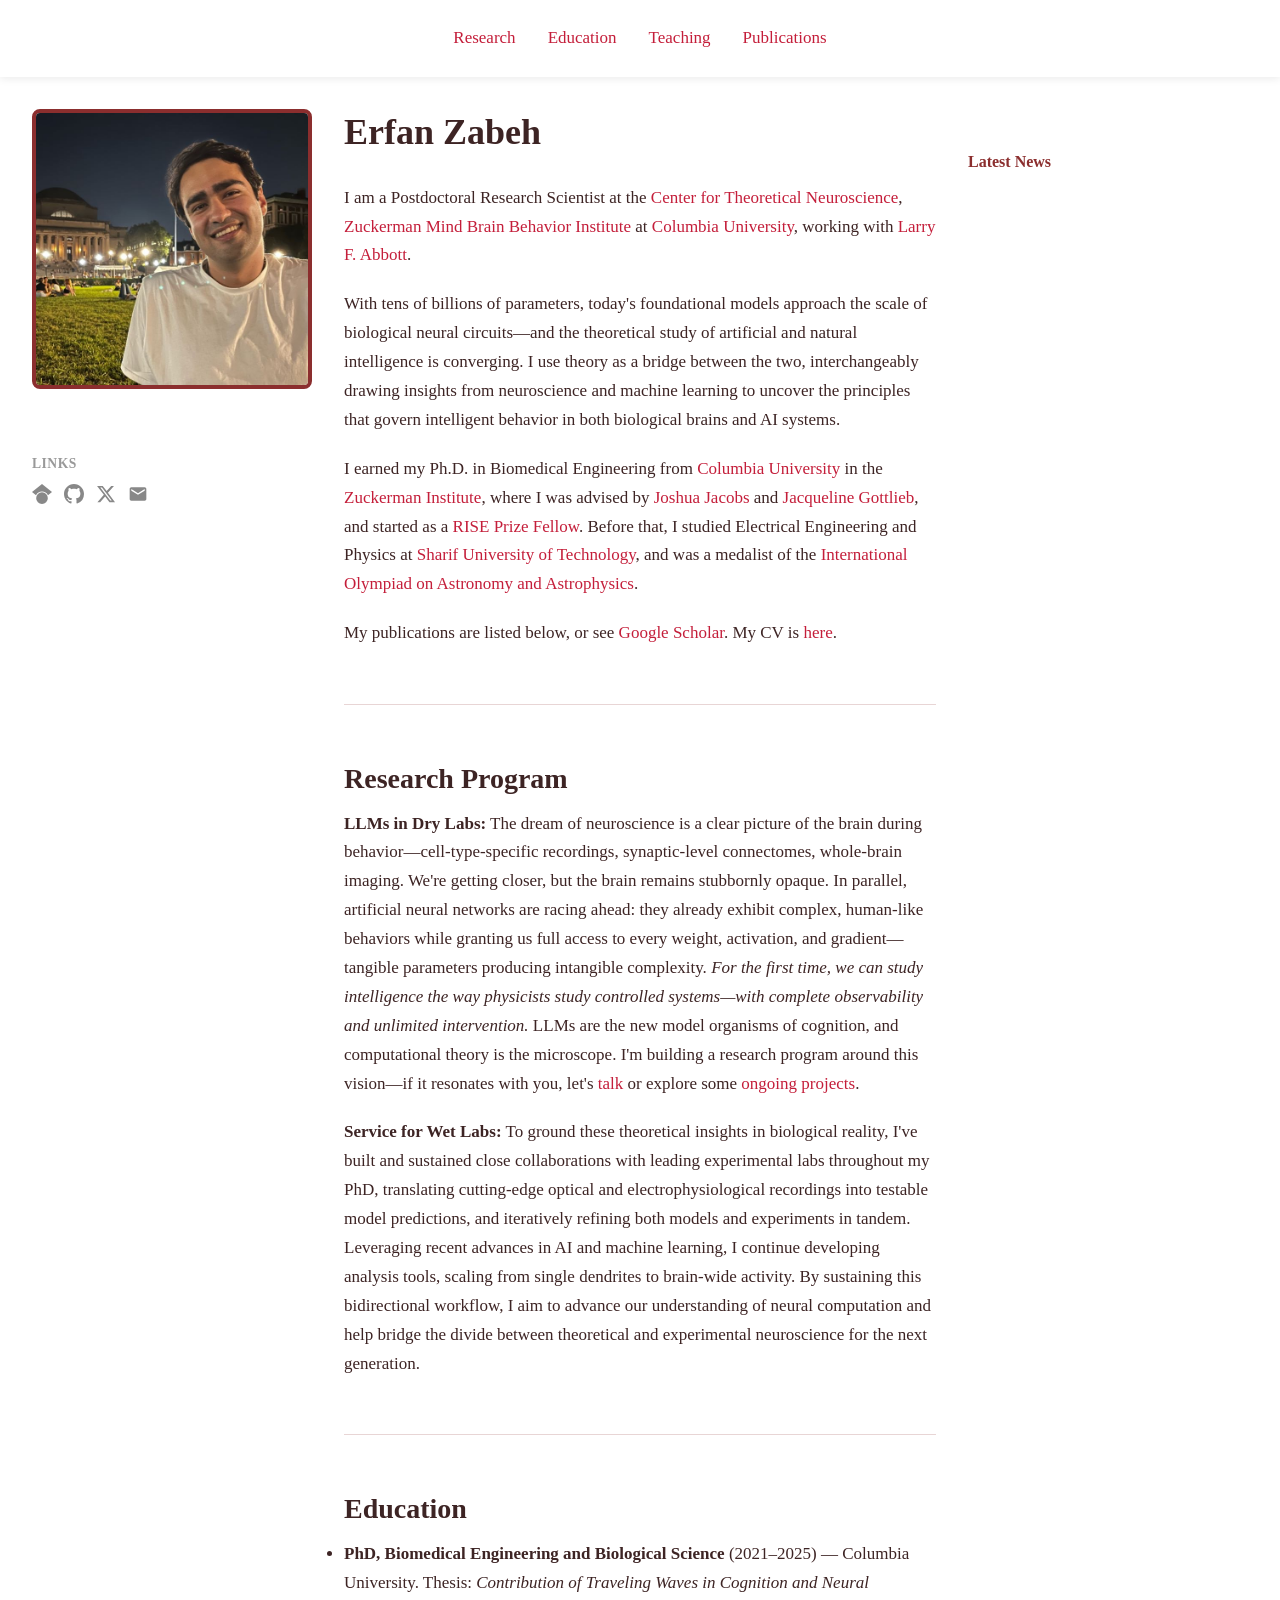
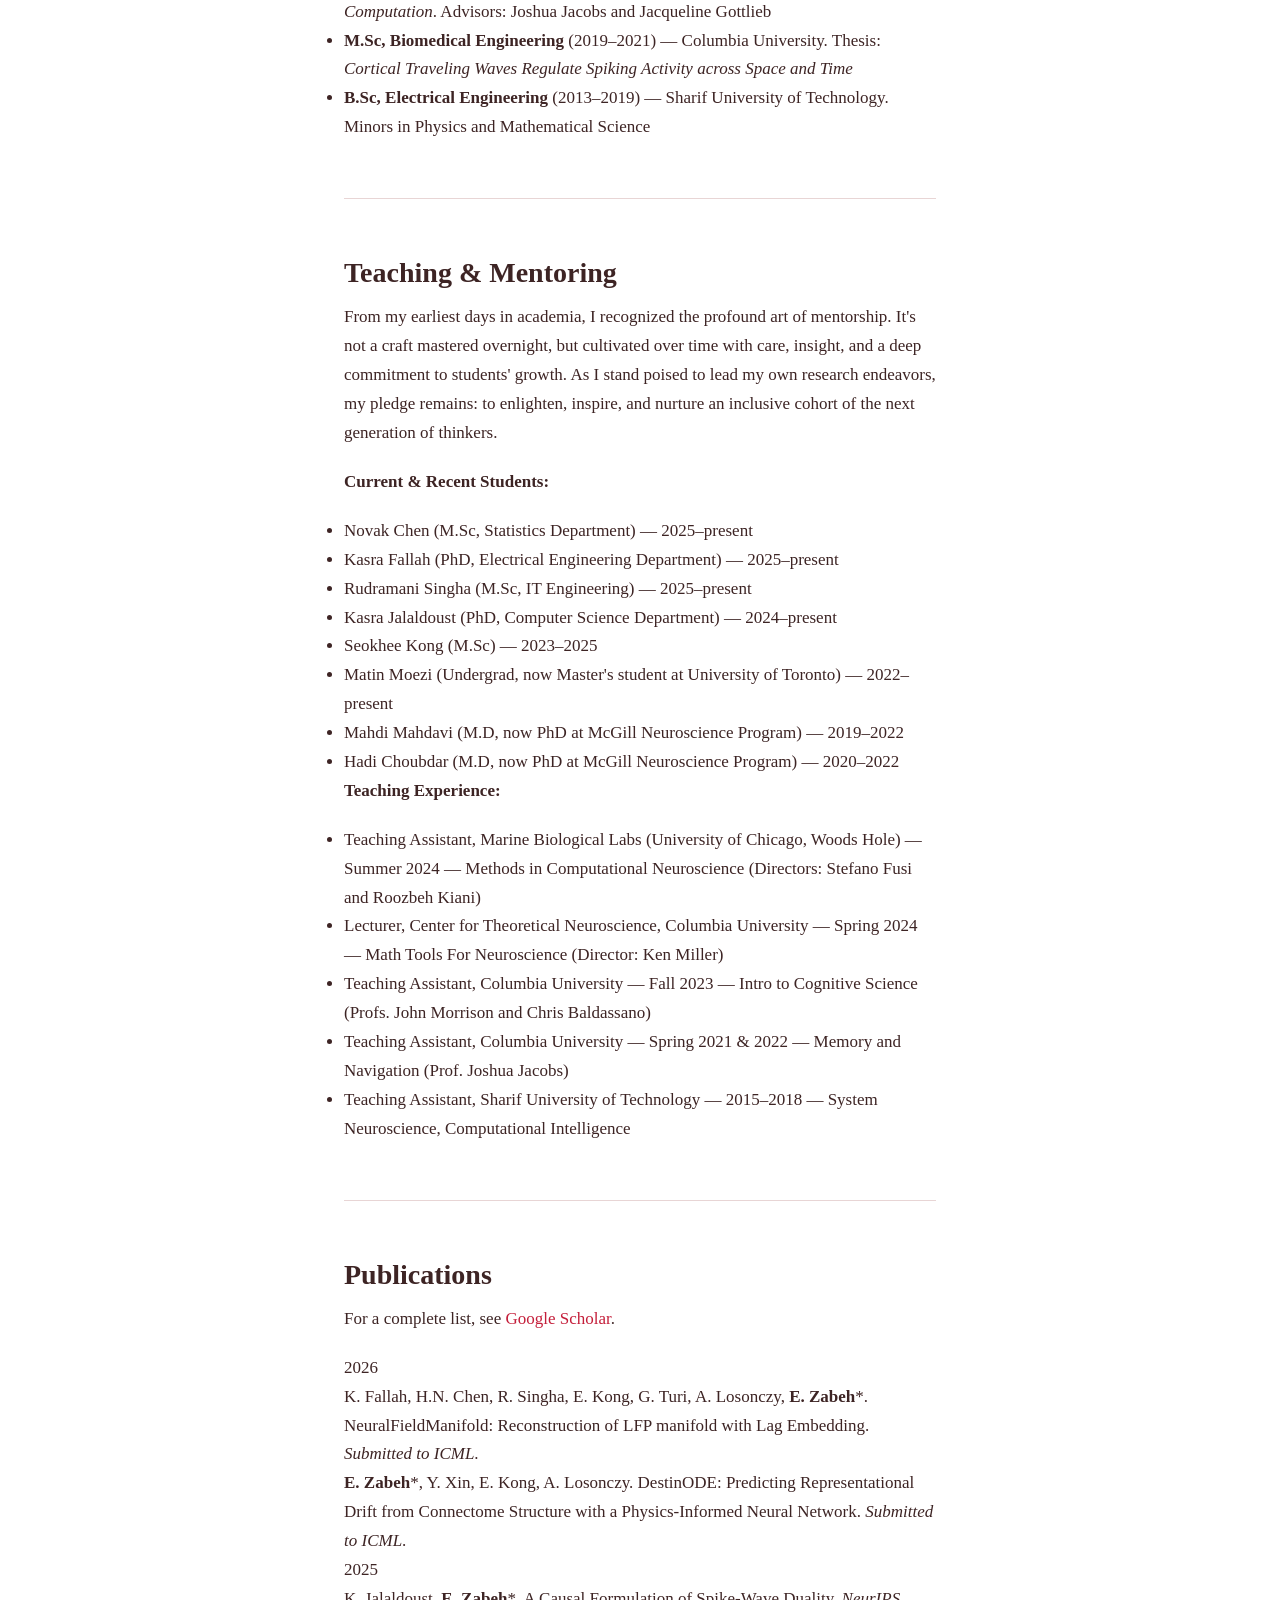
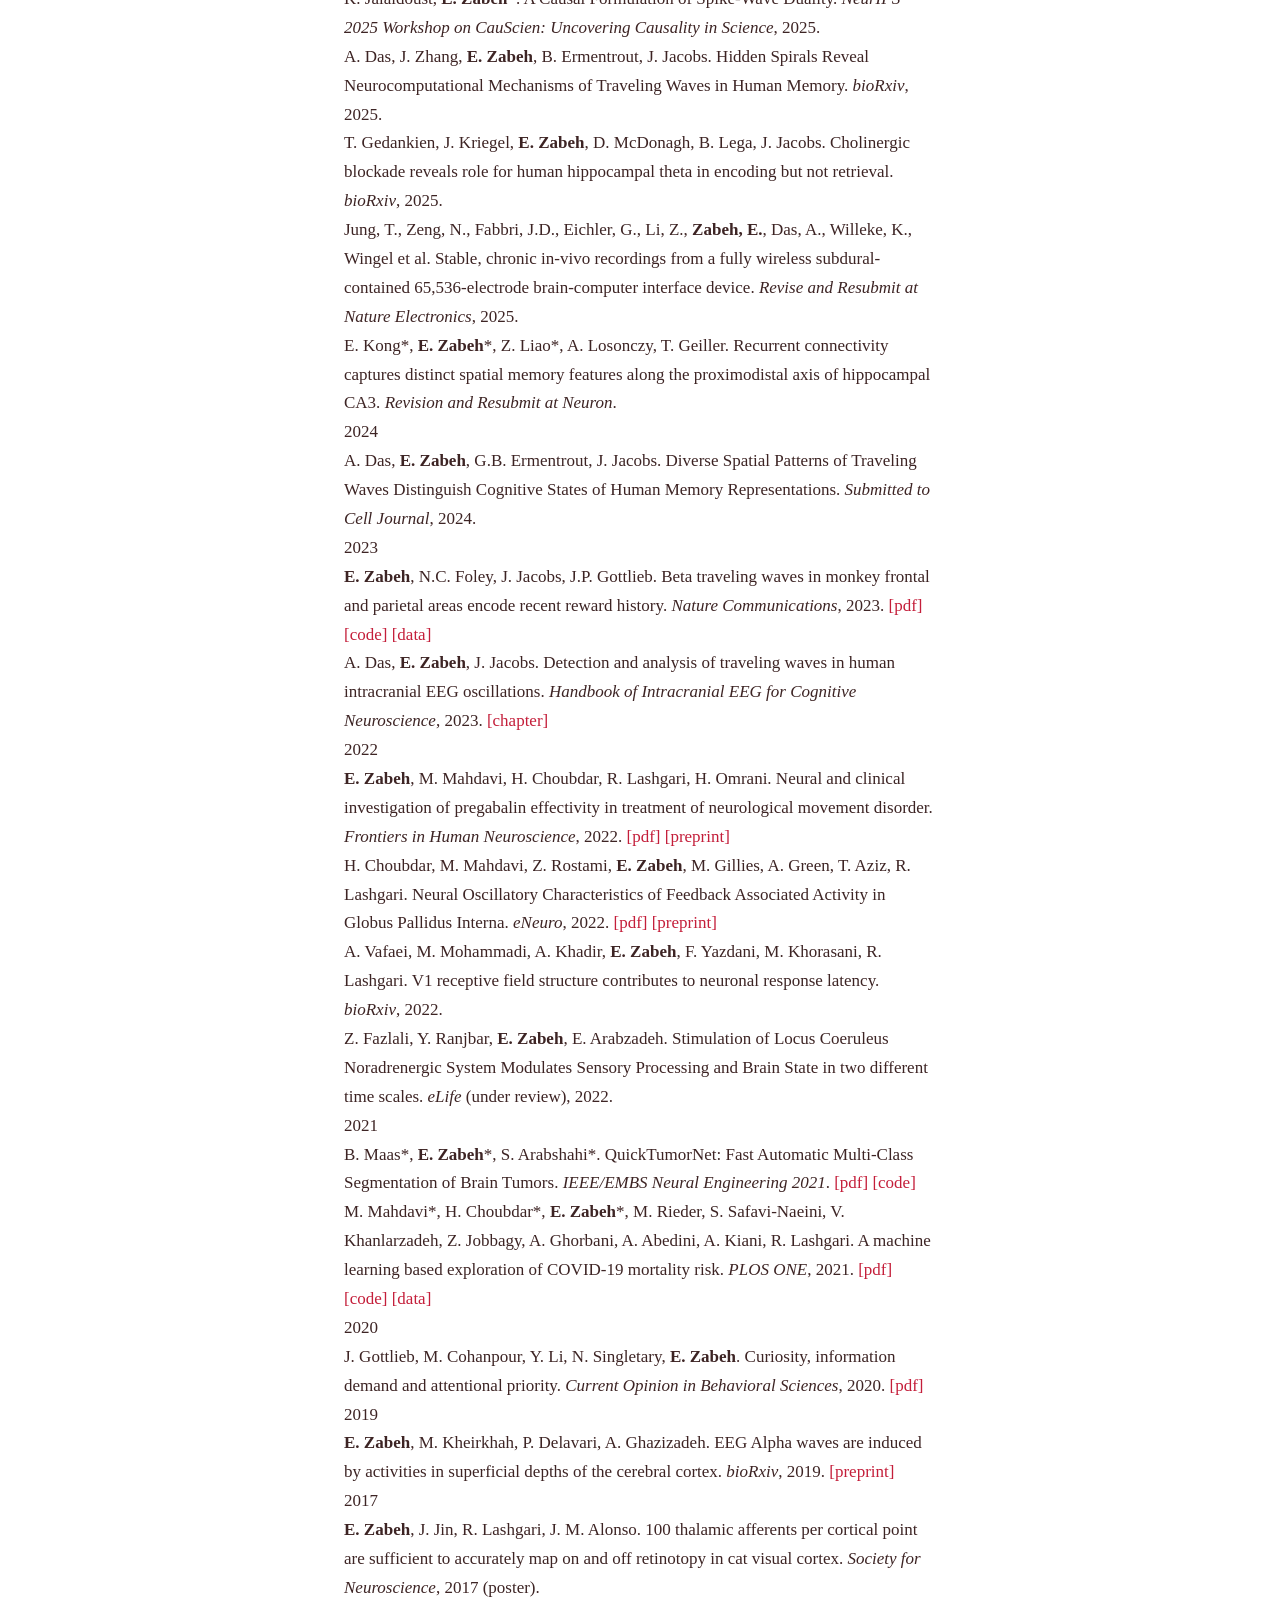
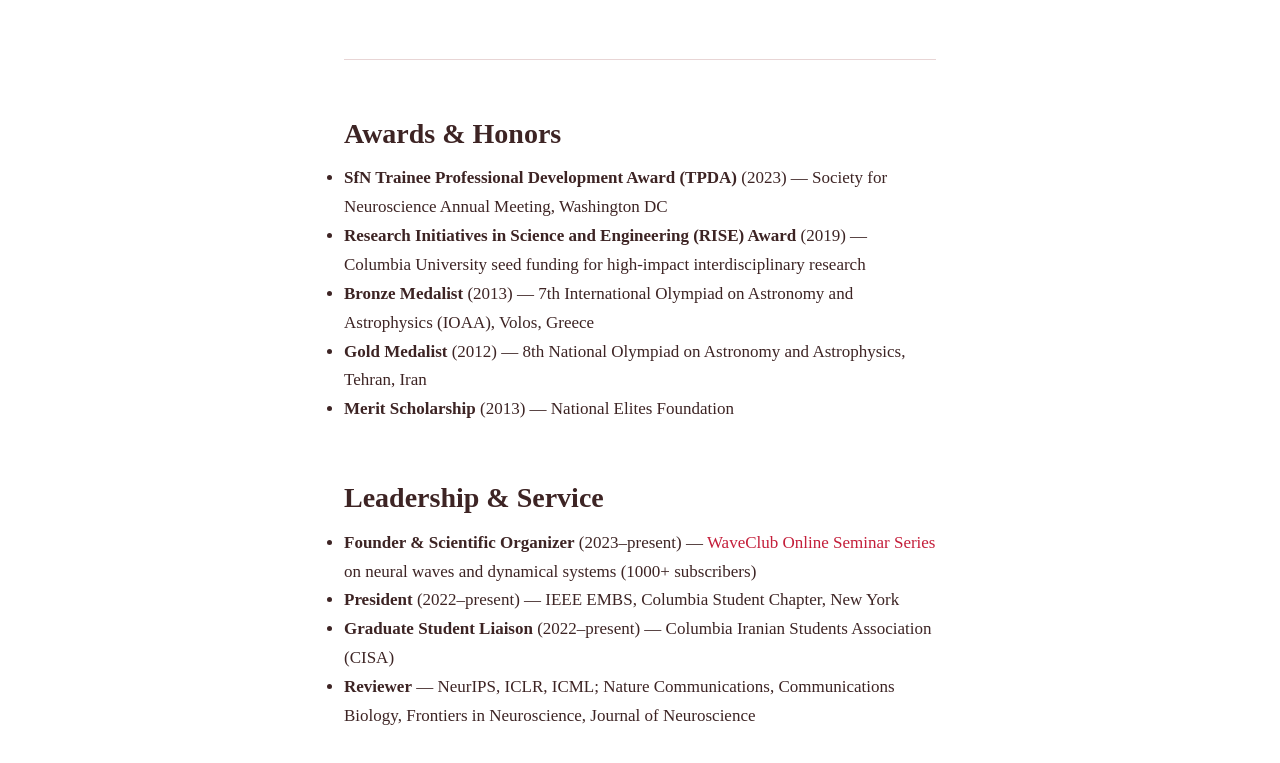
==== index.html @ a2e0d540 "Fix publication years: first two papers are 2026" ====
<!DOCTYPE html>
<html lang="en">
<head>
  <meta charset="utf-8">
  <meta name="viewport" content="width=device-width, initial-scale=1">
  <title>Erfan Zabeh — Researcher & Educator</title>
  <link rel="stylesheet" href="src/assets/css/style.css?v=20260208">
</head>
<body>

<header>
  <nav>
    <div class="nav-start"></div>
    <div class="nav-center">
      <a href="#research-section">Research</a>
      <a href="#education-section">Education</a>
      <a href="#teaching-section">Teaching</a>
      <a href="#publications-section">Publications</a>
    </div>
    <div class="nav-end"></div>
  </nav>
</header>

<div class="container" style="display: flex; max-width: 1400px; margin: 0 auto; padding: 2rem; gap: 2rem;">
  <!-- Left Sidebar: Profile Photo & Quick Links -->
  <div class="left-sidebar" style="width: 280px; flex-shrink: 0;">
    <img src="src/assets/img/profile.jpg" alt="Erfan Zabeh" class="profile-photo" style="width: 100%; border-radius: 8px; border: 4px solid #8B2E2E; margin-bottom: 1.5rem;" />
    
    <!-- Quick Links -->
    <div class="sidebar-section" style="margin-bottom: 1.5rem;">
      <h3 style="font-size: 0.85rem; margin-bottom: 0.5rem; color: #999; text-transform: uppercase; letter-spacing: 0.5px;">Links</h3>
      <div style="display: flex; gap: 0.75rem;">
        <a href="https://scholar.google.com/citations?user=OVjmBhcAAAAJ" target="_blank" title="Google Scholar" style="color: #888; font-size: 1.25rem; transition: color 0.2s;">
          <svg width="20" height="20" viewBox="0 0 24 24" fill="currentColor"><path d="M12 24a7 7 0 1 1 0-14 7 7 0 0 1 0 14zm0-24L0 9.5l4.838 3.94A8 8 0 0 1 12 9a8 8 0 0 1 7.162 4.44L24 9.5z"/></svg>
        </a>
        <a href="https://github.com/erfanzabeh" target="_blank" title="GitHub" style="color: #888; font-size: 1.25rem; transition: color 0.2s;">
          <svg width="20" height="20" viewBox="0 0 24 24" fill="currentColor"><path d="M12 0C5.37 0 0 5.37 0 12c0 5.31 3.435 9.795 8.205 11.385.6.105.825-.255.825-.57 0-.285-.015-1.23-.015-2.235-3.015.555-3.795-.735-4.035-1.41-.135-.345-.72-1.41-1.23-1.695-.42-.225-1.02-.78-.015-.795.945-.015 1.62.87 1.845 1.23 1.08 1.815 2.805 1.305 3.495.99.105-.78.42-1.305.765-1.605-2.67-.3-5.46-1.335-5.46-5.925 0-1.305.465-2.385 1.23-3.225-.12-.3-.54-1.53.12-3.18 0 0 1.005-.315 3.3 1.23.96-.27 1.98-.405 3-.405s2.04.135 3 .405c2.295-1.56 3.3-1.23 3.3-1.23.66 1.65.24 2.88.12 3.18.765.84 1.23 1.905 1.23 3.225 0 4.605-2.805 5.625-5.475 5.925.435.375.81 1.095.81 2.22 0 1.605-.015 2.895-.015 3.3 0 .315.225.69.825.57A12.02 12.02 0 0 0 24 12c0-6.63-5.37-12-12-12z"/></svg>
        </a>
        <a href="https://twitter.com/ZabehErfan" target="_blank" title="Twitter / X" style="color: #888; font-size: 1.25rem; transition: color 0.2s;">
          <svg width="20" height="20" viewBox="0 0 24 24" fill="currentColor"><path d="M18.244 2.25h3.308l-7.227 8.26 8.502 11.24H16.17l-5.214-6.817L4.99 21.75H1.68l7.73-8.835L1.254 2.25H8.08l4.713 6.231zm-1.161 17.52h1.833L7.084 4.126H5.117z"/></svg>
        </a>
        <a href="mailto:ez2290@columbia.edu" title="Email" style="color: #888; font-size: 1.25rem; transition: color 0.2s;">
          <svg width="20" height="20" viewBox="0 0 24 24" fill="currentColor"><path d="M20 4H4c-1.1 0-2 .9-2 2v12c0 1.1.9 2 2 2h16c1.1 0 2-.9 2-2V6c0-1.1-.9-2-2-2zm0 4l-8 5-8-5V6l8 5 8-5v2z"/></svg>
        </a>
      </div>
    </div>
    
    <!-- Collaborators (commented out for now)
    <div class="sidebar-section">
      <h3 style="font-size: 1rem; margin-bottom: 0.75rem; color: #8B2E2E;">Collaborators</h3>
      <div style="display: flex; flex-direction: column; gap: 0.4rem; font-size: 0.85rem;">
        <a href="https://neurotheory.columbia.edu/" target="_blank" style="color: #333; text-decoration: none;">Larry Abbott</a>
        <a href="https://www.losonczylab.org/" target="_blank" style="color: #333; text-decoration: none;">Attila Losonczy</a>
        <a href="https://www.columbiamemorylab.com/" target="_blank" style="color: #333; text-decoration: none;">Joshua Jacobs</a>
        <a href="https://www.cognition.psych.columbia.edu/" target="_blank" style="color: #333; text-decoration: none;">Jacqueline Gottlieb</a>
        <a href="https://www.math.pitt.edu/~bard/" target="_blank" style="color: #333; text-decoration: none;">Bard Ermentrout</a>
      </div>
    </div>
    -->
  </div>

  <!-- Main Content -->
  <div class="main-content" style="flex: 1; min-width: 0;">

<div class="intro">
  <h1 class="intro-name">Erfan Zabeh</h1>
  <p>
    I am a Postdoctoral Research Scientist at the <a href="https://ctn.zuckermaninstitute.columbia.edu/">Center for Theoretical Neuroscience</a>, <a href="https://zuckermaninstitute.columbia.edu/">Zuckerman Mind Brain Behavior Institute</a> at <a href="https://www.columbia.edu/">Columbia University</a>, working with <a href="https://neurotheory.columbia.edu/">Larry F. Abbott</a>.
  </p>
  <p>
    With tens of billions of parameters, today's foundational models approach the scale of biological neural circuits—and the theoretical study of artificial and natural intelligence is converging. I use theory as a bridge between the two, interchangeably drawing insights from neuroscience and machine learning to uncover the principles that govern intelligent behavior in both biological brains and AI systems.
  </p>
  <p>
    I earned my Ph.D. in Biomedical Engineering from <a href="https://www.columbia.edu/">Columbia University</a> in the <a href="https://zuckermaninstitute.columbia.edu/">Zuckerman Institute</a>, where I was advised by <a href="https://www.columbiamemorylab.com/">Joshua Jacobs</a> and <a href="https://www.cognition.psych.columbia.edu/">Jacqueline Gottlieb</a>, and started as a <a href="https://engineering.columbia.edu/admissions/graduate-studies/application-information/graduate-school-fellowships-and-grants">RISE Prize Fellow</a>. Before that, I studied Electrical Engineering and Physics at <a href="https://en.sharif.edu/">Sharif University of Technology</a>, and was a medalist of the <a href="https://www.ioaa.info/">International Olympiad on Astronomy and Astrophysics</a>.
  </p>
  <p>
    My publications are listed below, or see <a href="https://scholar.google.com/citations?user=OVjmBhcAAAAJ">Google Scholar</a>. My CV is <a href="https://drive.google.com/file/d/1Znog8tYQTcdQrCvwORESpzEBkDOjfLiQ/view">here</a>.
  </p>
</div>

<hr>

<h2 id="research-section">Research Program</h2>

<p><strong>LLMs in Dry Labs:</strong> The dream of neuroscience is a clear picture of the brain during behavior—cell-type-specific recordings, synaptic-level connectomes, whole-brain imaging. We're getting closer, but the brain remains stubbornly opaque. In parallel, artificial neural networks are racing ahead: they already exhibit complex, human-like behaviors while granting us full access to every weight, activation, and gradient—tangible parameters producing intangible complexity. <em>For the first time, we can study intelligence the way physicists study controlled systems—with complete observability and unlimited intervention.</em> LLMs are the new model organisms of cognition, and computational theory is the microscope. I'm building a research program around this vision—if it resonates with you, let's <a href="mailto:ez2290@columbia.edu">talk</a> or explore some <a href="#publications-section">ongoing projects</a>.</p>

<p><strong>Service for Wet Labs:</strong> To ground these theoretical insights in biological reality, I've built and sustained close collaborations with leading experimental labs throughout my PhD, translating cutting-edge optical and electrophysiological recordings into testable model predictions, and iteratively refining both models and experiments in tandem. Leveraging recent advances in AI and machine learning, I continue developing analysis tools, scaling from single dendrites to brain-wide activity. By sustaining this bidirectional workflow, I aim to advance our understanding of neural computation and help bridge the divide between theoretical and experimental neuroscience for the next generation.
</p>

<hr>

<h2 id="education-section">Education</h2>
<ul>
  <li><strong>PhD, Biomedical Engineering and Biological Science</strong> (2021–2025) — Columbia University. Thesis: <em>Contribution of Traveling Waves in Cognition and Neural Computation</em>. Advisors: Joshua Jacobs and Jacqueline Gottlieb</li>
  <li><strong>M.Sc, Biomedical Engineering</strong> (2019–2021) — Columbia University. Thesis: <em>Cortical Traveling Waves Regulate Spiking Activity across Space and Time</em></li>
  <li><strong>B.Sc, Electrical Engineering</strong> (2013–2019) — Sharif University of Technology. Minors in Physics and Mathematical Science</li>
</ul>

<hr>

<h2 id="teaching-section">Teaching & Mentoring</h2>
<p>
From my earliest days in academia, I recognized the profound art of mentorship. It's not a craft mastered overnight, but cultivated over time with care, insight, and a deep commitment to students' growth. As I stand poised to lead my own research endeavors, my pledge remains: to enlighten, inspire, and nurture an inclusive cohort of the next generation of thinkers.
</p>
<p><strong>Current & Recent Students:</strong></p>
<ul>
  <li>Novak Chen (M.Sc, Statistics Department) — 2025–present</li>
  <li>Kasra Fallah (PhD, Electrical Engineering Department) — 2025–present</li>
  <li>Rudramani Singha (M.Sc, IT Engineering) — 2025–present</li>
  <li>Kasra Jalaldoust (PhD, Computer Science Department) — 2024–present</li>
  <li>Seokhee Kong (M.Sc) — 2023–2025</li>
  <li>Matin Moezi (Undergrad, now Master's student at University of Toronto) — 2022–present</li>
  <li>Mahdi Mahdavi (M.D, now PhD at McGill Neuroscience Program) — 2019–2022</li>
  <li>Hadi Choubdar (M.D, now PhD at McGill Neuroscience Program) — 2020–2022</li>
</ul>
<p><strong>Teaching Experience:</strong></p>
<ul>
  <li>Teaching Assistant, Marine Biological Labs (University of Chicago, Woods Hole) — Summer 2024 — Methods in Computational Neuroscience (Directors: Stefano Fusi and Roozbeh Kiani)</li>
  <li>Lecturer, Center for Theoretical Neuroscience, Columbia University — Spring 2024 — Math Tools For Neuroscience (Director: Ken Miller)</li>
  <li>Teaching Assistant, Columbia University — Fall 2023 — Intro to Cognitive Science (Profs. John Morrison and Chris Baldassano)</li>
  <li>Teaching Assistant, Columbia University — Spring 2021 & 2022 — Memory and Navigation (Prof. Joshua Jacobs)</li>
  <li>Teaching Assistant, Sharif University of Technology — 2015–2018 — System Neuroscience, Computational Intelligence</li>
</ul>

<hr>

<h2 id="publications-section">Publications</h2>
<p>
For a complete list, see <a href="https://scholar.google.com/citations?user=OVjmBhcAAAAJ" target="_blank">Google Scholar</a>.
</p>

<div class="pub-year">2026</div>
<div class="pub-item">
  K. Fallah, H.N. Chen, R. Singha, E. Kong, G. Turi, A. Losonczy, <strong>E. Zabeh</strong>*. NeuralFieldManifold: Reconstruction of LFP manifold with Lag Embedding. <em>Submitted to ICML</em>.
</div>

<div class="pub-item">
  <strong>E. Zabeh</strong>*, Y. Xin, E. Kong, A. Losonczy. DestinODE: Predicting Representational Drift from Connectome Structure with a Physics-Informed Neural Network. <em>Submitted to ICML</em>.
</div>

<div class="pub-year">2025</div>
<div class="pub-item">
  K. Jalaldoust, <strong>E. Zabeh</strong>*. A Causal Formulation of Spike-Wave Duality. <em>NeurIPS 2025 Workshop on CauScien: Uncovering Causality in Science</em>, 2025.
</div>

<div class="pub-item">
  A. Das, J. Zhang, <strong>E. Zabeh</strong>, B. Ermentrout, J. Jacobs. Hidden Spirals Reveal Neurocomputational Mechanisms of Traveling Waves in Human Memory. <em>bioRxiv</em>, 2025.
</div>

<div class="pub-item">
  T. Gedankien, J. Kriegel, <strong>E. Zabeh</strong>, D. McDonagh, B. Lega, J. Jacobs. Cholinergic blockade reveals role for human hippocampal theta in encoding but not retrieval. <em>bioRxiv</em>, 2025.
</div>

<div class="pub-item">
  Jung, T., Zeng, N., Fabbri, J.D., Eichler, G., Li, Z., <strong>Zabeh, E.</strong>, Das, A., Willeke, K., Wingel et al. Stable, chronic in-vivo recordings from a fully wireless subdural-contained 65,536-electrode brain-computer interface device. <em>Revise and Resubmit at Nature Electronics</em>, 2025.
</div>

<div class="pub-item">
  E. Kong*, <strong>E. Zabeh</strong>*, Z. Liao*, A. Losonczy, T. Geiller. Recurrent connectivity captures distinct spatial memory features along the proximodistal axis of hippocampal CA3. <em>Revision and Resubmit at Neuron</em>.
</div>

<div class="pub-year">2024</div>
<div class="pub-item">
  A. Das, <strong>E. Zabeh</strong>, G.B. Ermentrout, J. Jacobs. Diverse Spatial Patterns of Traveling Waves Distinguish Cognitive States of Human Memory Representations. <em>Submitted to Cell Journal</em>, 2024.
</div>

<div class="pub-year">2023</div>
<div class="pub-item">
  <strong>E. Zabeh</strong>, N.C. Foley, J. Jacobs, J.P. Gottlieb. Beta traveling waves in monkey frontal and parietal areas encode recent reward history. <em>Nature Communications</em>, 2023.
  <span class="pub-links">
    <a href="#">[pdf]</a> <a href="#">[code]</a> <a href="#">[data]</a>
  </span>
</div>

<div class="pub-item">
  A. Das, <strong>E. Zabeh</strong>, J. Jacobs. Detection and analysis of traveling waves in human intracranial EEG oscillations. <em>Handbook of Intracranial EEG for Cognitive Neuroscience</em>, 2023.
  <span class="pub-links">
    <a href="#">[chapter]</a>
  </span>
</div>

<div class="pub-year">2022</div>
<div class="pub-item">
  <strong>E. Zabeh</strong>, M. Mahdavi, H. Choubdar, R. Lashgari, H. Omrani. Neural and clinical investigation of pregabalin effectivity in treatment of neurological movement disorder. <em>Frontiers in Human Neuroscience</em>, 2022.
  <span class="pub-links">
    <a href="#">[pdf]</a> <a href="#">[preprint]</a>
  </span>
</div>

<div class="pub-item">
  H. Choubdar, M. Mahdavi, Z. Rostami, <strong>E. Zabeh</strong>, M. Gillies, A. Green, T. Aziz, R. Lashgari. Neural Oscillatory Characteristics of Feedback Associated Activity in Globus Pallidus Interna. <em>eNeuro</em>, 2022.
  <span class="pub-links">
    <a href="#">[pdf]</a> <a href="#">[preprint]</a>
  </span>
</div>

<div class="pub-item">
  A. Vafaei, M. Mohammadi, A. Khadir, <strong>E. Zabeh</strong>, F. Yazdani, M. Khorasani, R. Lashgari. V1 receptive field structure contributes to neuronal response latency. <em>bioRxiv</em>, 2022.
</div>

<div class="pub-item">
  Z. Fazlali, Y. Ranjbar, <strong>E. Zabeh</strong>, E. Arabzadeh. Stimulation of Locus Coeruleus Noradrenergic System Modulates Sensory Processing and Brain State in two different time scales. <em>eLife</em> (under review), 2022.
</div>

<div class="pub-year">2021</div>
<div class="pub-item">
  B. Maas*, <strong>E. Zabeh</strong>*, S. Arabshahi*. QuickTumorNet: Fast Automatic Multi-Class Segmentation of Brain Tumors. <em>IEEE/EMBS Neural Engineering 2021</em>.
  <span class="pub-links">
    <a href="#">[pdf]</a> <a href="#">[code]</a>
  </span>
</div>

<div class="pub-item">
  M. Mahdavi*, H. Choubdar*, <strong>E. Zabeh</strong>*, M. Rieder, S. Safavi-Naeini, V. Khanlarzadeh, Z. Jobbagy, A. Ghorbani, A. Abedini, A. Kiani, R. Lashgari. A machine learning based exploration of COVID-19 mortality risk. <em>PLOS ONE</em>, 2021.
  <span class="pub-links">
    <a href="#">[pdf]</a> <a href="#">[code]</a> <a href="#">[data]</a>
  </span>
</div>

<div class="pub-year">2020</div>
<div class="pub-item">
  J. Gottlieb, M. Cohanpour, Y. Li, N. Singletary, <strong>E. Zabeh</strong>. Curiosity, information demand and attentional priority. <em>Current Opinion in Behavioral Sciences</em>, 2020.
  <span class="pub-links">
    <a href="#">[pdf]</a>
  </span>
</div>

<div class="pub-year">2019</div>
<div class="pub-item">
  <strong>E. Zabeh</strong>, M. Kheirkhah, P. Delavari, A. Ghazizadeh. EEG Alpha waves are induced by activities in superficial depths of the cerebral cortex. <em>bioRxiv</em>, 2019.
  <span class="pub-links">
    <a href="#">[preprint]</a>
  </span>
</div>

<div class="pub-year">2017</div>
<div class="pub-item">
  <strong>E. Zabeh</strong>, J. Jin, R. Lashgari, J. M. Alonso. 100 thalamic afferents per cortical point are sufficient to accurately map on and off retinotopy in cat visual cortex. <em>Society for Neuroscience</em>, 2017 (poster).
</div>

<hr>

<h2>Awards & Honors</h2>
<ul>
  <li><strong>SfN Trainee Professional Development Award (TPDA)</strong> (2023) — Society for Neuroscience Annual Meeting, Washington DC</li>
  <li><strong>Research Initiatives in Science and Engineering (RISE) Award</strong> (2019) — Columbia University seed funding for high-impact interdisciplinary research</li>
  <li><strong>Bronze Medalist</strong> (2013) — 7th International Olympiad on Astronomy and Astrophysics (IOAA), Volos, Greece</li>
  <li><strong>Gold Medalist</strong> (2012) — 8th National Olympiad on Astronomy and Astrophysics, Tehran, Iran</li>
  <li><strong>Merit Scholarship</strong> (2013) — National Elites Foundation</li>
</ul>

<h2>Leadership & Service</h2>
<ul>
  <li><strong>Founder & Scientific Organizer</strong> (2023–present) — <a href="https://www.youtube.com/channel/UCitgy-X9VqKeeXKtbtU-Arw" target="_blank">WaveClub Online Seminar Series</a> on neural waves and dynamical systems (1000+ subscribers)</li>
  <li><strong>President</strong> (2022–present) — IEEE EMBS, Columbia Student Chapter, New York</li>
  <li><strong>Graduate Student Liaison</strong> (2022–present) — Columbia Iranian Students Association (CISA)</li>
  <li><strong>Reviewer</strong> — NeurIPS, ICLR, ICML; Nature Communications, Communications Biology, Frontiers in Neuroscience, Journal of Neuroscience</li>
</ul>



  </div>

  <!-- Right Sidebar: Twitter Feed (Elfsight) -->
  <div class="right-sidebar" style="width: 280px; flex-shrink: 0;">
    <h3 style="font-size: 1rem; margin-bottom: 0.75rem; color: #8B2E2E;">Latest News</h3>
    <!-- Elfsight Twitter Feed -->
    <script src="https://elfsightcdn.com/platform.js" async></script>
    <div class="elfsight-app-97d7f94f-e408-433f-8b76-6a838ccce3ac" data-elfsight-app-lazy></div>
  </div>

</div>

  <!-- Back to top -->
  <button id="backToTop" aria-label="Back to top">↑</button>

  <script src="src/assets/js/main.js"></script>
</body>
</html>
---- src/assets/css/style.css ----
/* ========================================
   Minimal/Clean Design Framework
   ======================================== */

* {
  margin: 0;
  padding: 0;
  box-sizing: border-box;
}

:root {
  --primary-color: #8B2E2E;
  --secondary-color: #C41E3A;
  --accent-color: #DC143C;
  --light-bg: #F5F1F1;
  --text-dark: #3D2424;
  --text-light: #6B5555;
  --border-color: #E8D5D5;
  --white: #ffffff;
  --spacing-unit: 1rem;
  --transition: all 0.3s ease;
}

/* Typography */
body {
  font-family: Georgia, 'Times New Roman', Times, serif;
  font-size: 17px;
  line-height: 1.7;
  color: var(--text-dark);
  background-color: var(--white);
  overflow-x: hidden;
}

h1, h2, h3, h4, h5, h6 {
  font-family: Georgia, 'Times New Roman', Times, serif;
  font-weight: 600;
  line-height: 1.3;
  margin-bottom: 0.75rem;
  color: var(--text-dark);
}

h1 { font-size: 2.25rem; }
h2 { font-size: 1.75rem; margin-top: 3.5rem; }
h3 { font-size: 1.35rem; margin-top: 2rem; }
h4 { font-size: 1.15rem; }
h5 { font-size: 1.05rem; }
h6 { font-size: 1rem; }

p {
  margin-bottom: 1.25rem;
  color: var(--text-dark);
}

a {
  color: var(--secondary-color);
  text-decoration: none;
  transition: var(--transition);
}

a:hover {
  color: var(--accent-color);
  text-decoration: underline;
}

/* Horizontal Rule */
hr {
  border: none;
  border-top: 1px solid var(--border-color);
  margin: 3.5rem 0;
}

/* Container & Layout */
.container {
  max-width: 1400px;
  margin: 0 auto;
  padding: 3rem 2rem;
  display: flex;
  gap: 3rem;
}

.container-lg {
  max-width: 1400px;
  margin: 0 auto;
  padding: 0 2rem;
}

/* Sidebar Styles */
.left-sidebar {
  width: 250px;
  flex-shrink: 0;
}

.main-content {
  flex: 1;
  min-width: 0;
}

.right-sidebar {
  width: 280px;
  flex-shrink: 0;
  position: sticky;
  top: 120px;
  height: fit-content;
  align-self: flex-start;
}

.profile-photo {
  width: 100%;
  max-width: 280px;
  border-radius: 50%;
  border: 4px solid var(--primary-color);
  margin-bottom: 2rem;
}

/* Intro Section */
.intro-name {
  font-size: 2.25rem;
  font-weight: 600;
  color: var(--text-dark);
  margin-bottom: 1.75rem;
  margin-top: 0;
}

/* Header & Navigation */
header {
  background-color: var(--white);
  box-shadow: 0 2px 8px rgba(0, 0, 0, 0.08);
  position: sticky;
  top: 0;
  z-index: 100;
  padding: 1.5rem 0;
}

nav {
  display: flex;
  justify-content: space-between;
  align-items: center;
  gap: 3rem;
}

.logo {
  font-size: 1.5rem;
  font-weight: 700;
  color: var(--primary-color);
  transition: var(--transition);
}

.logo:hover {
  color: var(--secondary-color);
  text-decoration: none;
}

.nav-menu {
  display: flex;
  list-style: none;
  gap: 2rem;
}

.nav-menu a {
  color: var(--text-dark);
  font-weight: 400;
  font-size: 0.95rem;
  position: relative;
  transition: var(--transition);
}

.nav-menu a:hover,
.nav-menu a.active {
  color: var(--secondary-color);
}

.nav-menu a.active::after {
  content: '';
  position: absolute;
  bottom: -5px;
  left: 0;
  width: 100%;
  height: 2px;
  background-color: var(--secondary-color);
}

/* Hero Section */
.hero {
  padding: 6rem 0;
  text-align: center;
  background: linear-gradient(135deg, #f5f7fa 0%, #c3cfe2 100%);
  min-height: 500px;
  display: flex;
  align-items: center;
  justify-content: center;
}

.hero h1 {
  font-size: 3.5rem;
  margin-bottom: 1rem;
  background: linear-gradient(135deg, var(--primary-color), var(--secondary-color));
  -webkit-background-clip: text;
  -webkit-text-fill-color: transparent;
  background-clip: text;
}

.hero p {
  font-size: 1.25rem;
  color: var(--text-light);
  margin-bottom: 2rem;
  max-width: 600px;
  margin-left: auto;
  margin-right: auto;
}

/* Buttons */
.btn {
  display: inline-block;
  padding: 0.75rem 1.5rem;
  border: 2px solid var(--secondary-color);
  border-radius: 4px;
  color: var(--secondary-color);
  background-color: transparent;
  font-weight: 600;
  cursor: pointer;
  transition: var(--transition);
  text-decoration: none;
  font-size: 1rem;
}

.btn:hover {
  background-color: var(--secondary-color);
  color: var(--white);
  text-decoration: none;
}

.btn-primary {
  background-color: var(--secondary-color);
  color: var(--white);
  border-color: var(--secondary-color);
}

.btn-primary:hover {
  background-color: #2980b9;
  border-color: #2980b9;
}

.btn-accent {
  border-color: var(--accent-color);
  color: var(--accent-color);
}

.btn-accent:hover {
  background-color: var(--accent-color);
  color: var(--white);
  border-color: var(--accent-color);
}

/* Section */
section {
  padding: 3.5rem 0;
  margin-bottom: 1.5rem;
}

section.light {
  background-color: var(--light-bg);
}

section.dark {
  background-color: var(--primary-color);
  color: var(--white);
}

section.dark h2,
section.dark h3,
section.dark h4 {
  color: var(--white);
}

section.dark p {
  color: rgba(255, 255, 255, 0.8);
}

section.dark a {
  color: var(--secondary-color);
}

/* Grid */
.grid {
  display: grid;
  grid-template-columns: repeat(auto-fit, minmax(300px, 1fr));
  gap: 2rem;
  margin-top: 2rem;
}

.grid-3 {
  grid-template-columns: repeat(auto-fit, minmax(300px, 1fr));
}

.grid-2 {
  grid-template-columns: repeat(auto-fit, minmax(400px, 1fr));
}

/* Cards */
.card {
  background-color: var(--white);
  border-radius: 8px;
  border: 1px solid var(--border-color);
  padding: 2rem;
  transition: var(--transition);
  box-shadow: 0 2px 8px rgba(0, 0, 0, 0.05);
}

.card:hover {
  box-shadow: 0 8px 24px rgba(0, 0, 0, 0.12);
  transform: translateY(-4px);
}

.card h3 {
  color: var(--primary-color);
  margin-bottom: 1rem;
}

.card p {
  color: var(--text-light);
}

section.light .card {
  background-color: var(--white);
}

section.dark .card {
  background-color: rgba(255, 255, 255, 0.1);
  border-color: rgba(255, 255, 255, 0.2);
  color: var(--white);
}

section.dark .card h3 {
  color: var(--white);
}

section.dark .card p {
  color: rgba(255, 255, 255, 0.8);
}

/* Footer */
footer {
  background-color: var(--primary-color);
  color: var(--white);
  padding: 3rem 0 1rem;
  margin-top: 4rem;
  border-top: 1px solid var(--border-color);
}

footer p {
  color: rgba(255, 255, 255, 0.8);
  margin-bottom: 0.5rem;
}

footer a {
  color: var(--secondary-color);
}

footer a:hover {
  color: var(--white);
}

.footer-content {
  display: grid;
  grid-template-columns: repeat(auto-fit, minmax(250px, 1fr));
  gap: 2rem;
  margin-bottom: 2rem;
}

.footer-section h4 {
  color: var(--white);
  margin-bottom: 1rem;
}

.footer-section ul {
  list-style: none;
}

.footer-section ul li {
  margin-bottom: 0.5rem;
}

.footer-bottom {
  text-align: center;
  padding-top: 2rem;
  border-top: 1px solid rgba(255, 255, 255, 0.1);
  color: rgba(255, 255, 255, 0.6);
}

/* Responsive */
@media (max-width: 1200px) {
  .container {
    gap: 2rem;
  }
  
  .left-sidebar {
    width: 200px !important;
  }
  
  .right-sidebar {
    width: 220px !important;
  }
}

@media (max-width: 1024px) {
  .container {
    flex-direction: column !important;
    padding: 1.5rem !important;
  }
  
  .left-sidebar {
    width: 100% !important;
    flex-shrink: 1 !important;
    display: flex !important;
    flex-direction: row !important;
    align-items: flex-start !important;
    gap: 1.5rem !important;
    margin-bottom: 1rem;
  }
  
  .left-sidebar .profile-photo {
    width: 120px !important;
    max-width: 120px !important;
    flex-shrink: 0;
  }
  
  .left-sidebar .sidebar-section {
    flex: 1;
  }
  
  .main-content {
    width: 100%;
    order: 2;
  }
  
  .right-sidebar {
    width: 100% !important;
    flex-shrink: 1 !important;
    order: 3;
    margin-top: 2rem;
  }
}

@media (max-width: 768px) {
  .nav-center {
    gap: 0.75rem;
  }
  
  .nav-center a {
    font-size: 0.85rem;
    padding: 0.4rem 0.6rem;
  }

  h1 { font-size: 1.75rem; }
  h2 { font-size: 1.4rem; margin-top: 2.5rem; }
  h3 { font-size: 1.15rem; }

  body {
    font-size: 16px;
  }

  .container {
    padding: 1rem !important;
  }
  
  .left-sidebar {
    flex-direction: column !important;
    align-items: center !important;
    text-align: center;
  }
  
  .left-sidebar .profile-photo {
    width: 150px !important;
    max-width: 150px !important;
  }

  hr {
    margin: 2.5rem 0;
  }
}

@media (max-width: 480px) {
  header nav {
    padding: 0.5rem 1rem;
  }
  
  .nav-center {
    gap: 0.5rem;
  }
  
  .nav-center a {
    font-size: 0.75rem;
    padding: 0.3rem 0.5rem;
  }

  h1 { font-size: 1.5rem; }
  h2 { font-size: 1.25rem; }

  .container {
    padding: 0.75rem !important;
  }
  
  .left-sidebar .profile-photo {
    width: 120px !important;
    max-width: 120px !important;
  }
  
  .pub-item {
    font-size: 0.9rem;
  }
}

/* Utility Classes */
.text-center { text-align: center; }
.text-left { text-align: left; }
.text-right { text-align: right; }

.mt-1 { margin-top: var(--spacing-unit); }
.mt-2 { margin-top: calc(var(--spacing-unit) * 2); }
.mt-3 { margin-top: calc(var(--spacing-unit) * 3); }
.mt-4 { margin-top: calc(var(--spacing-unit) * 4); }

.mb-1 { margin-bottom: var(--spacing-unit); }
.mb-2 { margin-bottom: calc(var(--spacing-unit) * 2); }
.mb-3 { margin-bottom: calc(var(--spacing-unit) * 3); }
.mb-4 { margin-bottom: calc(var(--spacing-unit) * 4); }

.py-1 { padding-top: var(--spacing-unit); padding-bottom: var(--spacing-unit); }
.py-2 { padding-top: calc(var(--spacing-unit) * 2); padding-bottom: calc(var(--spacing-unit) * 2); }
.py-3 { padding-top: calc(var(--spacing-unit) * 3); padding-bottom: calc(var(--spacing-unit) * 3); }
.py-4 { padding-top: calc(var(--spacing-unit) * 4); padding-bottom: calc(var(--spacing-unit) * 4); }

.hidden { display: none; }
.visible { display: block; }

/* Scrollbar Styling */
::-webkit-scrollbar {
  width: 8px;
  height: 8px;
}

::-webkit-scrollbar-track {
  background: var(--light-bg);
}

::-webkit-scrollbar-thumb {
  background: var(--text-light);
  border-radius: 4px;
}

::-webkit-scrollbar-thumb:hover {
  background: var(--text-dark);
}

/* Feed styles */
.feed-list { display: flex; flex-direction: column; gap: 0.4rem; }
.feed-item { padding: 0.9rem 1rem; border-bottom: 1px solid var(--border-color); background: var(--white); }
.feed-item:hover { background: var(--light-bg); }
.feed-title { display: block; color: var(--primary-color); font-weight: 600; margin-bottom: 0.25rem; }
.feed-meta { font-size: 12px; color: var(--text-light); margin-bottom: 0.4rem; }
.feed-desc { font-size: 13px; color: var(--text-light); }

.twitter-feed-container, .scholar-feed { border: 1px solid var(--border-color); border-radius: 8px; overflow: hidden; box-shadow: 0 2px 8px rgba(0,0,0,0.04); background: var(--white); }
.twitter-feed-container h3, .scholar-feed h3 { margin: 0; padding: 1rem; background: linear-gradient(135deg, var(--primary-color), var(--secondary-color)); color: white; font-size: 0.95rem; }
.feed-placeholder { padding: 1rem; color: var(--text-light); }

/* Back-to-top button */
#backToTop {
  display: none;
  position: fixed;
  bottom: 2rem;
  right: 2rem;
  width: 44px;
  height: 44px;
  background: var(--primary-color);
  color: white;
  border: none;
  border-radius: 50%;
  cursor: pointer;
  font-size: 20px;
  z-index: 1200;
  align-items: center;
  justify-content: center;
  box-shadow: 0 6px 18px rgba(139, 46, 46, 0.2);
  transition: transform 0.18s ease, opacity 0.18s ease;
}

#backToTop.show { display: flex; opacity: 1; transform: translateY(0); }
#backToTop:hover { transform: translateY(-4px); }

/* Nav helper classes (replace inline styles) */
.nav-start { width: 60px; }
.nav-center { flex: 1; display: flex; gap: 2rem; justify-content: center; }
.nav-end { width: 60px; }

/* Sidebar Quick Links */
.sidebar-section a:hover {
  background: #f0f0f0 !important;
}

.sidebar-section div[style*="border-left"]:hover {
  border-left-color: var(--secondary-color) !important;
  background: #f5f0f0 !important;
}

/* Minimal icon links hover */
.sidebar-section a[title]:hover {
  color: #333 !important;
  background: transparent !important;
}
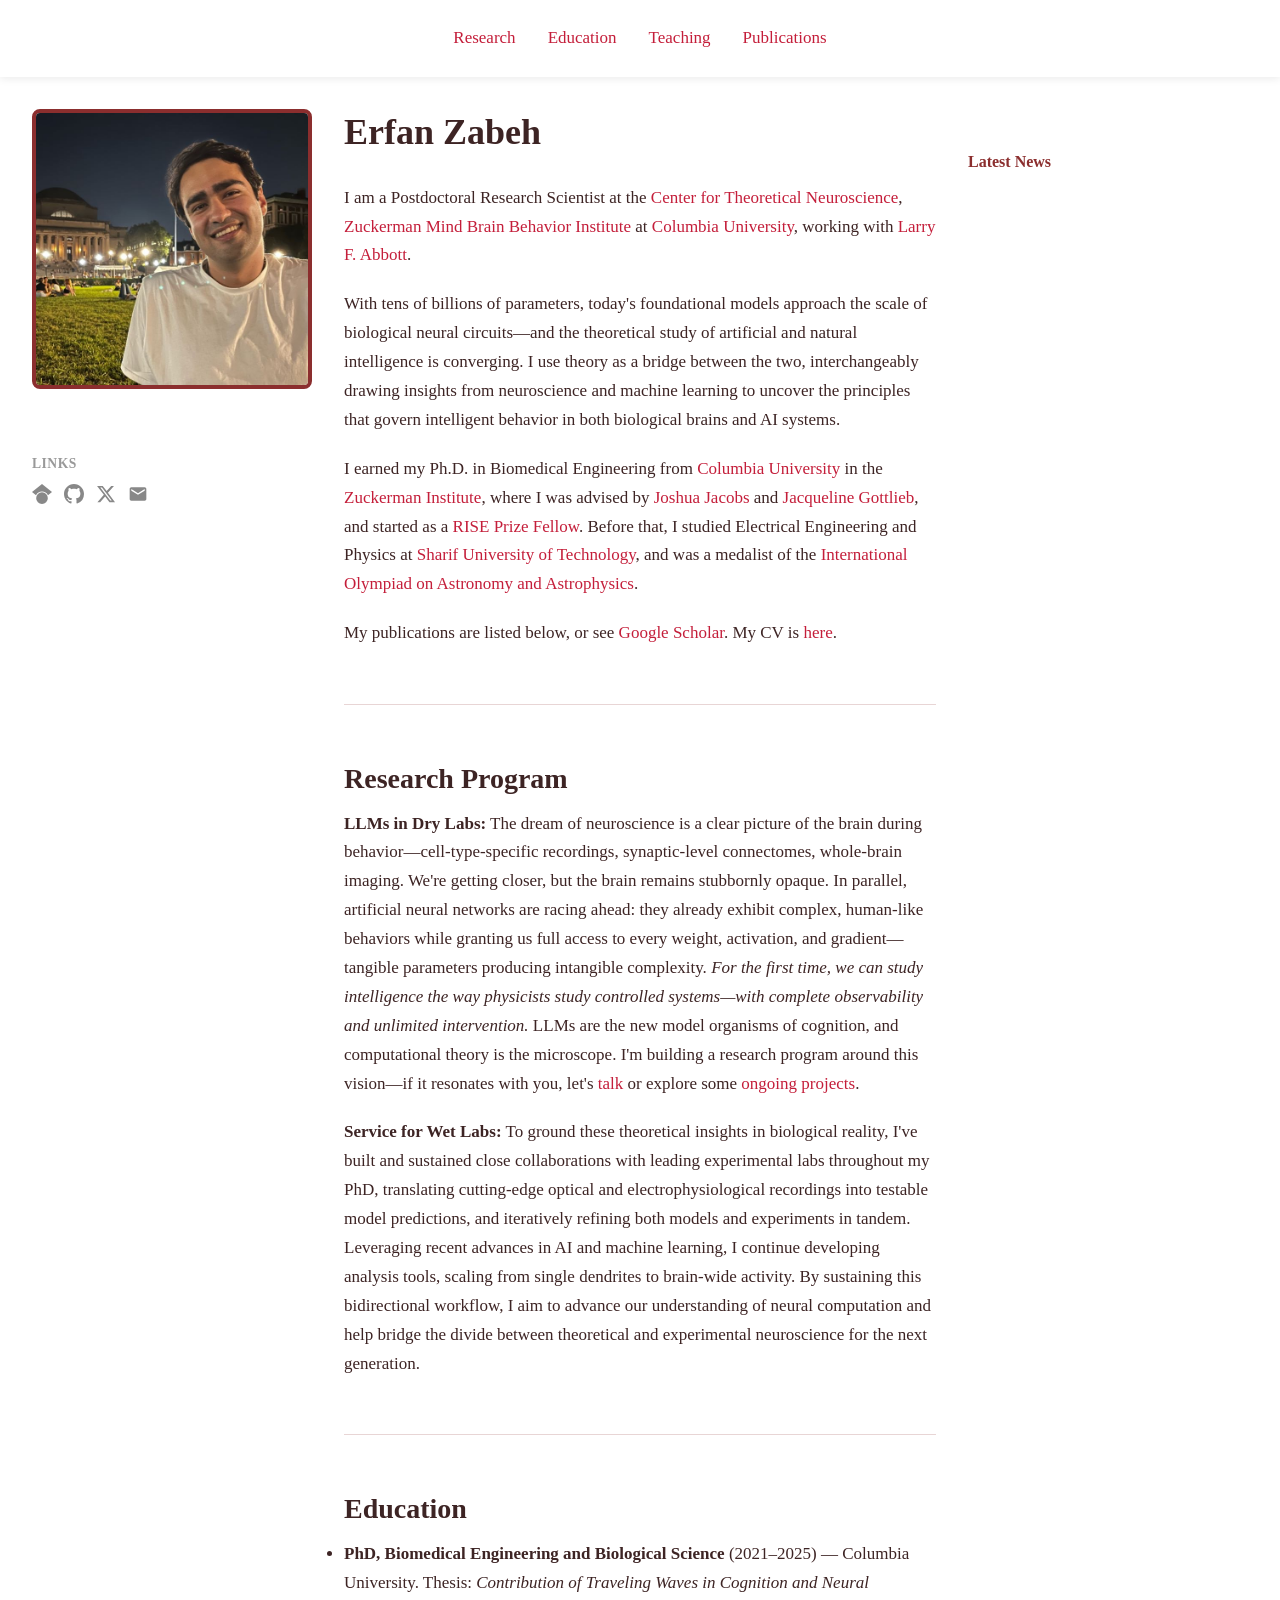
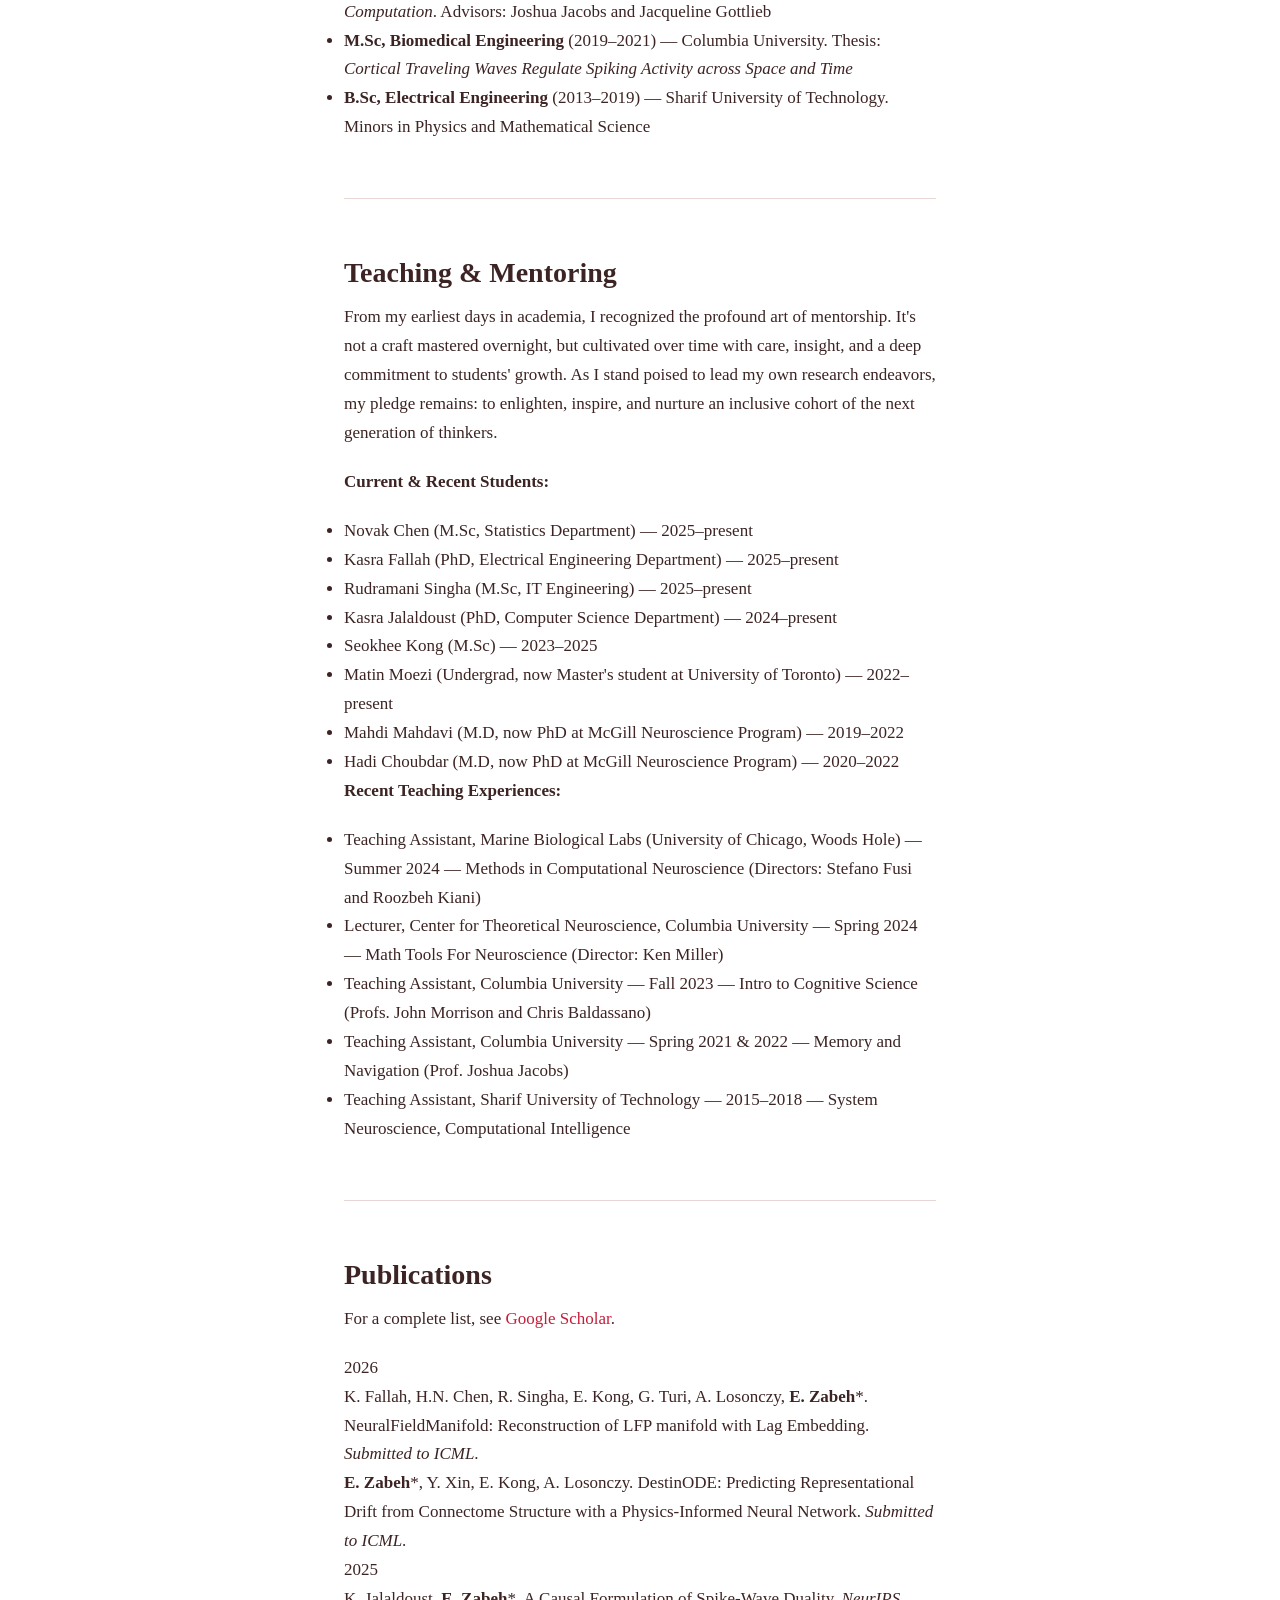
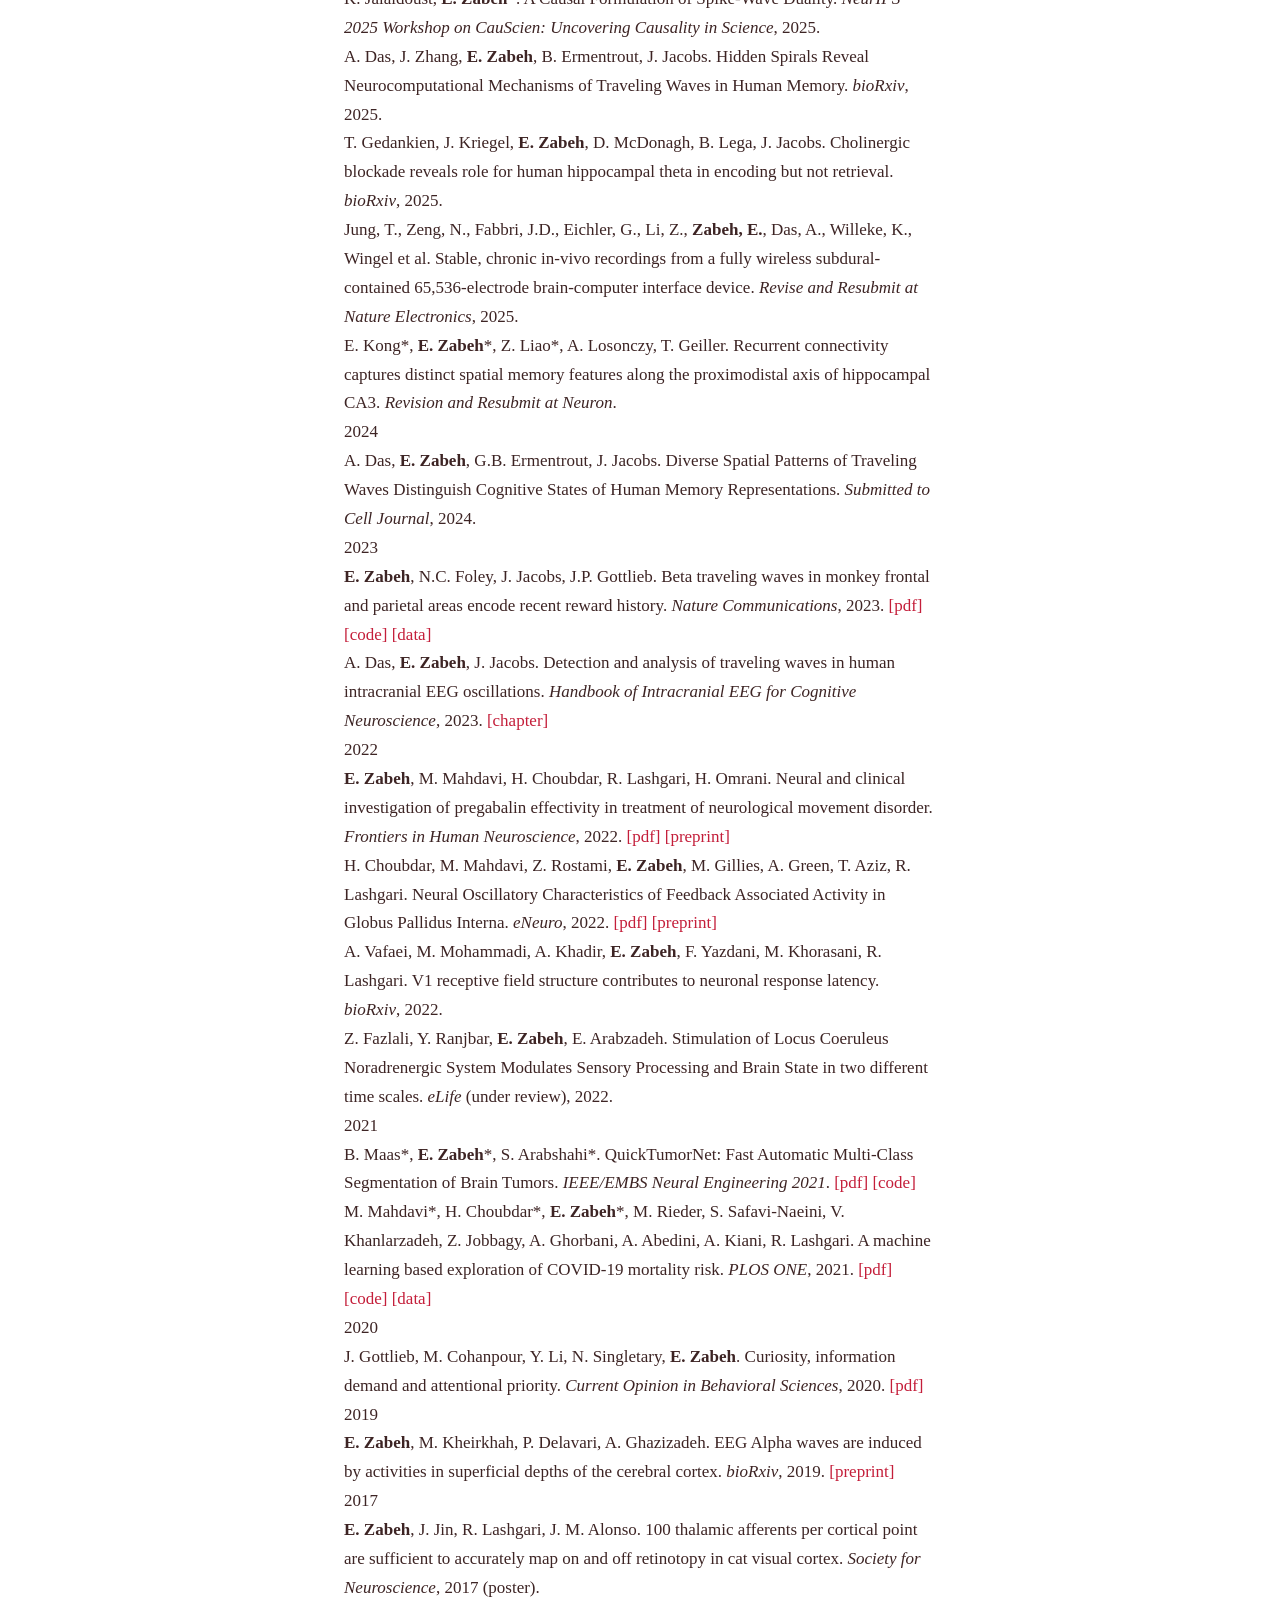
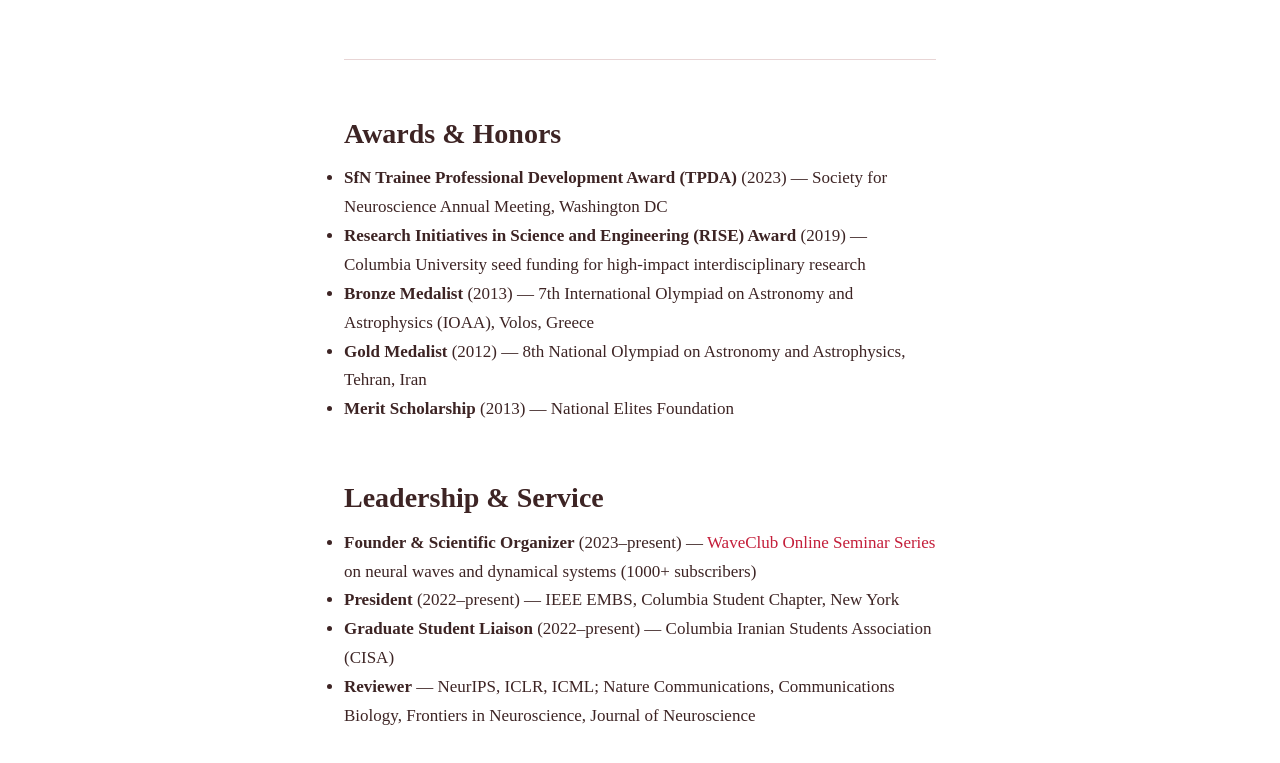
==== commit 2f4d85b6: "Add space and rename to Recent Teaching Experiences" ====
--- a/index.html
+++ b/index.html
@@ -113,7 +113,8 @@
   <li>Mahdi Mahdavi (M.D, now PhD at McGill Neuroscience Program) — 2019–2022</li>
   <li>Hadi Choubdar (M.D, now PhD at McGill Neuroscience Program) — 2020–2022</li>
 </ul>
-<p><strong>Teaching Experience:</strong></p>
+
+<p><strong>Recent Teaching Experiences:</strong></p>
 <ul>
   <li>Teaching Assistant, Marine Biological Labs (University of Chicago, Woods Hole) — Summer 2024 — Methods in Computational Neuroscience (Directors: Stefano Fusi and Roozbeh Kiani)</li>
   <li>Lecturer, Center for Theoretical Neuroscience, Columbia University — Spring 2024 — Math Tools For Neuroscience (Director: Ken Miller)</li>
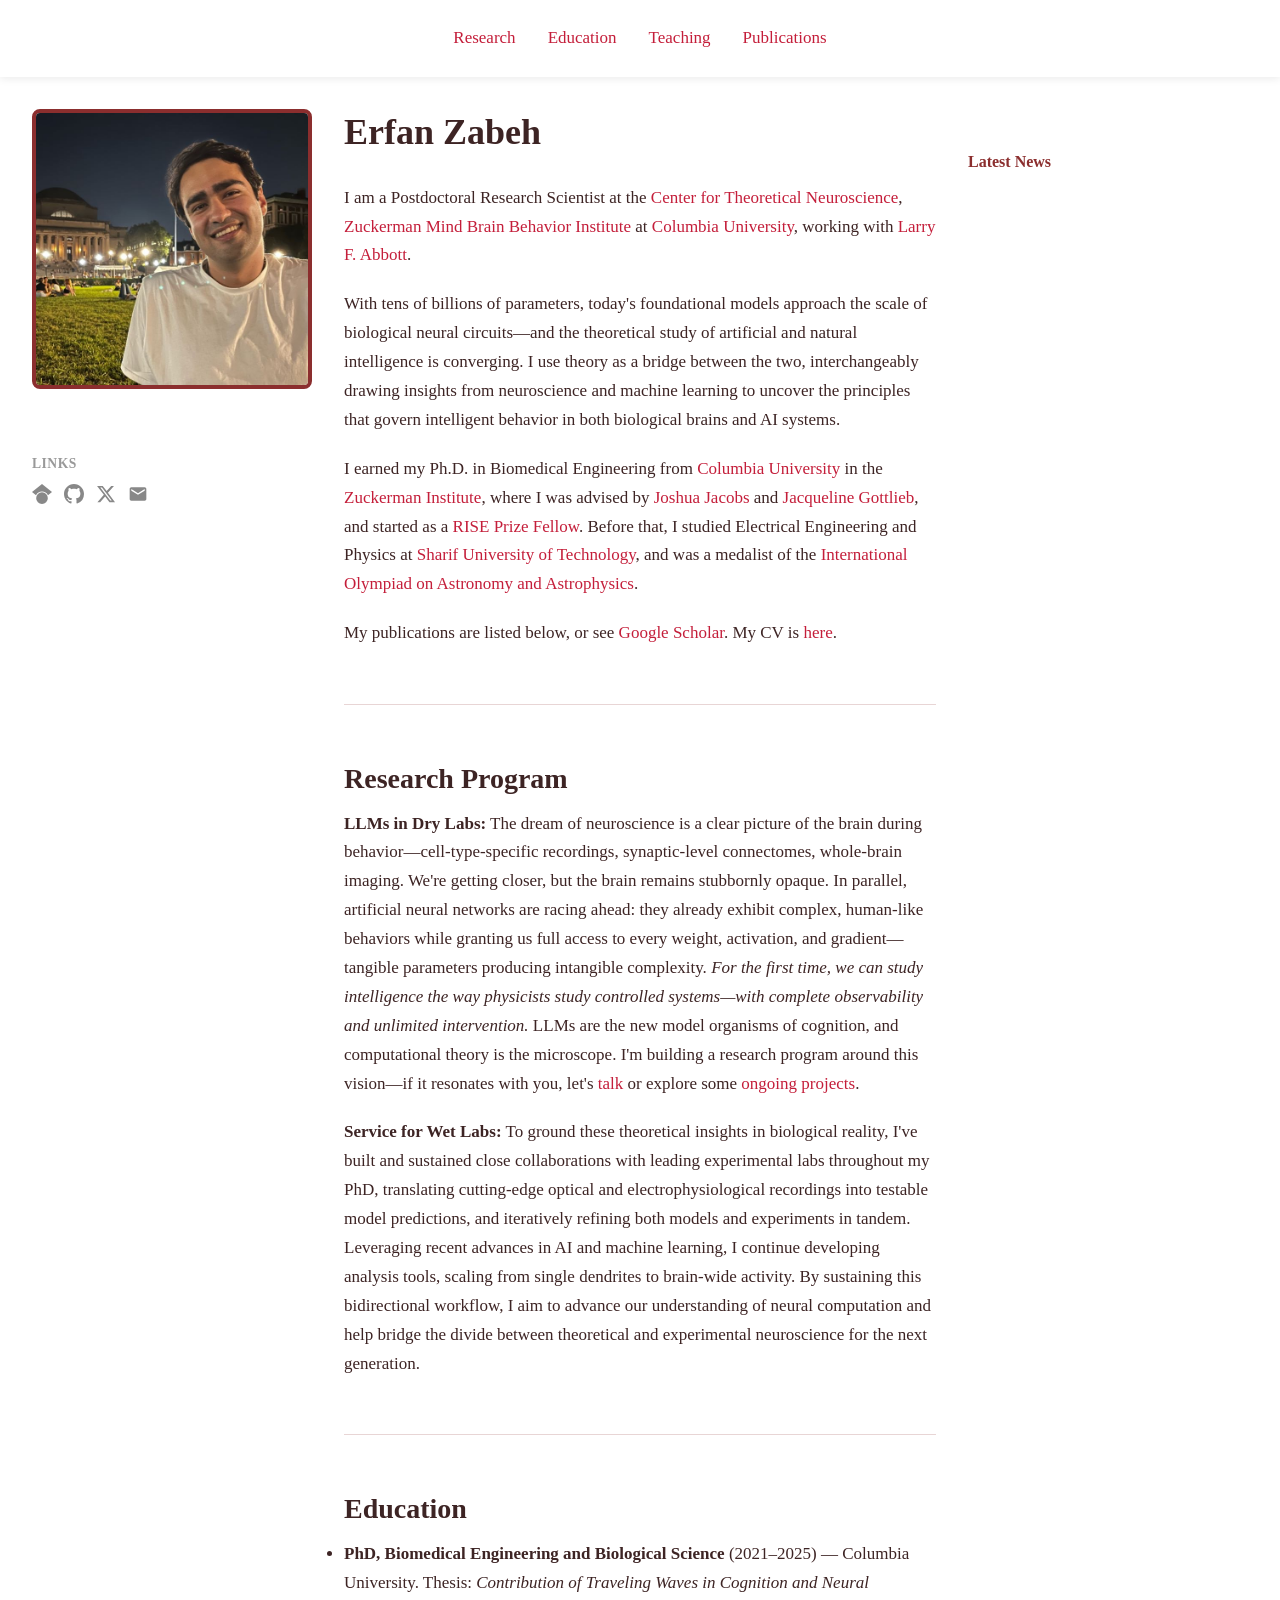
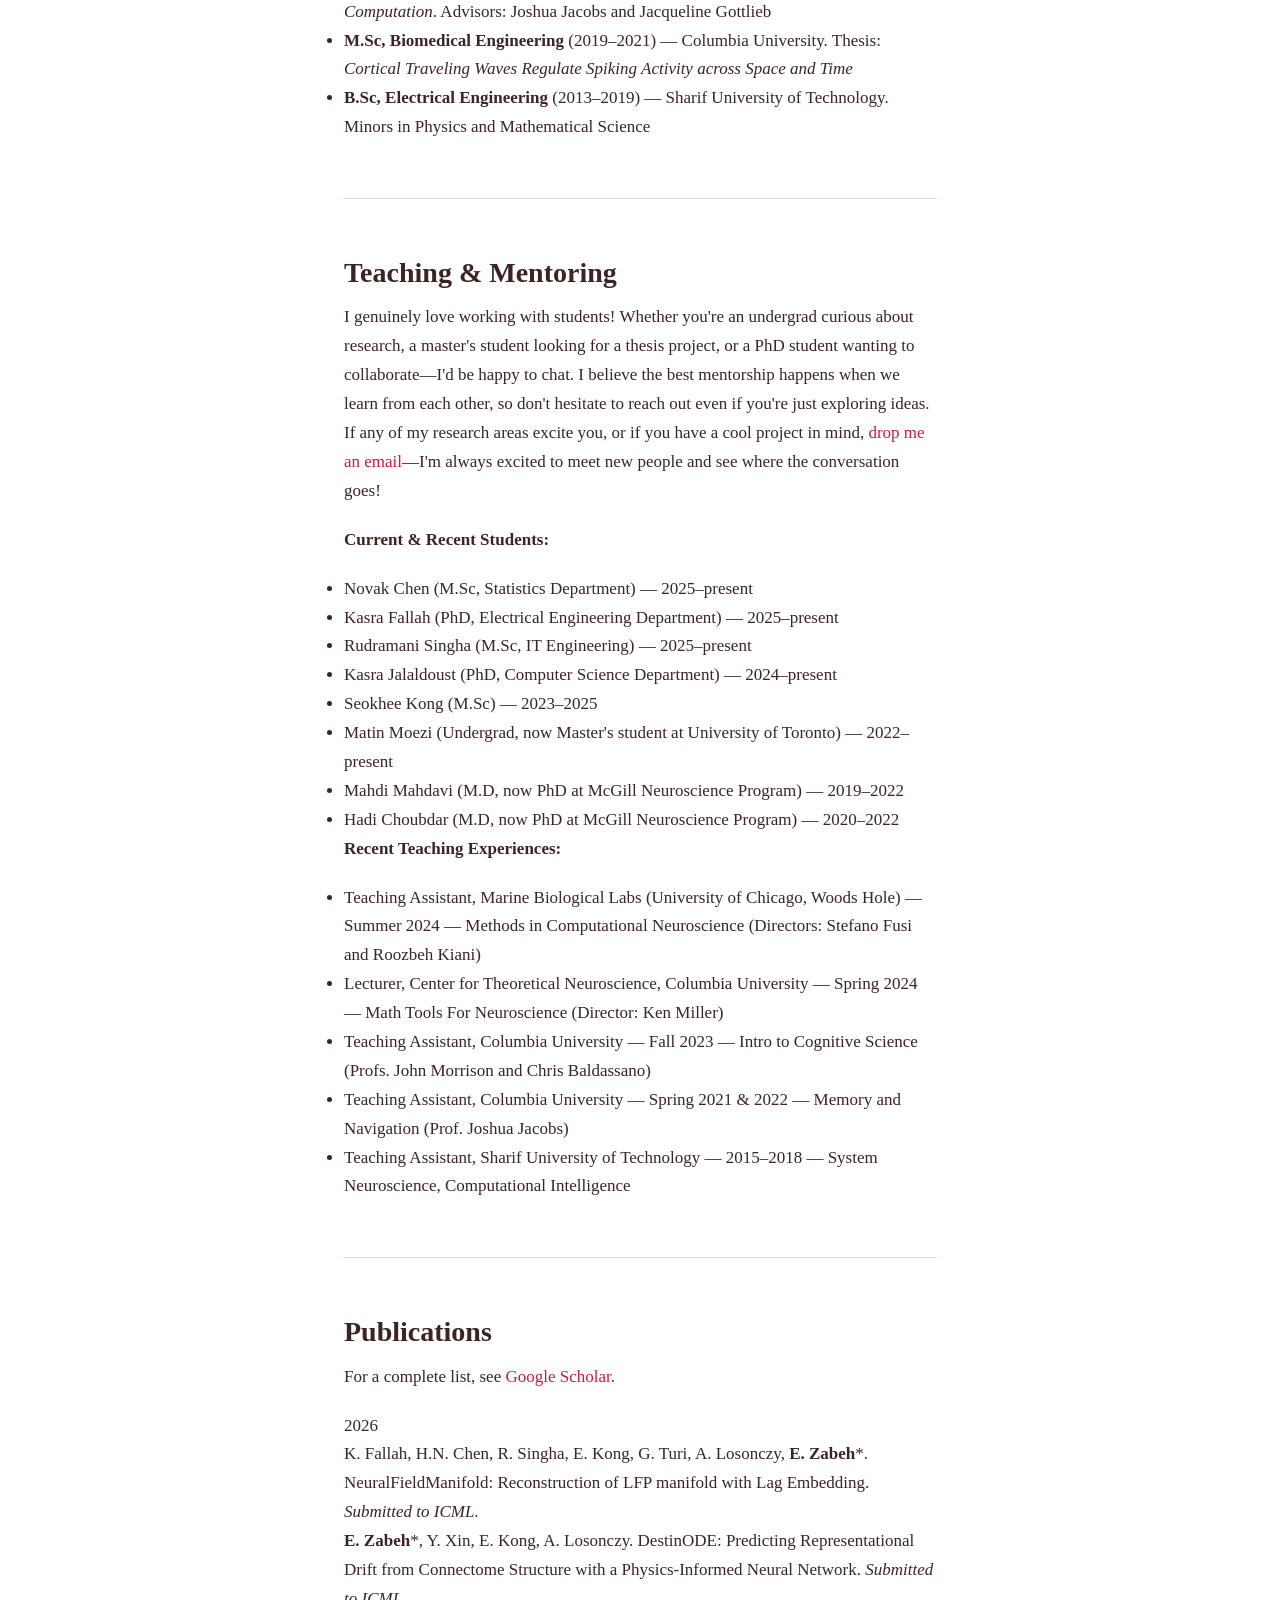
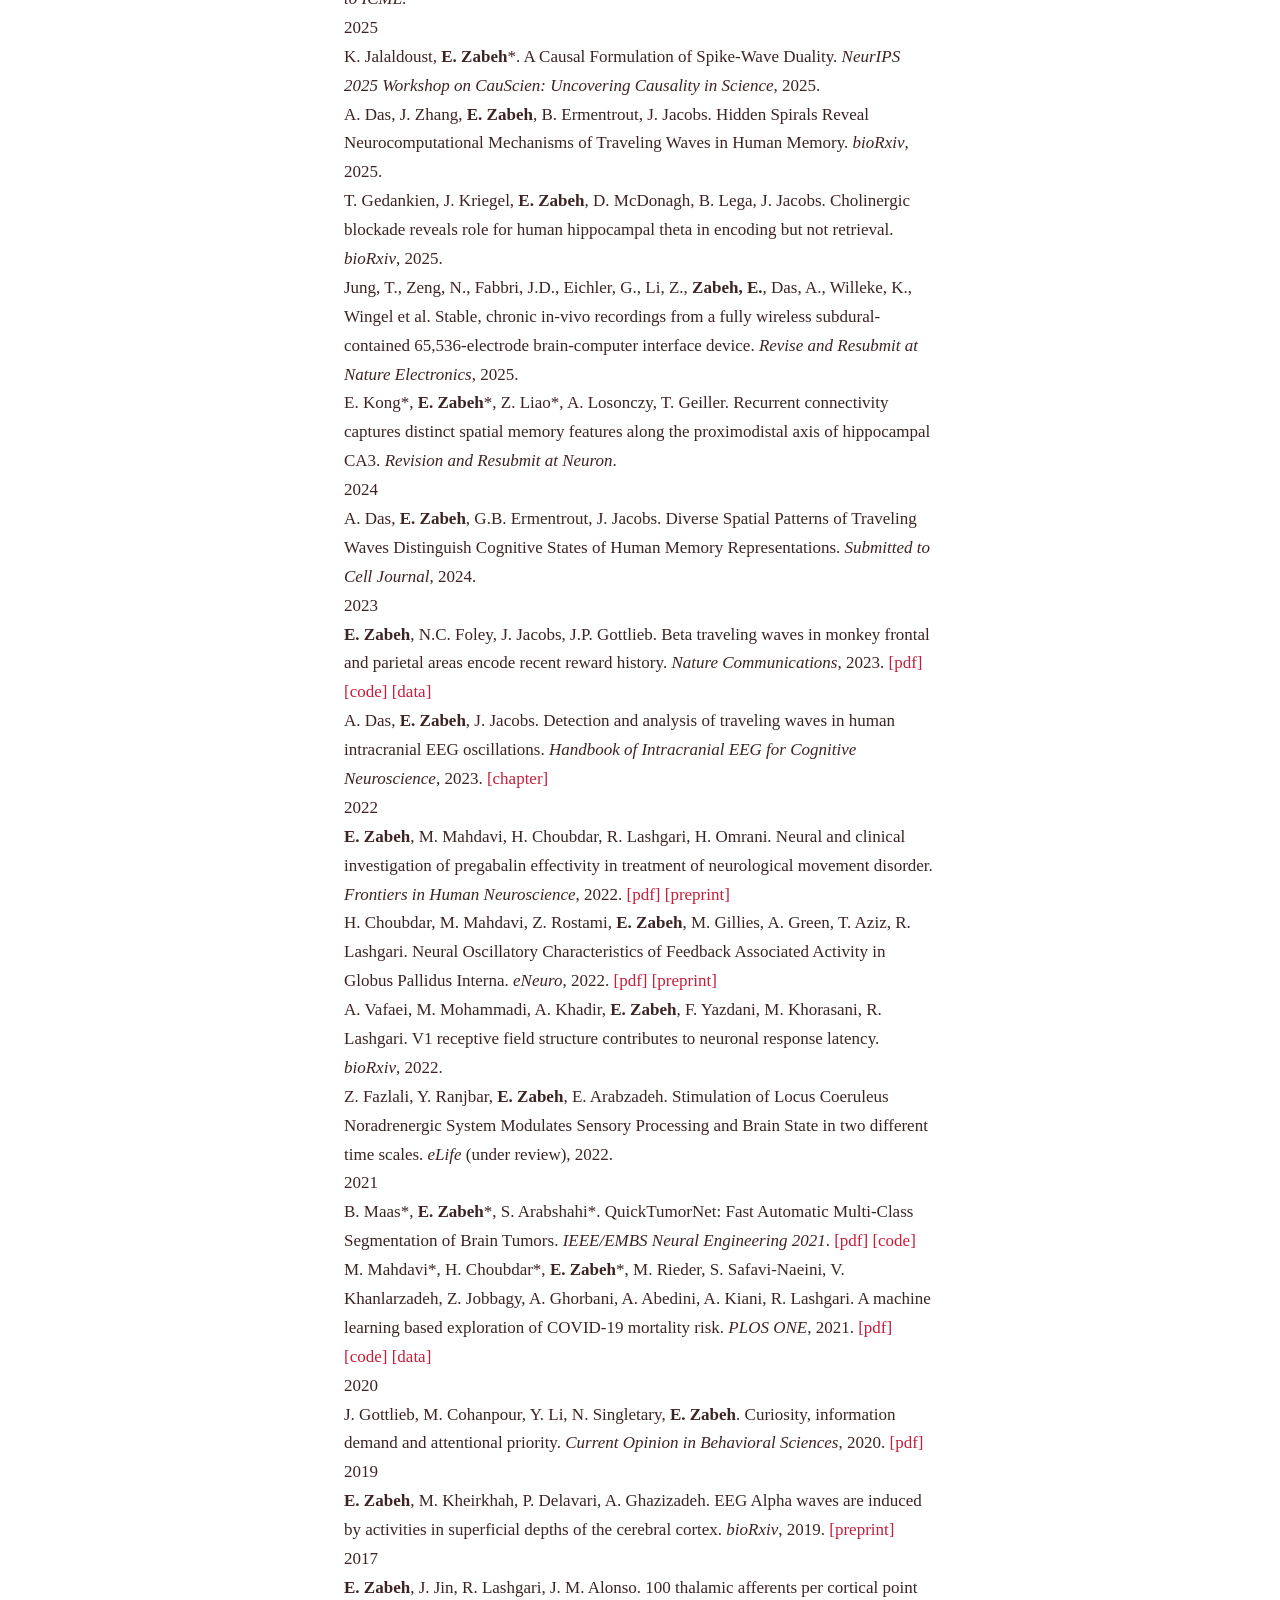
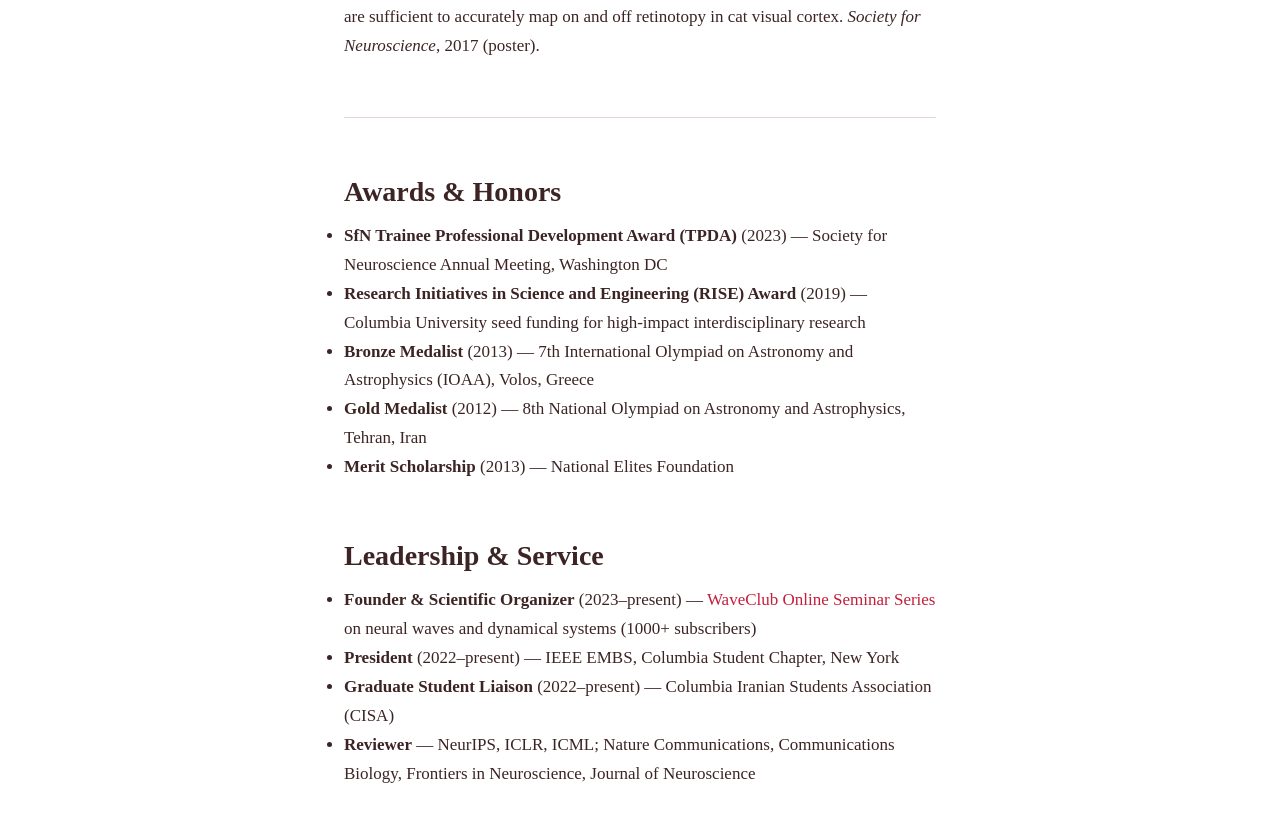
==== commit a25616ea: "Make mentorship section more student-friendly and encouraging" ====
--- a/index.html
+++ b/index.html
@@ -100,7 +100,7 @@
 
 <h2 id="teaching-section">Teaching & Mentoring</h2>
 <p>
-From my earliest days in academia, I recognized the profound art of mentorship. It's not a craft mastered overnight, but cultivated over time with care, insight, and a deep commitment to students' growth. As I stand poised to lead my own research endeavors, my pledge remains: to enlighten, inspire, and nurture an inclusive cohort of the next generation of thinkers.
+I genuinely love working with students! Whether you're an undergrad curious about research, a master's student looking for a thesis project, or a PhD student wanting to collaborate—I'd be happy to chat. I believe the best mentorship happens when we learn from each other, so don't hesitate to reach out even if you're just exploring ideas. If any of my research areas excite you, or if you have a cool project in mind, <a href="mailto:ez2290@columbia.edu">drop me an email</a>—I'm always excited to meet new people and see where the conversation goes!
 </p>
 <p><strong>Current & Recent Students:</strong></p>
 <ul>
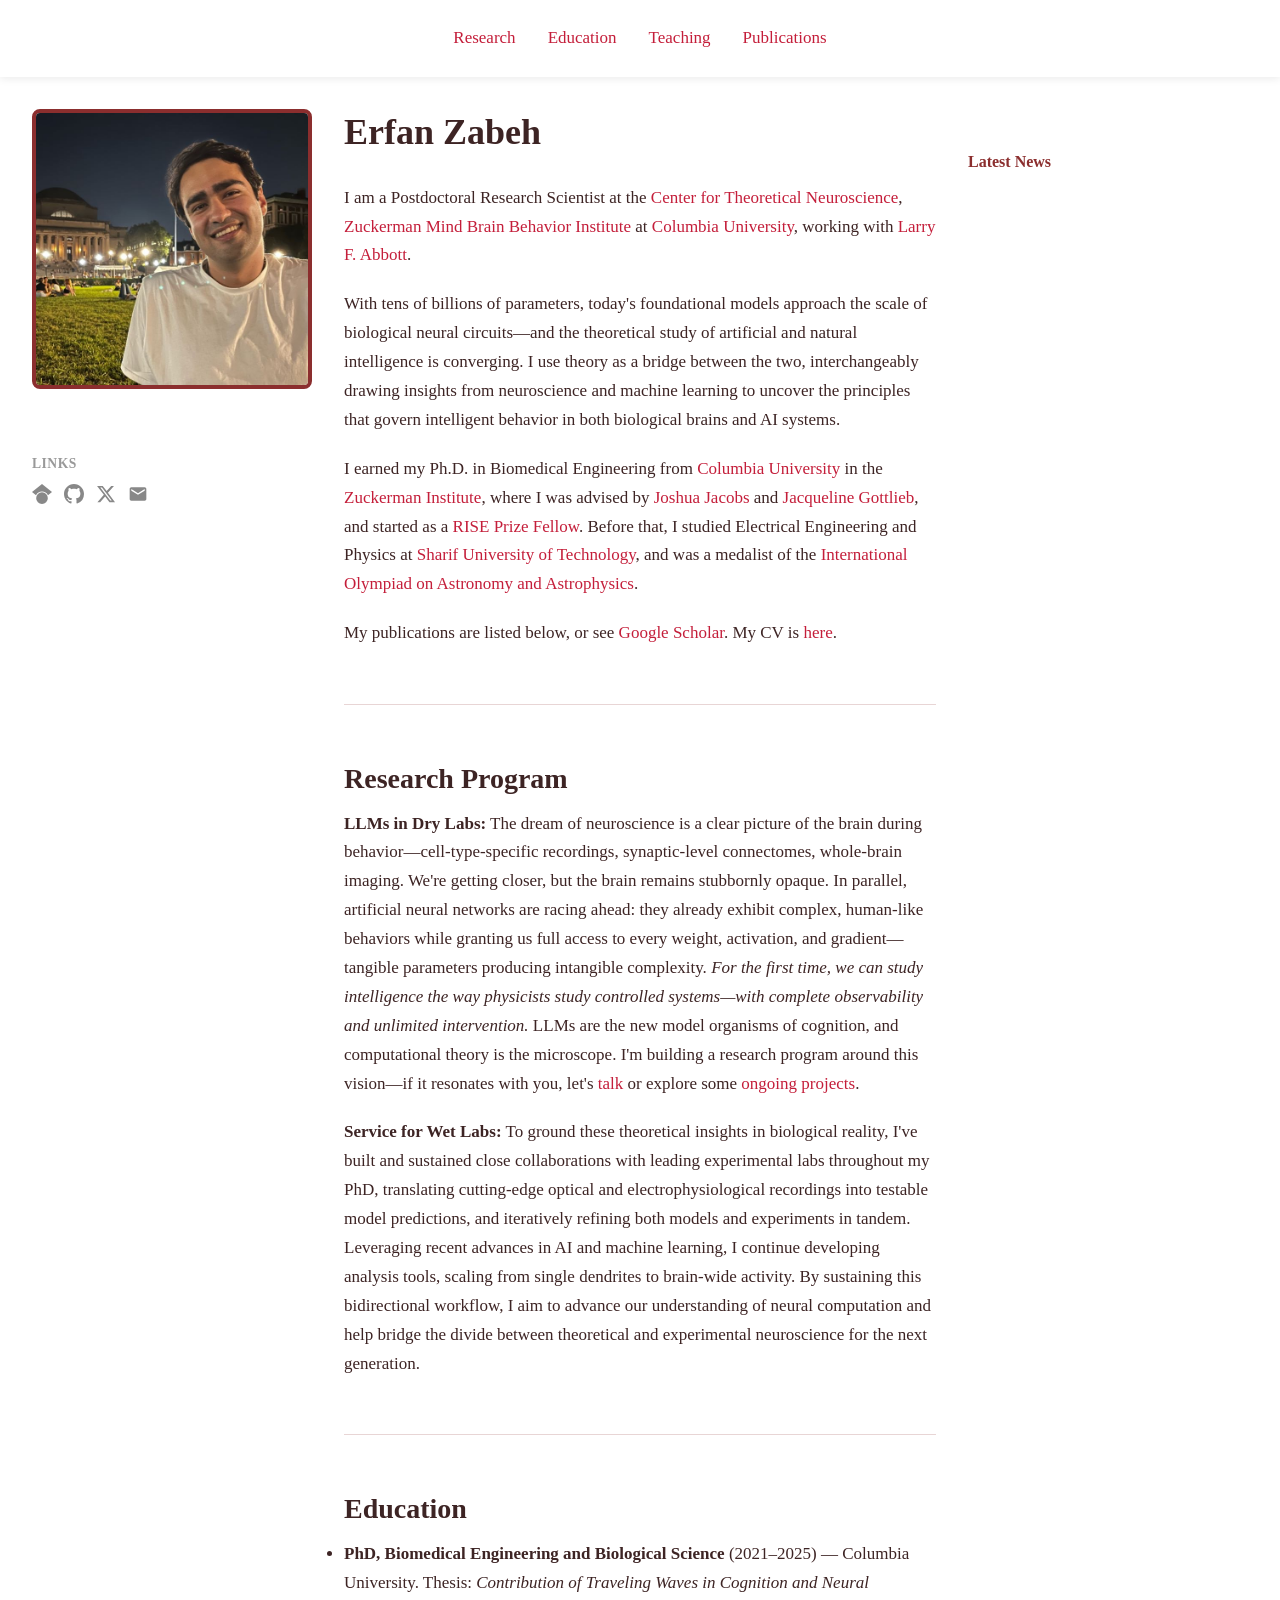
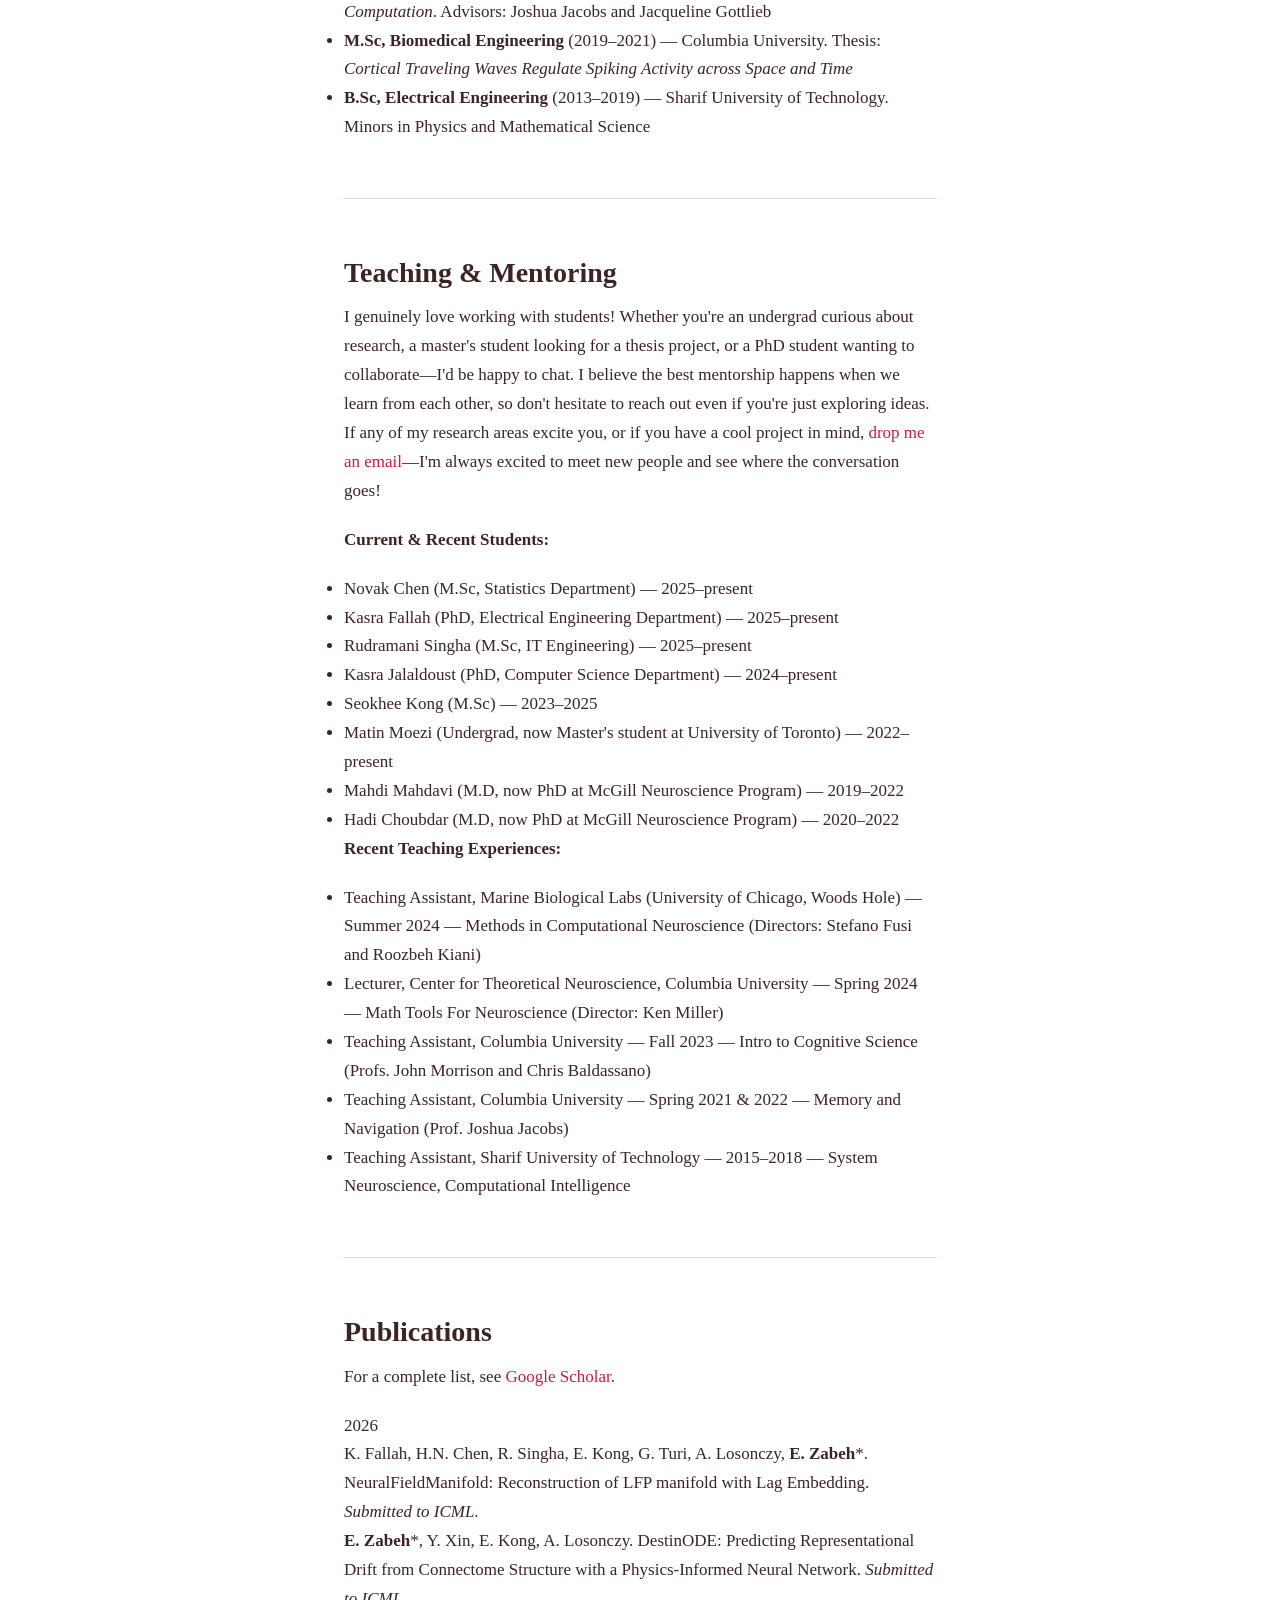
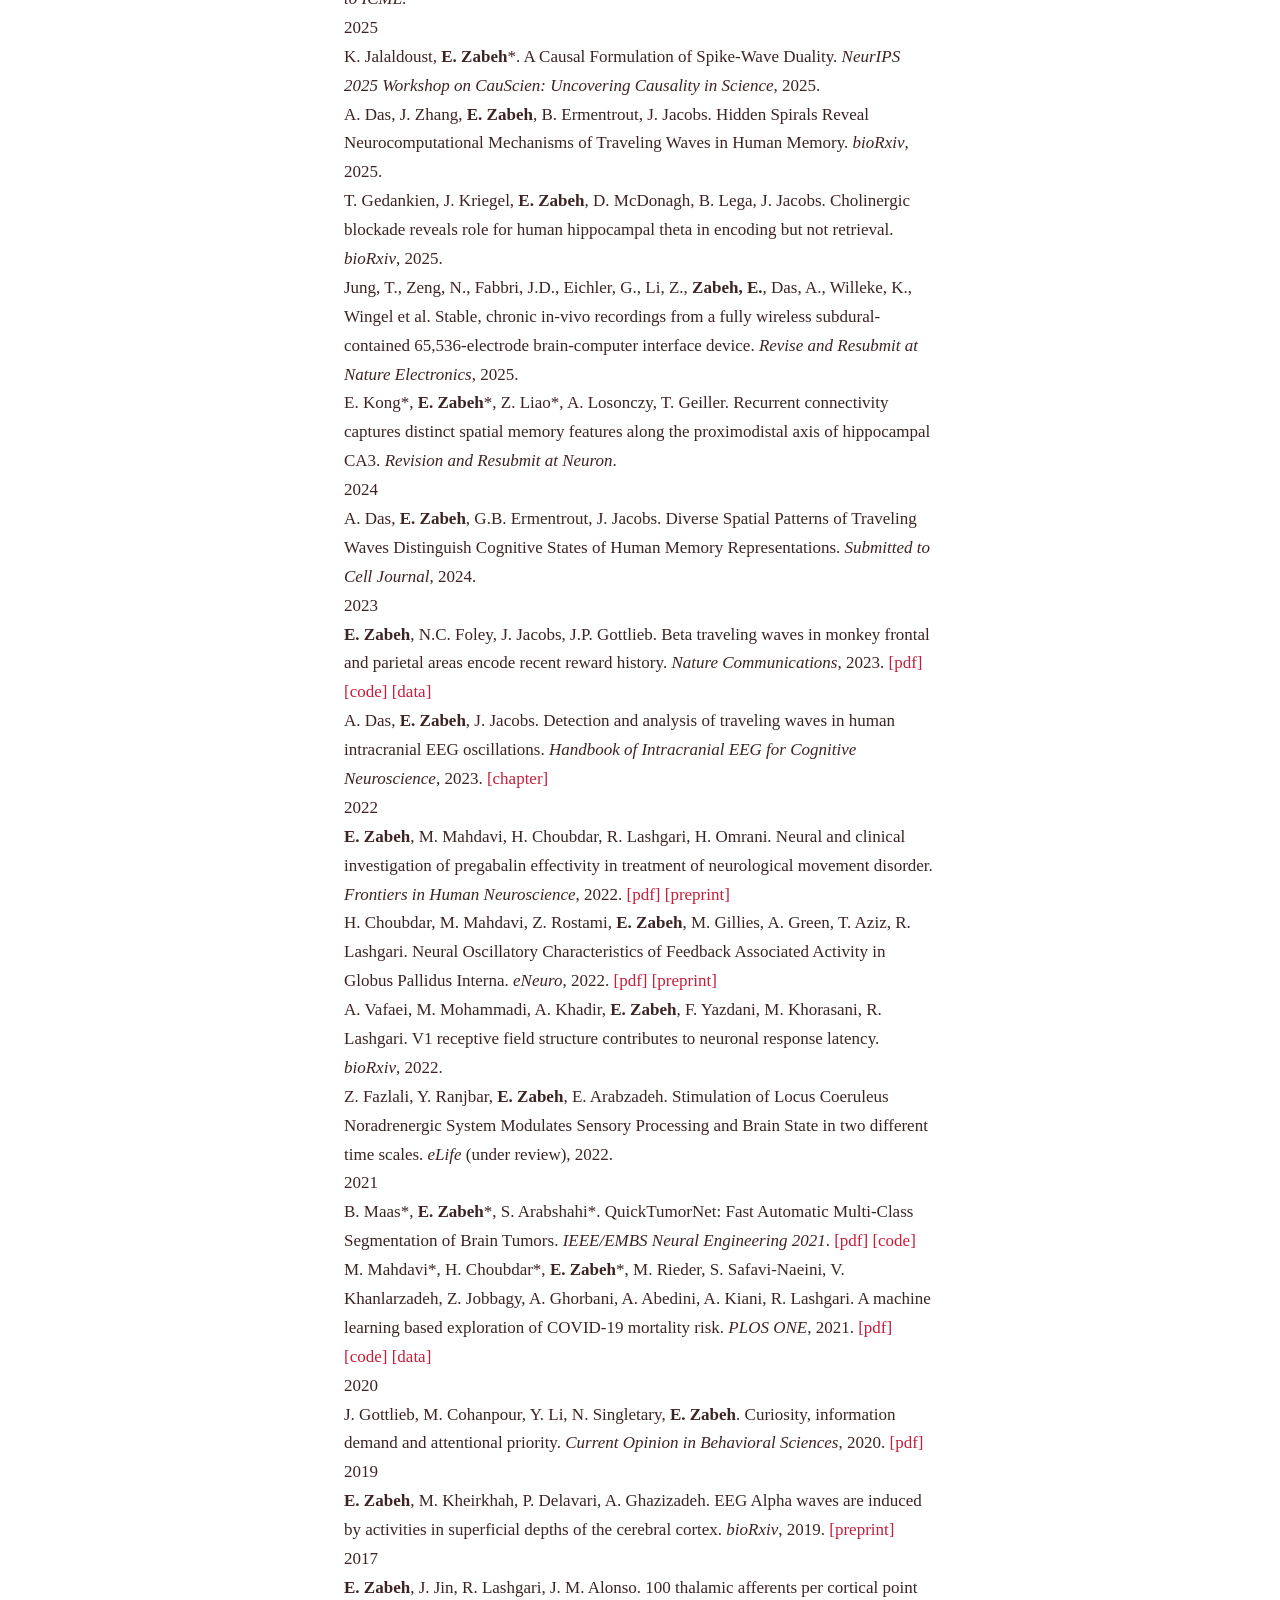
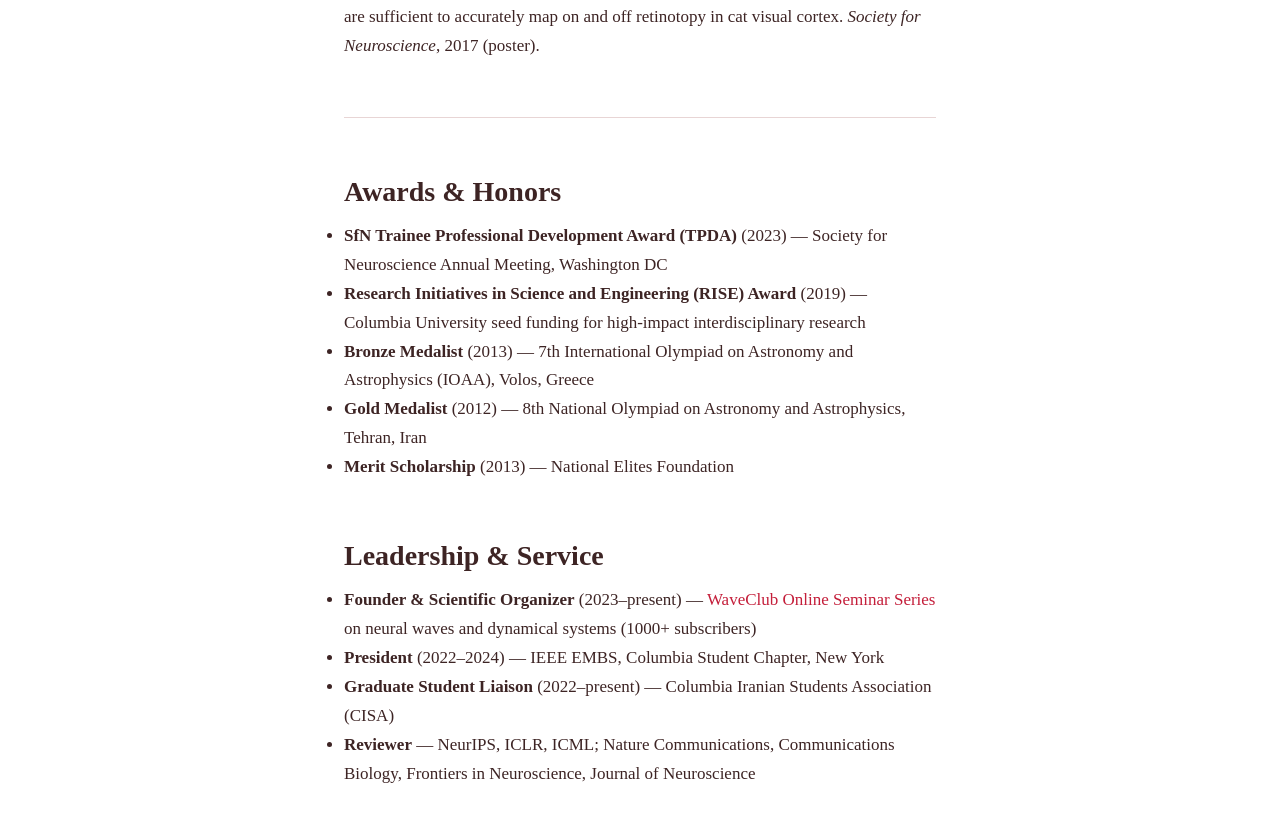
==== commit ad80ed40: "Update IEEE EMBS presidency end date to 2024" ====
--- a/index.html
+++ b/index.html
@@ -253,7 +253,7 @@
 <h2>Leadership & Service</h2>
 <ul>
   <li><strong>Founder & Scientific Organizer</strong> (2023–present) — <a href="https://www.youtube.com/channel/UCitgy-X9VqKeeXKtbtU-Arw" target="_blank">WaveClub Online Seminar Series</a> on neural waves and dynamical systems (1000+ subscribers)</li>
-  <li><strong>President</strong> (2022–present) — IEEE EMBS, Columbia Student Chapter, New York</li>
+  <li><strong>President</strong> (2022–2024) — IEEE EMBS, Columbia Student Chapter, New York</li>
   <li><strong>Graduate Student Liaison</strong> (2022–present) — Columbia Iranian Students Association (CISA)</li>
   <li><strong>Reviewer</strong> — NeurIPS, ICLR, ICML; Nature Communications, Communications Biology, Frontiers in Neuroscience, Journal of Neuroscience</li>
 </ul>
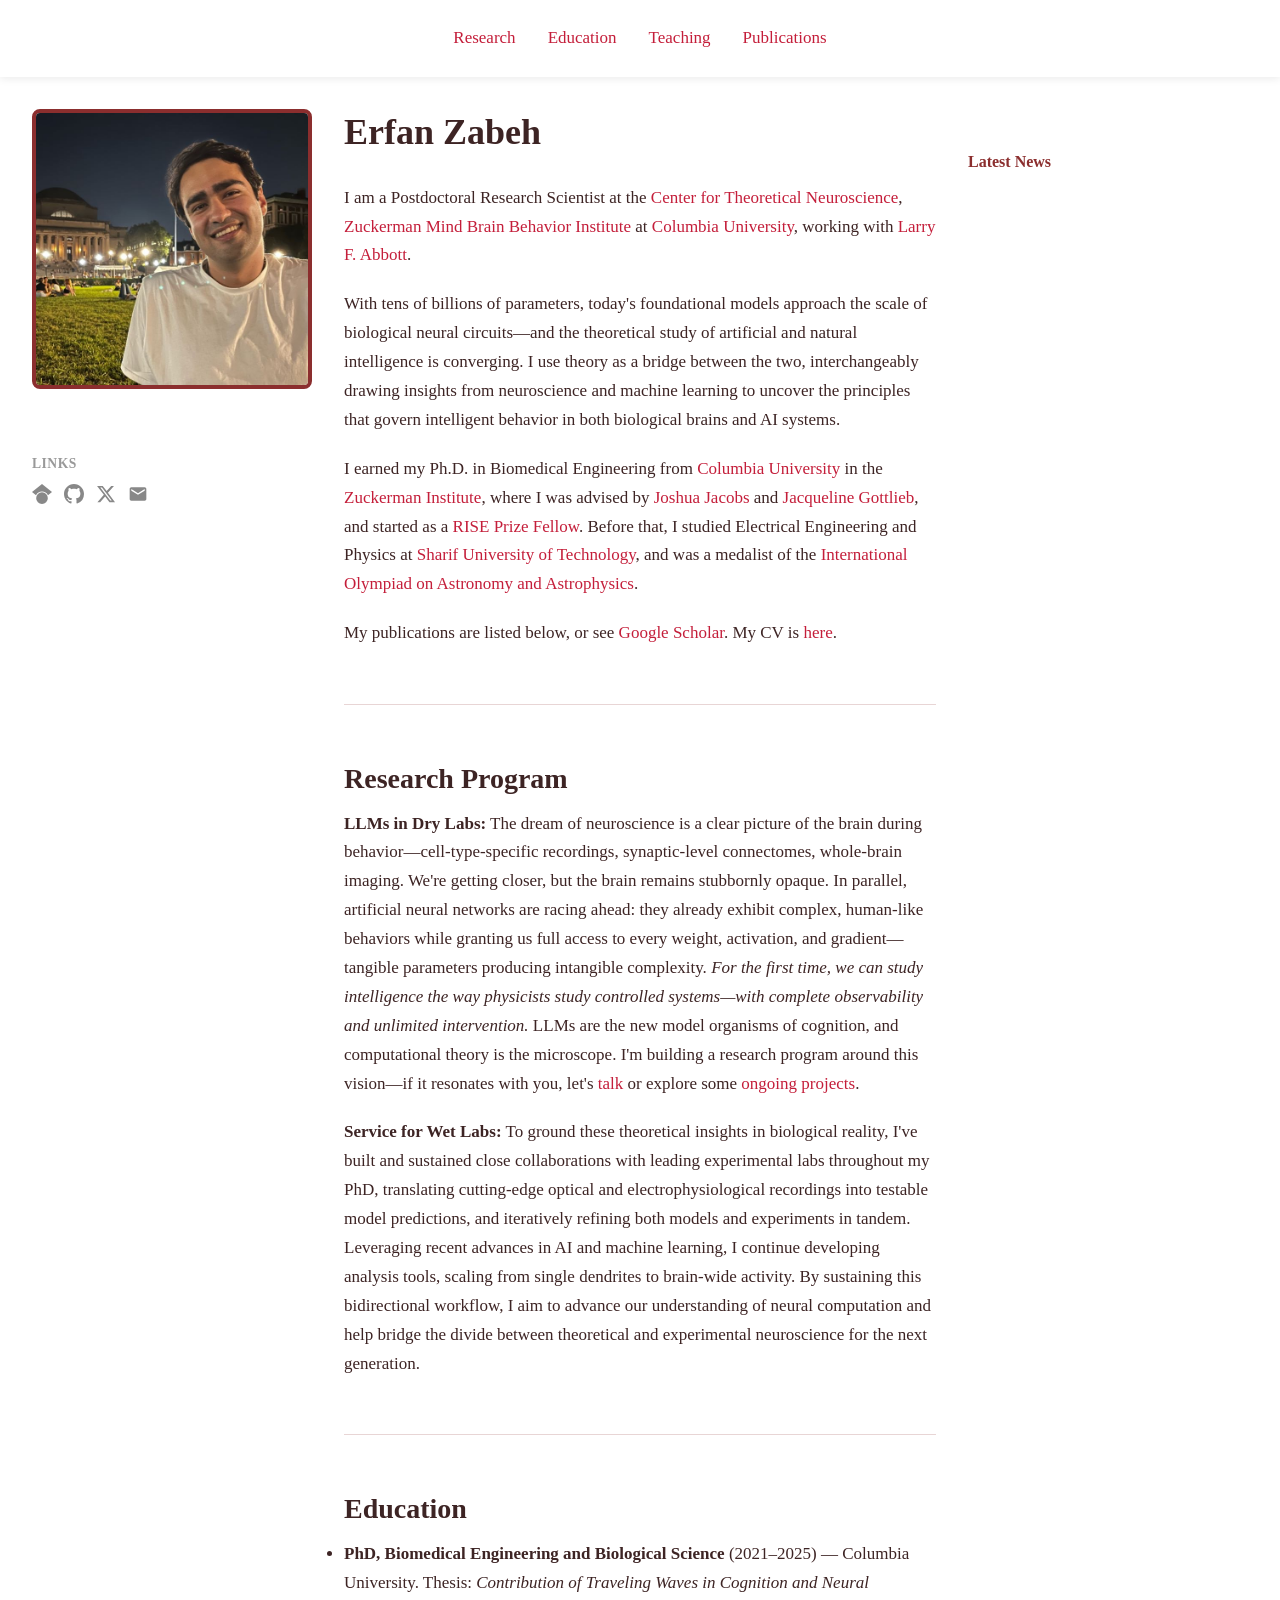
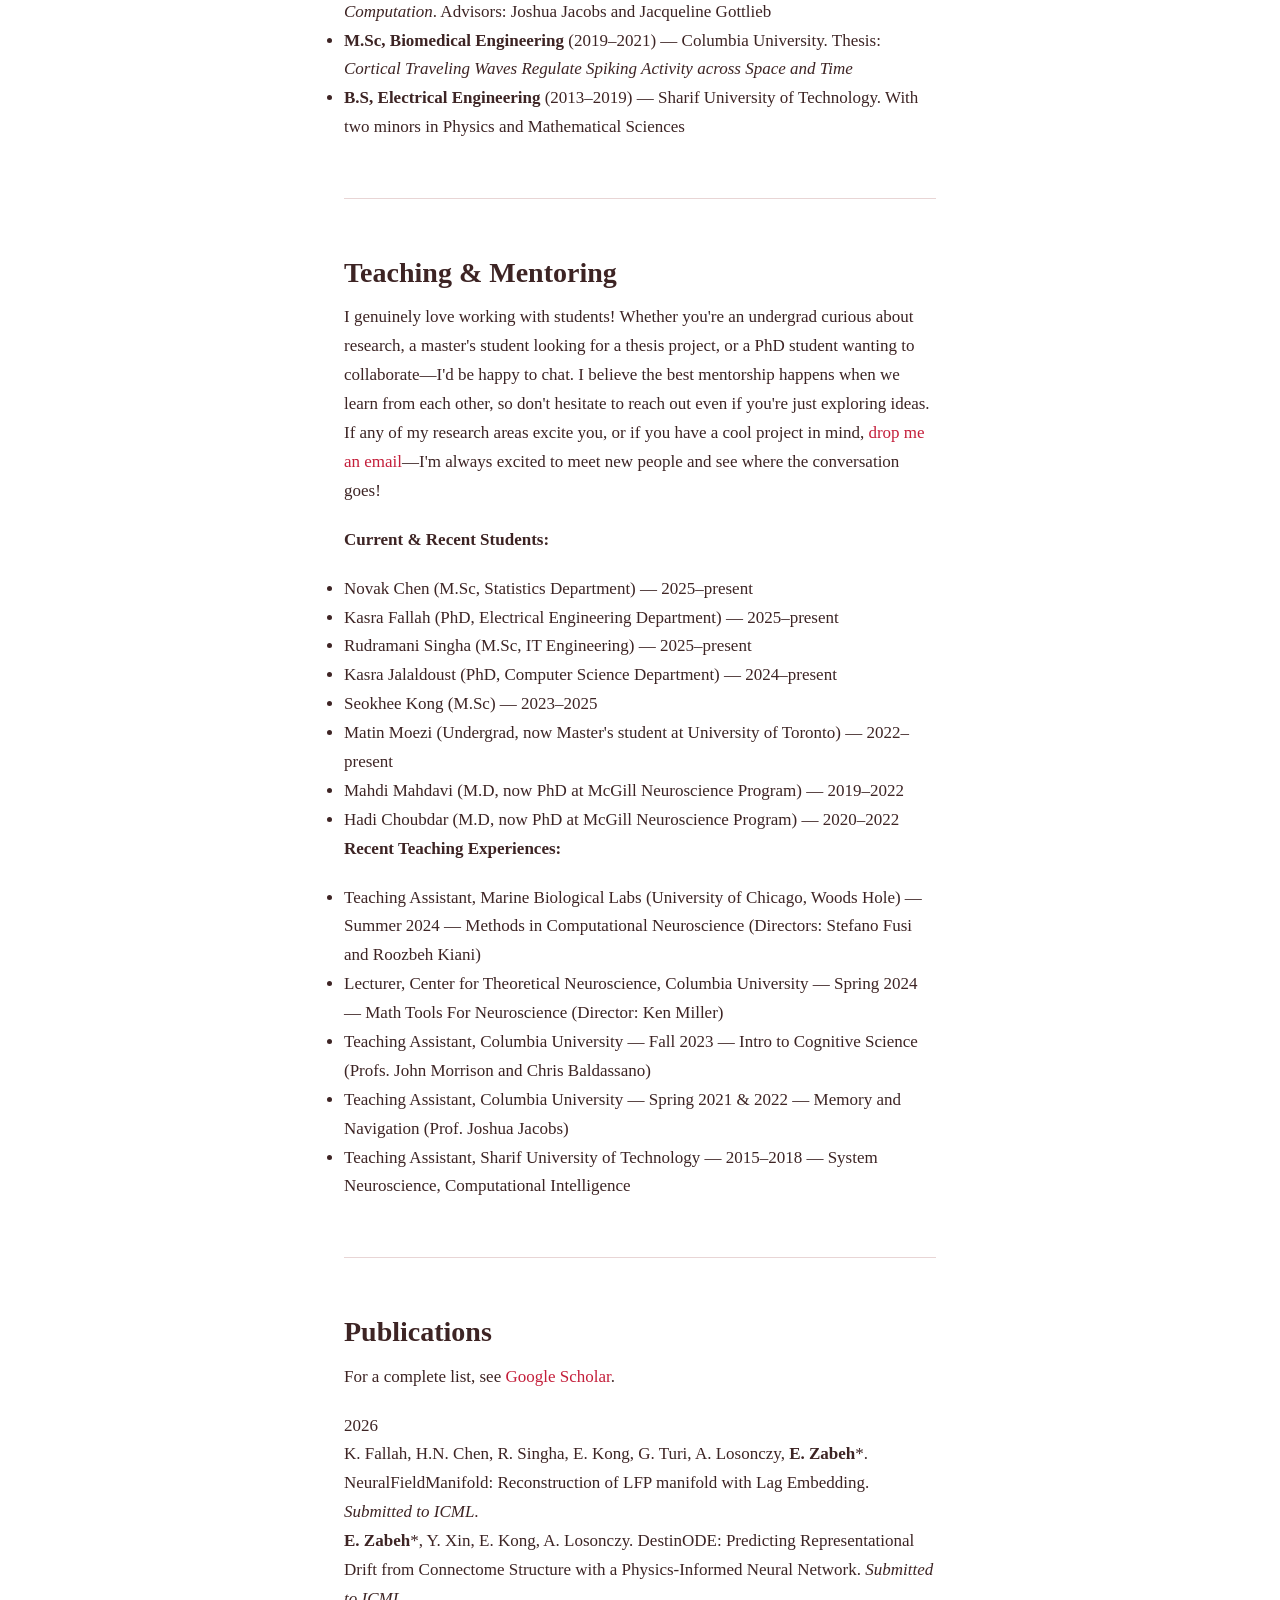
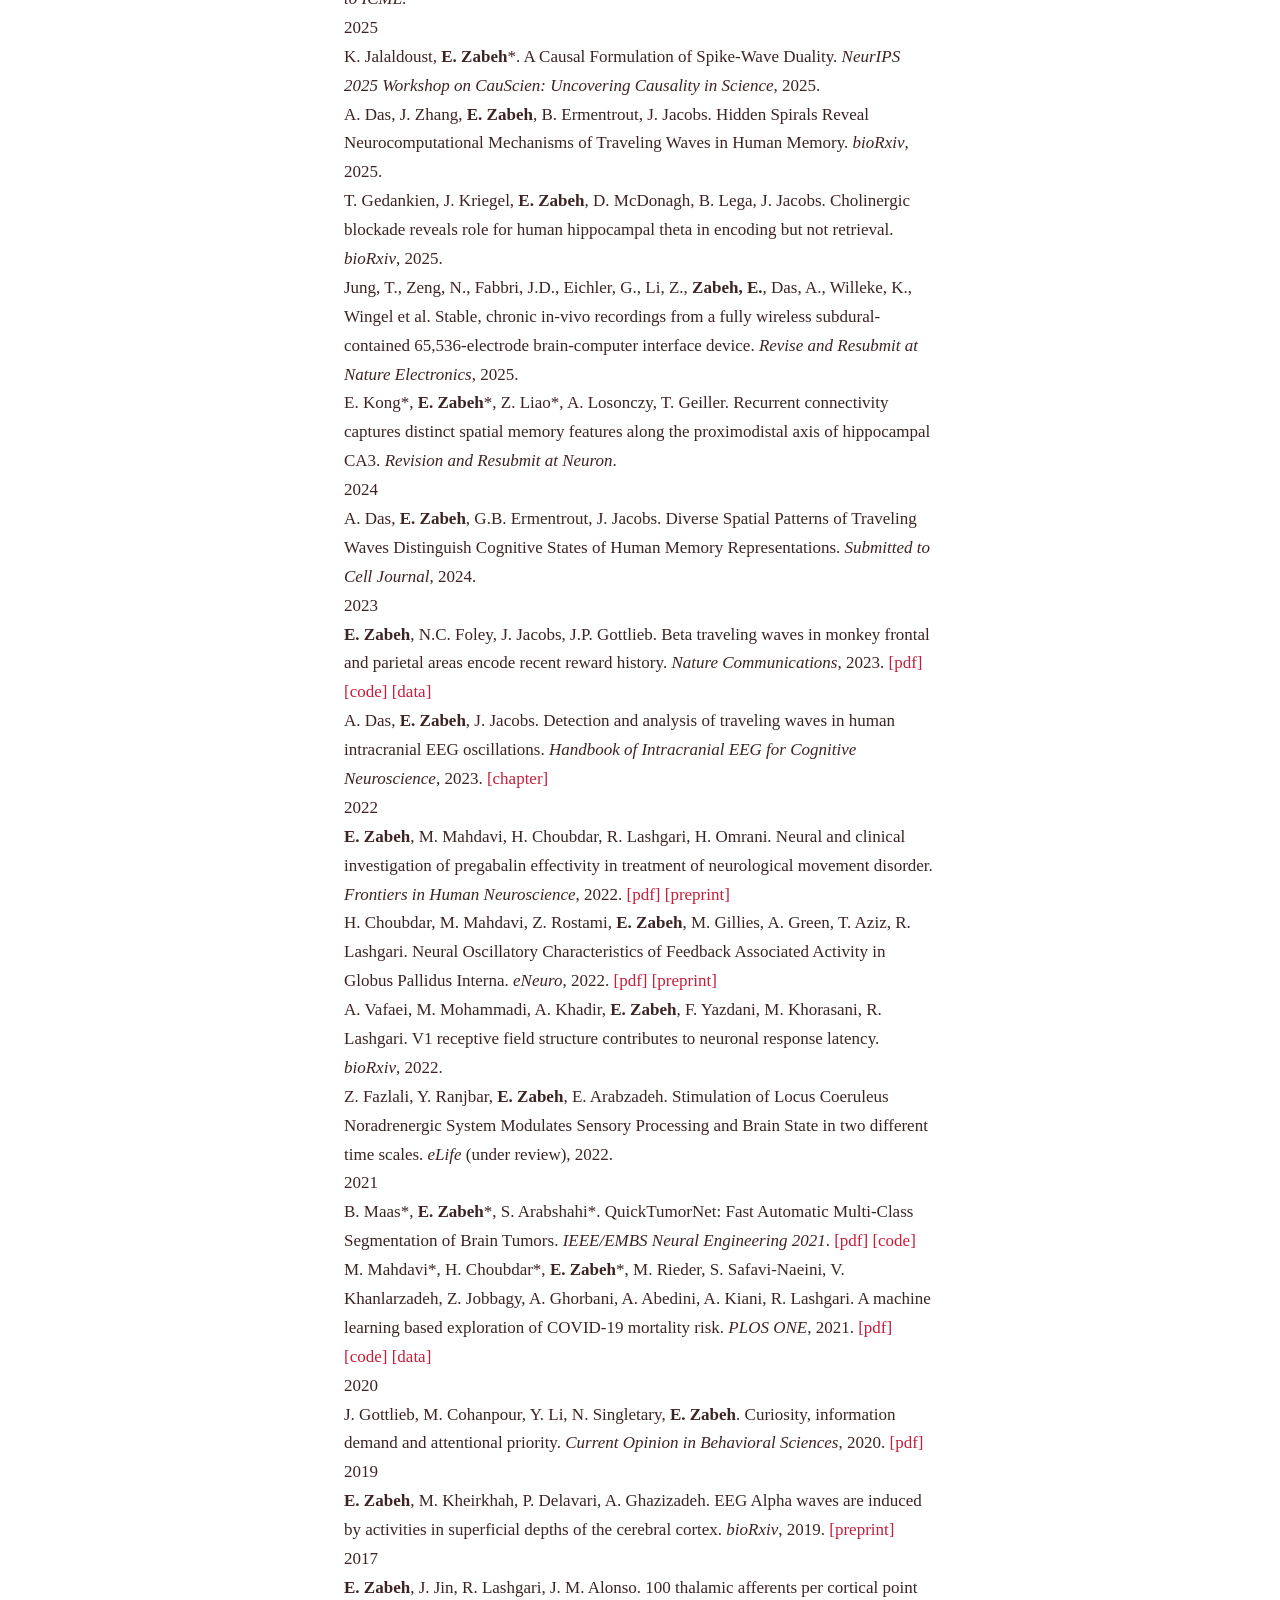
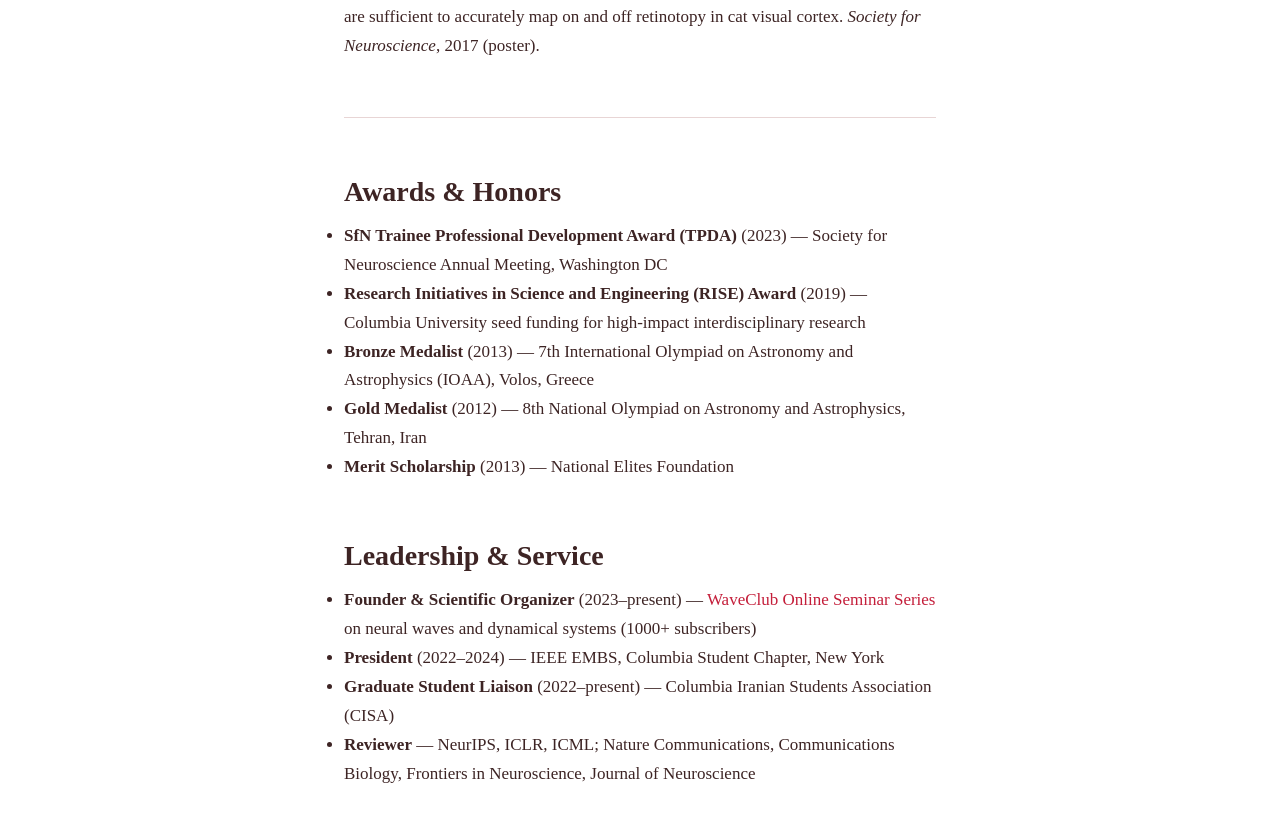
==== commit 6907ad91: "Update B.S. degree wording" ====
--- a/index.html
+++ b/index.html
@@ -93,7 +93,7 @@
 <ul>
   <li><strong>PhD, Biomedical Engineering and Biological Science</strong> (2021–2025) — Columbia University. Thesis: <em>Contribution of Traveling Waves in Cognition and Neural Computation</em>. Advisors: Joshua Jacobs and Jacqueline Gottlieb</li>
   <li><strong>M.Sc, Biomedical Engineering</strong> (2019–2021) — Columbia University. Thesis: <em>Cortical Traveling Waves Regulate Spiking Activity across Space and Time</em></li>
-  <li><strong>B.Sc, Electrical Engineering</strong> (2013–2019) — Sharif University of Technology. Minors in Physics and Mathematical Science</li>
+  <li><strong>B.S, Electrical Engineering</strong> (2013–2019) — Sharif University of Technology. With two minors in Physics and Mathematical Sciences</li>
 </ul>
 
 <hr>
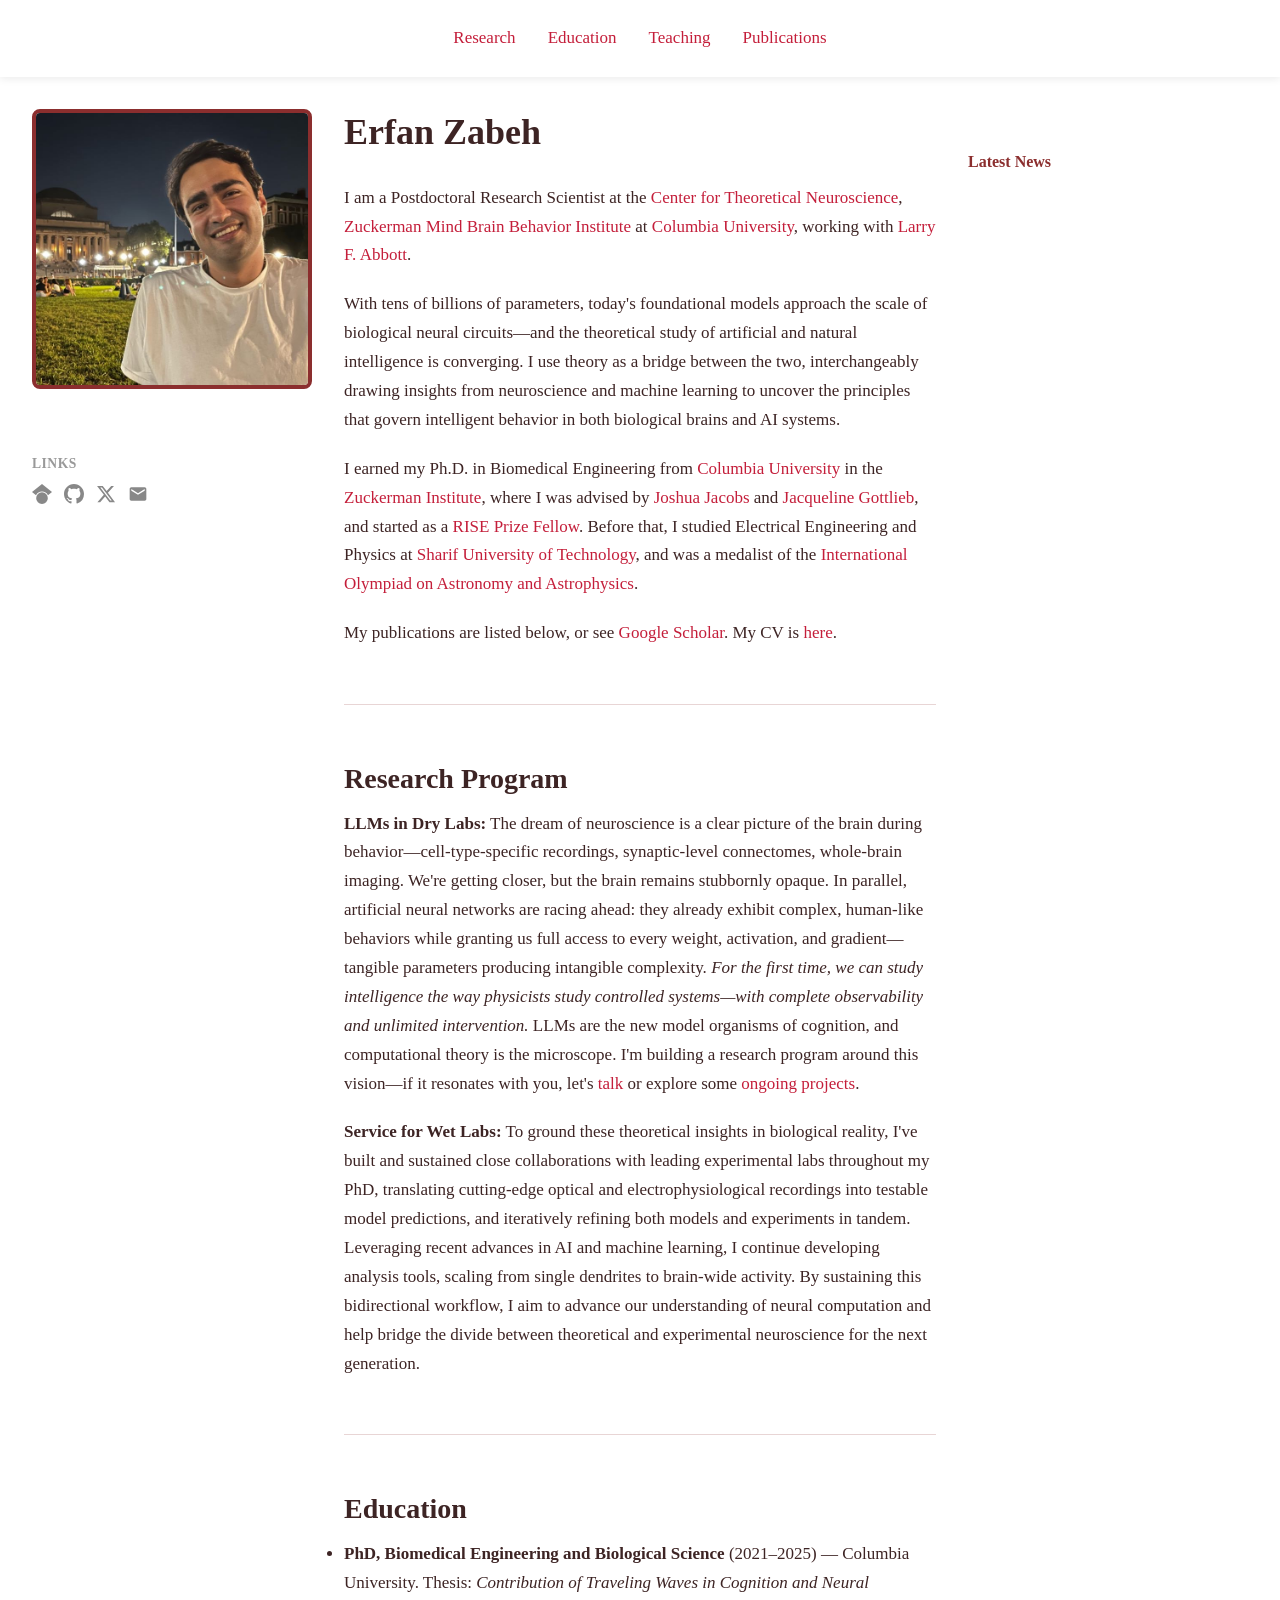
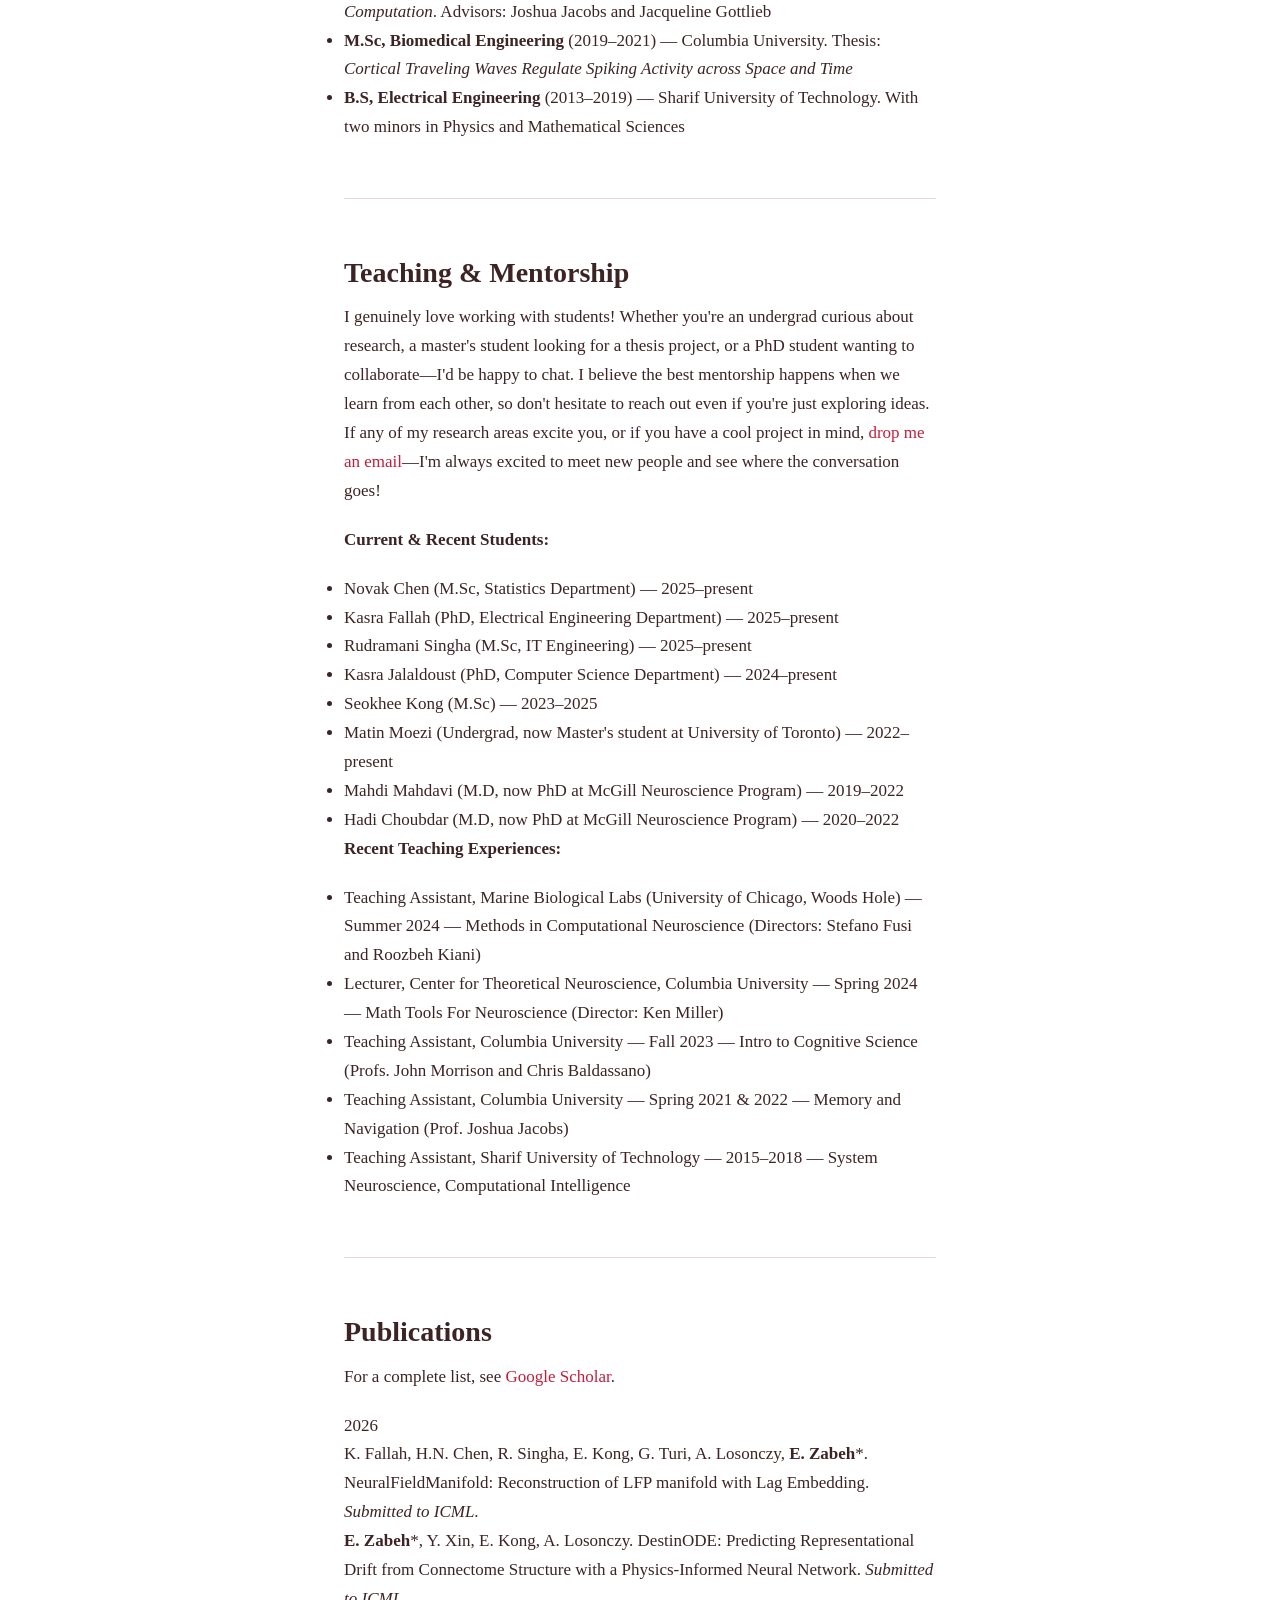
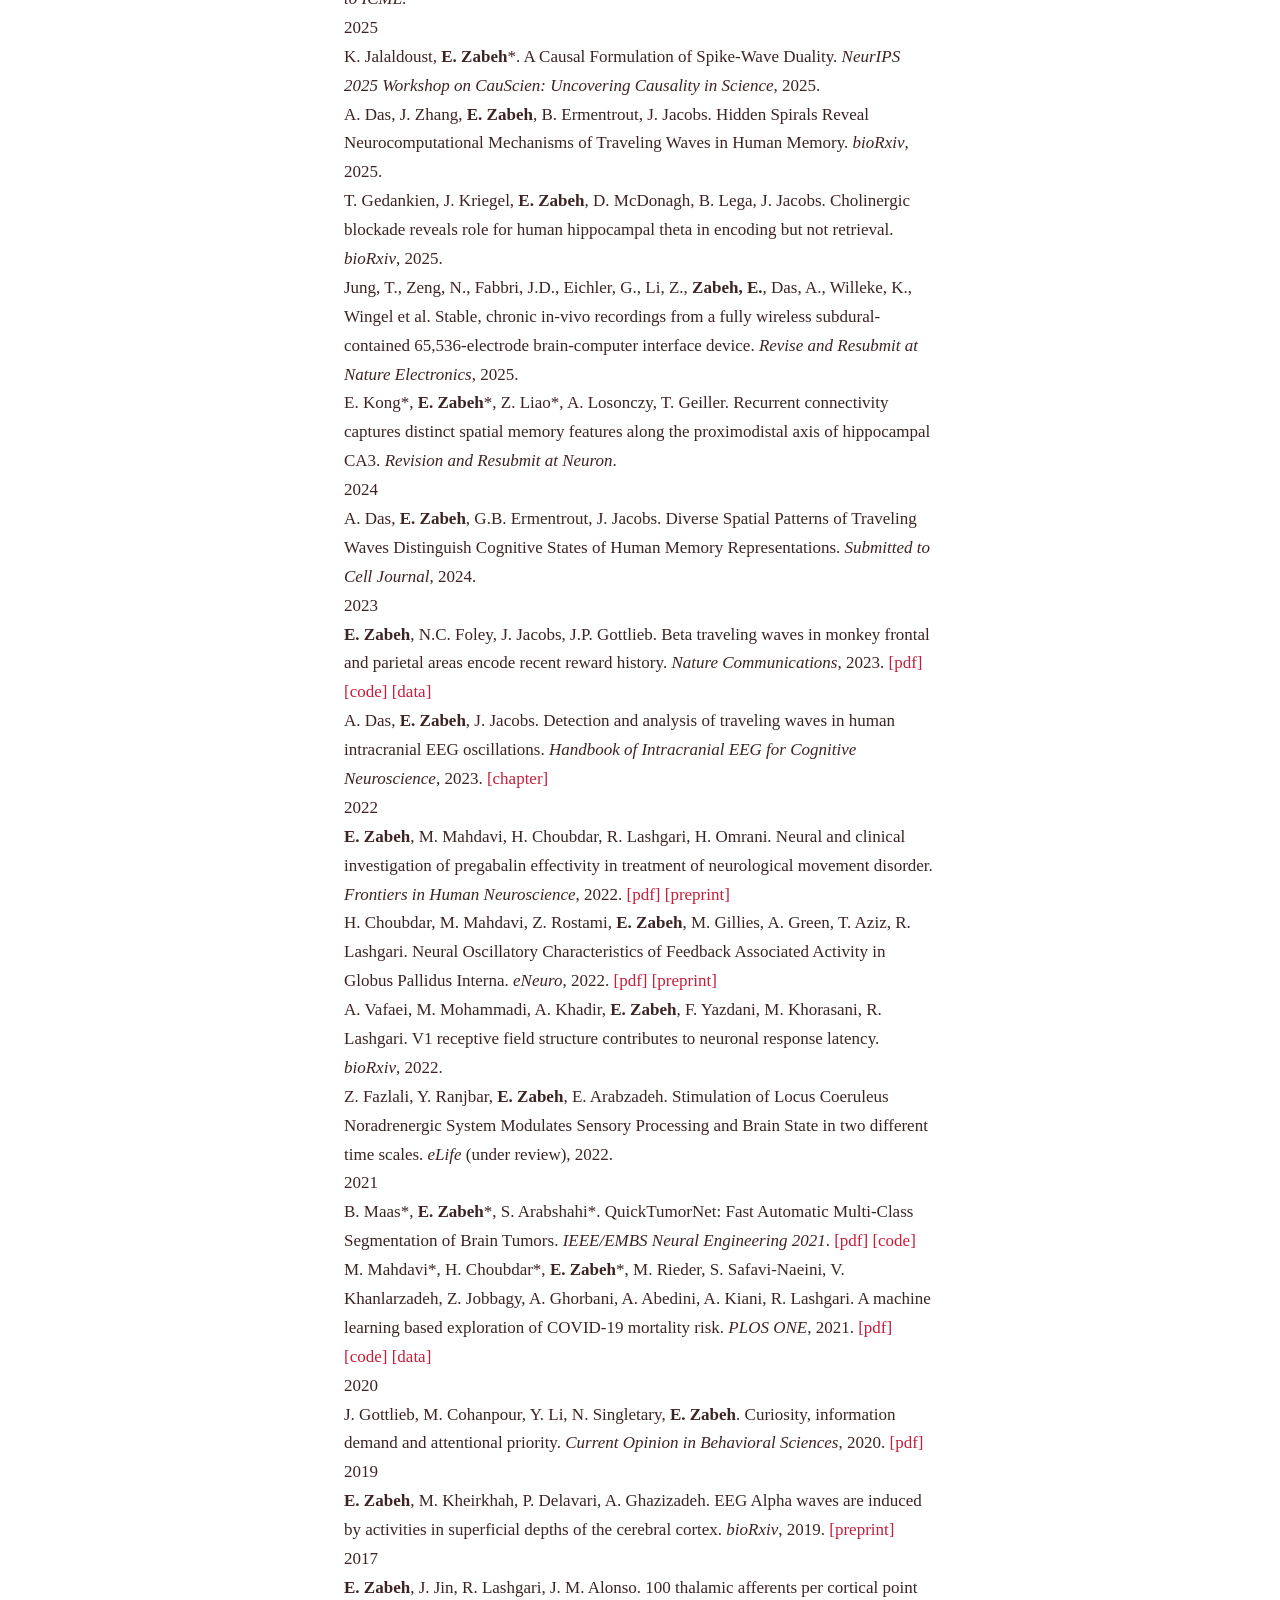
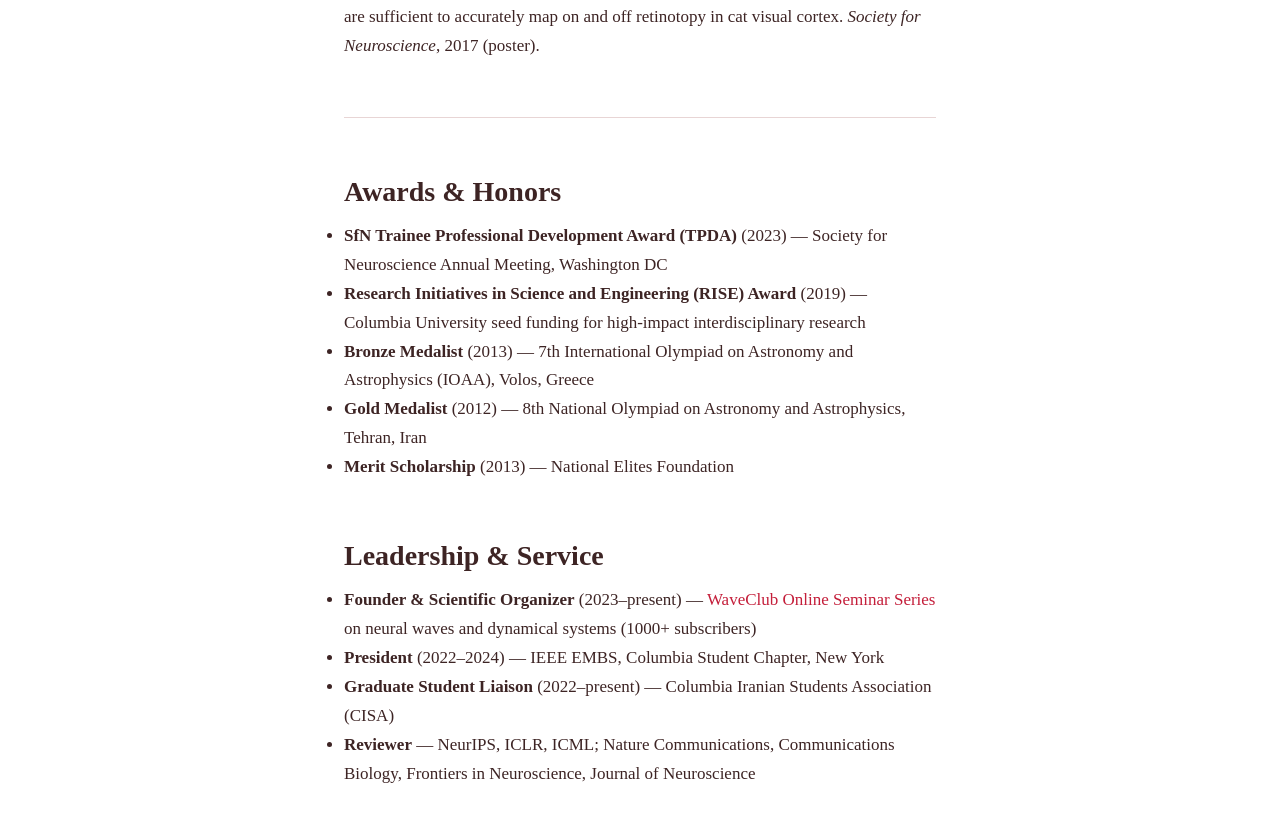
==== commit 808dbb10: "Rename to Teaching & Mentorship" ====
--- a/index.html
+++ b/index.html
@@ -98,7 +98,7 @@
 
 <hr>
 
-<h2 id="teaching-section">Teaching & Mentoring</h2>
+<h2 id="teaching-section">Teaching & Mentorship</h2>
 <p>
 I genuinely love working with students! Whether you're an undergrad curious about research, a master's student looking for a thesis project, or a PhD student wanting to collaborate—I'd be happy to chat. I believe the best mentorship happens when we learn from each other, so don't hesitate to reach out even if you're just exploring ideas. If any of my research areas excite you, or if you have a cool project in mind, <a href="mailto:ez2290@columbia.edu">drop me an email</a>—I'm always excited to meet new people and see where the conversation goes!
 </p>
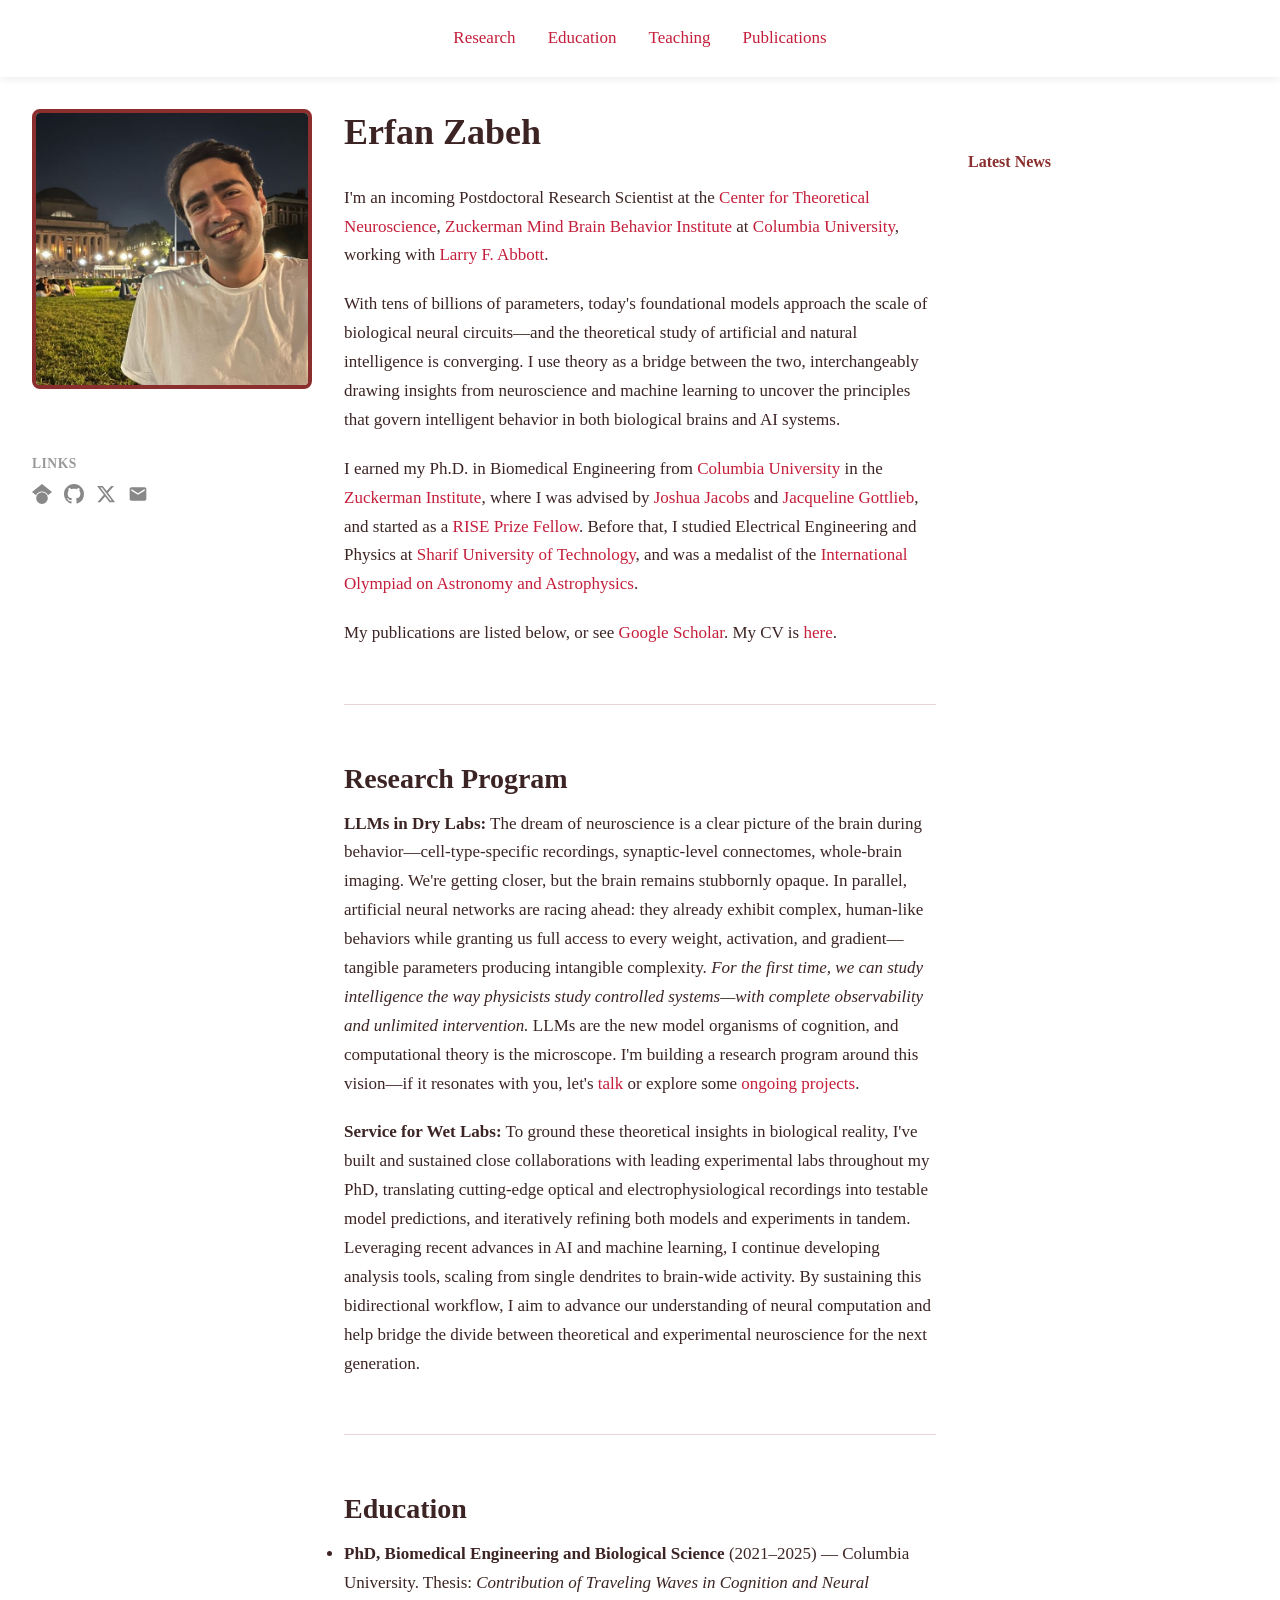
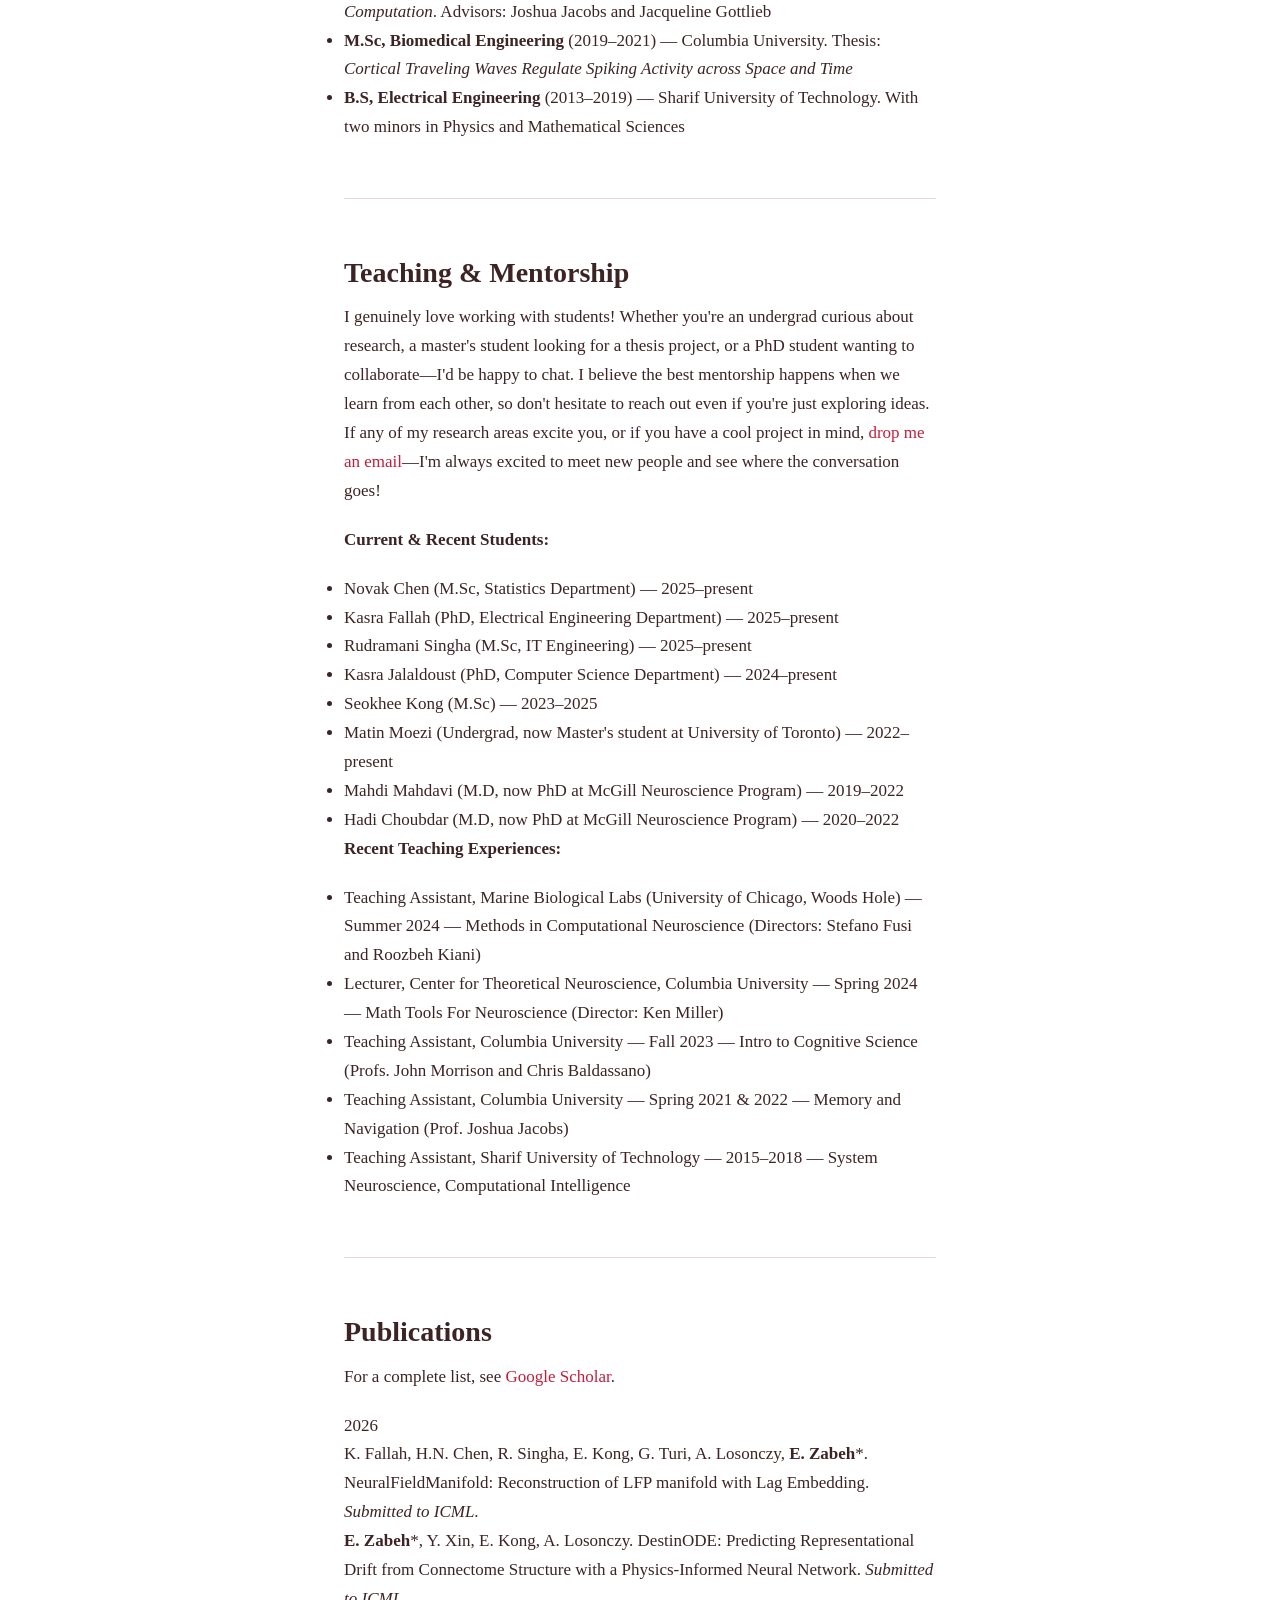
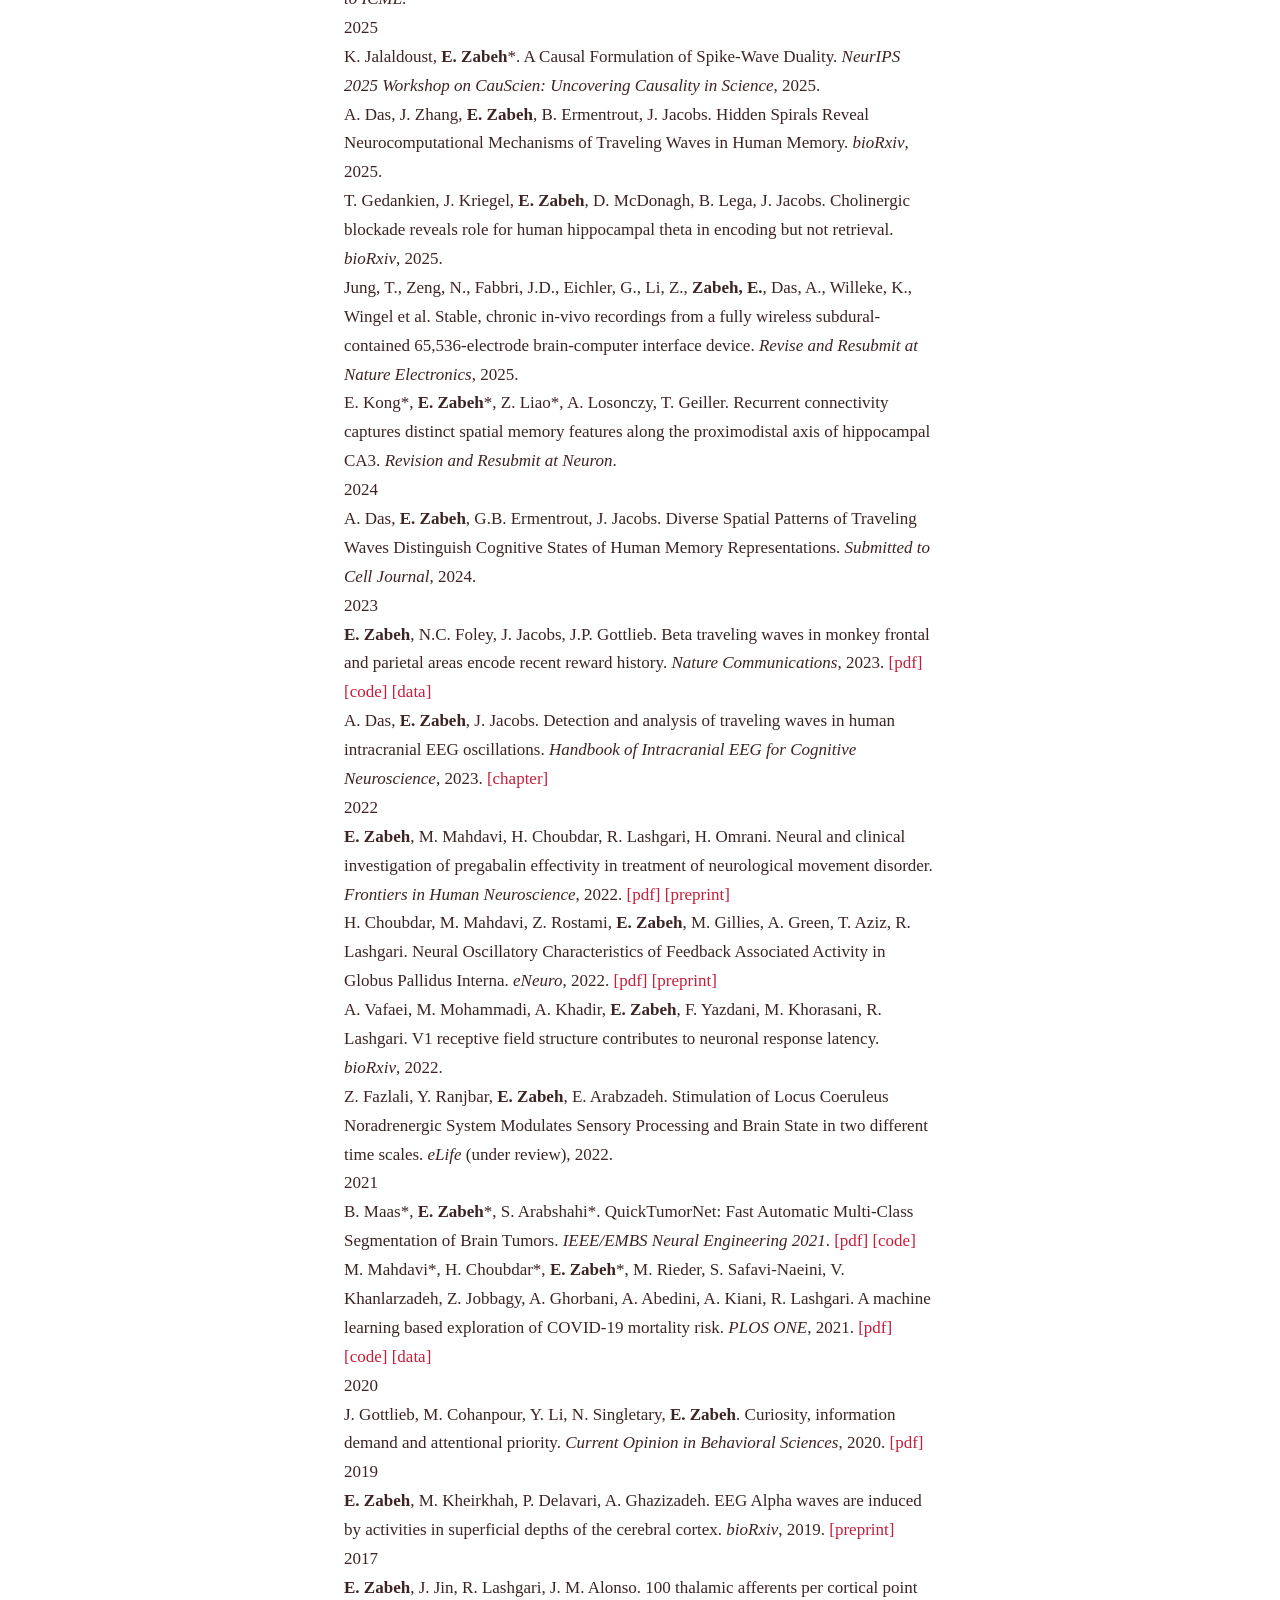
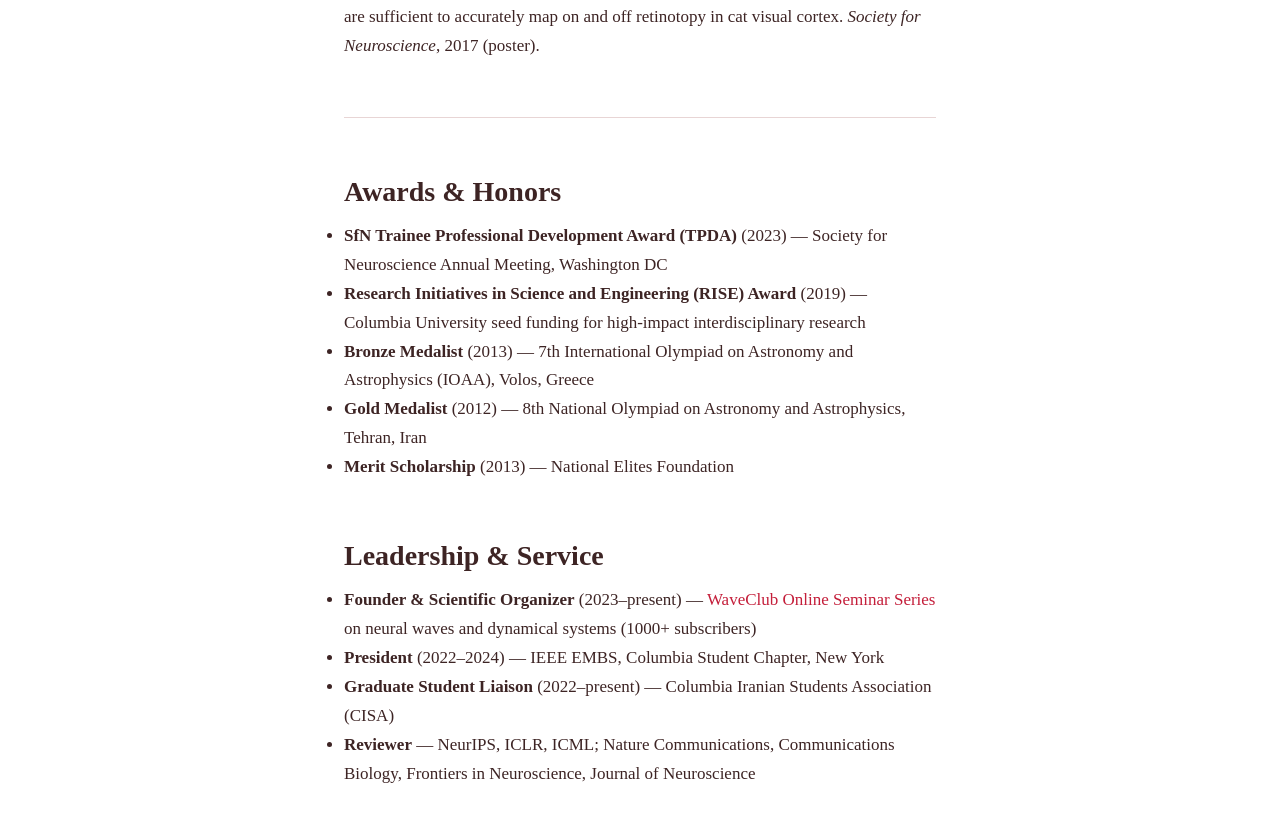
==== commit 841af4cb: "Change to incoming Postdoctoral" ====
--- a/index.html
+++ b/index.html
@@ -65,7 +65,7 @@
 <div class="intro">
   <h1 class="intro-name">Erfan Zabeh</h1>
   <p>
-    I am a Postdoctoral Research Scientist at the <a href="https://ctn.zuckermaninstitute.columbia.edu/">Center for Theoretical Neuroscience</a>, <a href="https://zuckermaninstitute.columbia.edu/">Zuckerman Mind Brain Behavior Institute</a> at <a href="https://www.columbia.edu/">Columbia University</a>, working with <a href="https://neurotheory.columbia.edu/">Larry F. Abbott</a>.
+    I'm an incoming Postdoctoral Research Scientist at the <a href="https://ctn.zuckermaninstitute.columbia.edu/">Center for Theoretical Neuroscience</a>, <a href="https://zuckermaninstitute.columbia.edu/">Zuckerman Mind Brain Behavior Institute</a> at <a href="https://www.columbia.edu/">Columbia University</a>, working with <a href="https://neurotheory.columbia.edu/">Larry F. Abbott</a>.
   </p>
   <p>
     With tens of billions of parameters, today's foundational models approach the scale of biological neural circuits—and the theoretical study of artificial and natural intelligence is converging. I use theory as a bridge between the two, interchangeably drawing insights from neuroscience and machine learning to uncover the principles that govern intelligent behavior in both biological brains and AI systems.
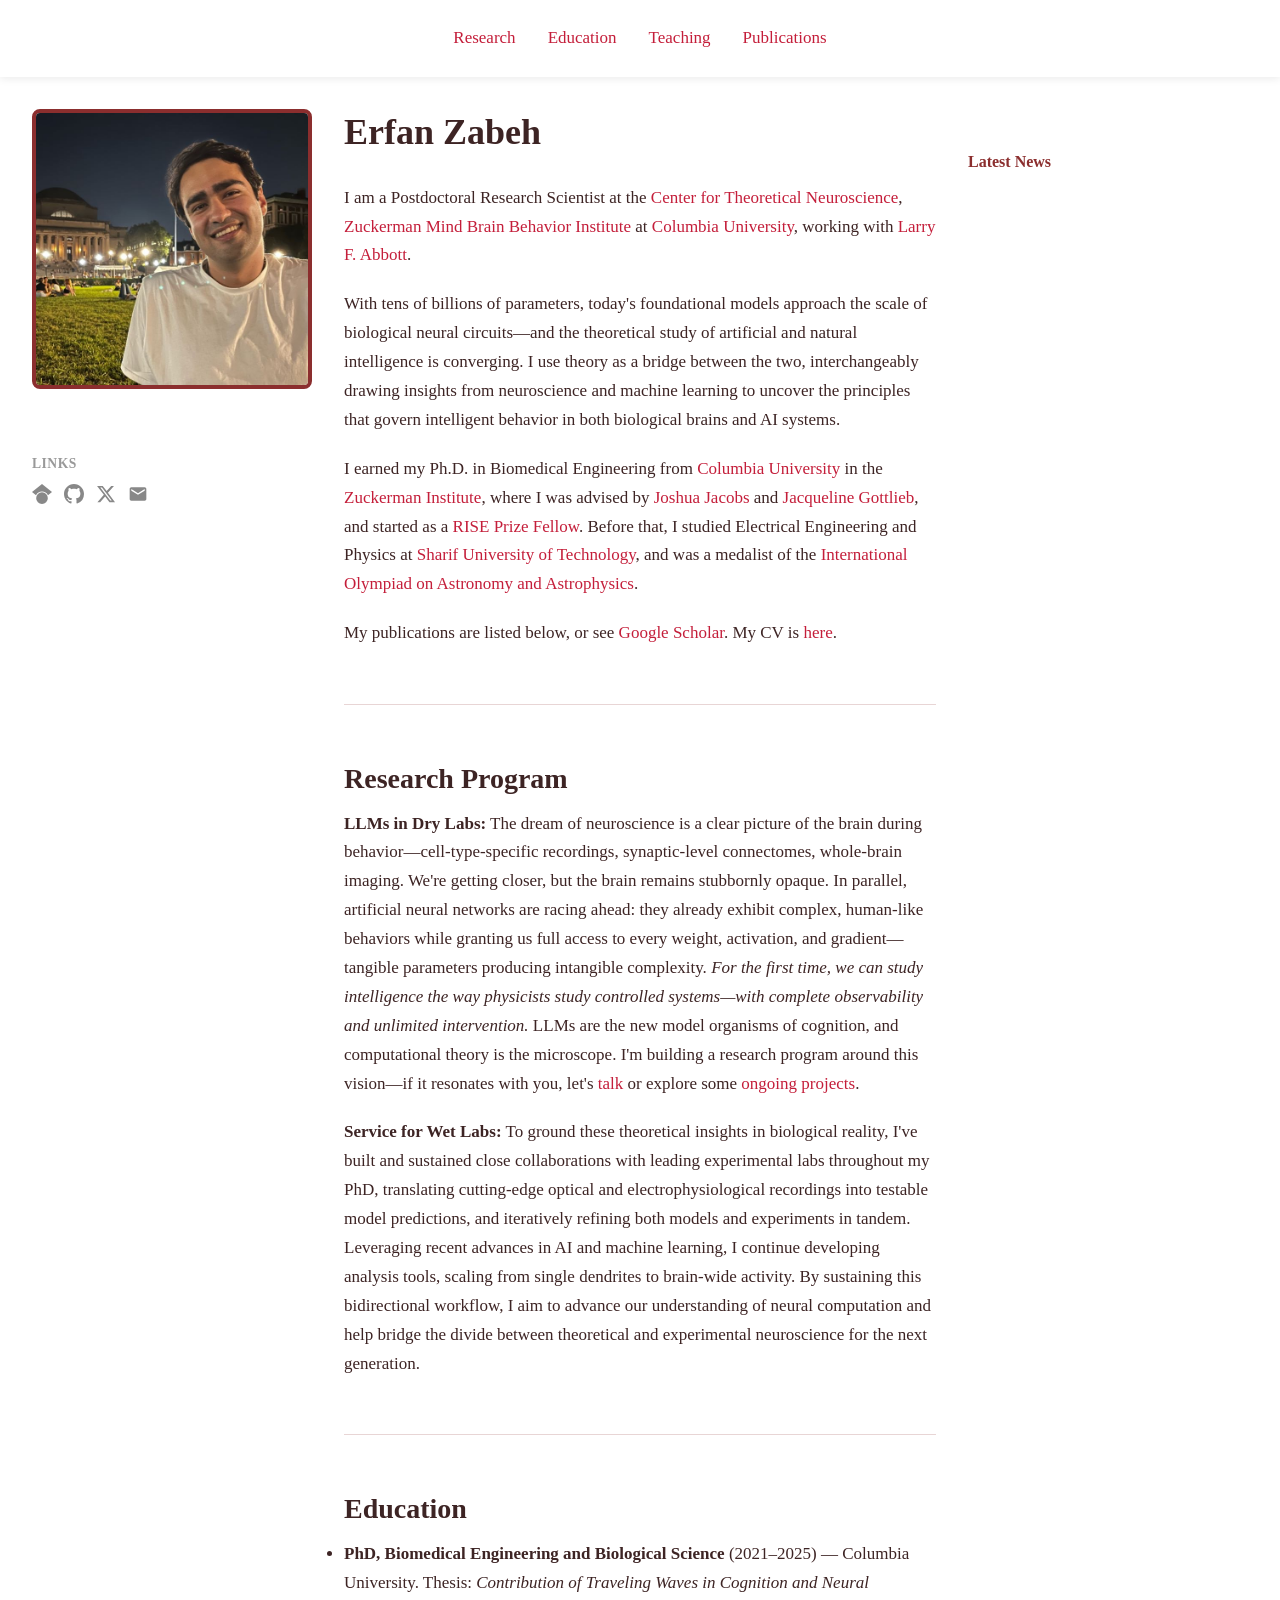
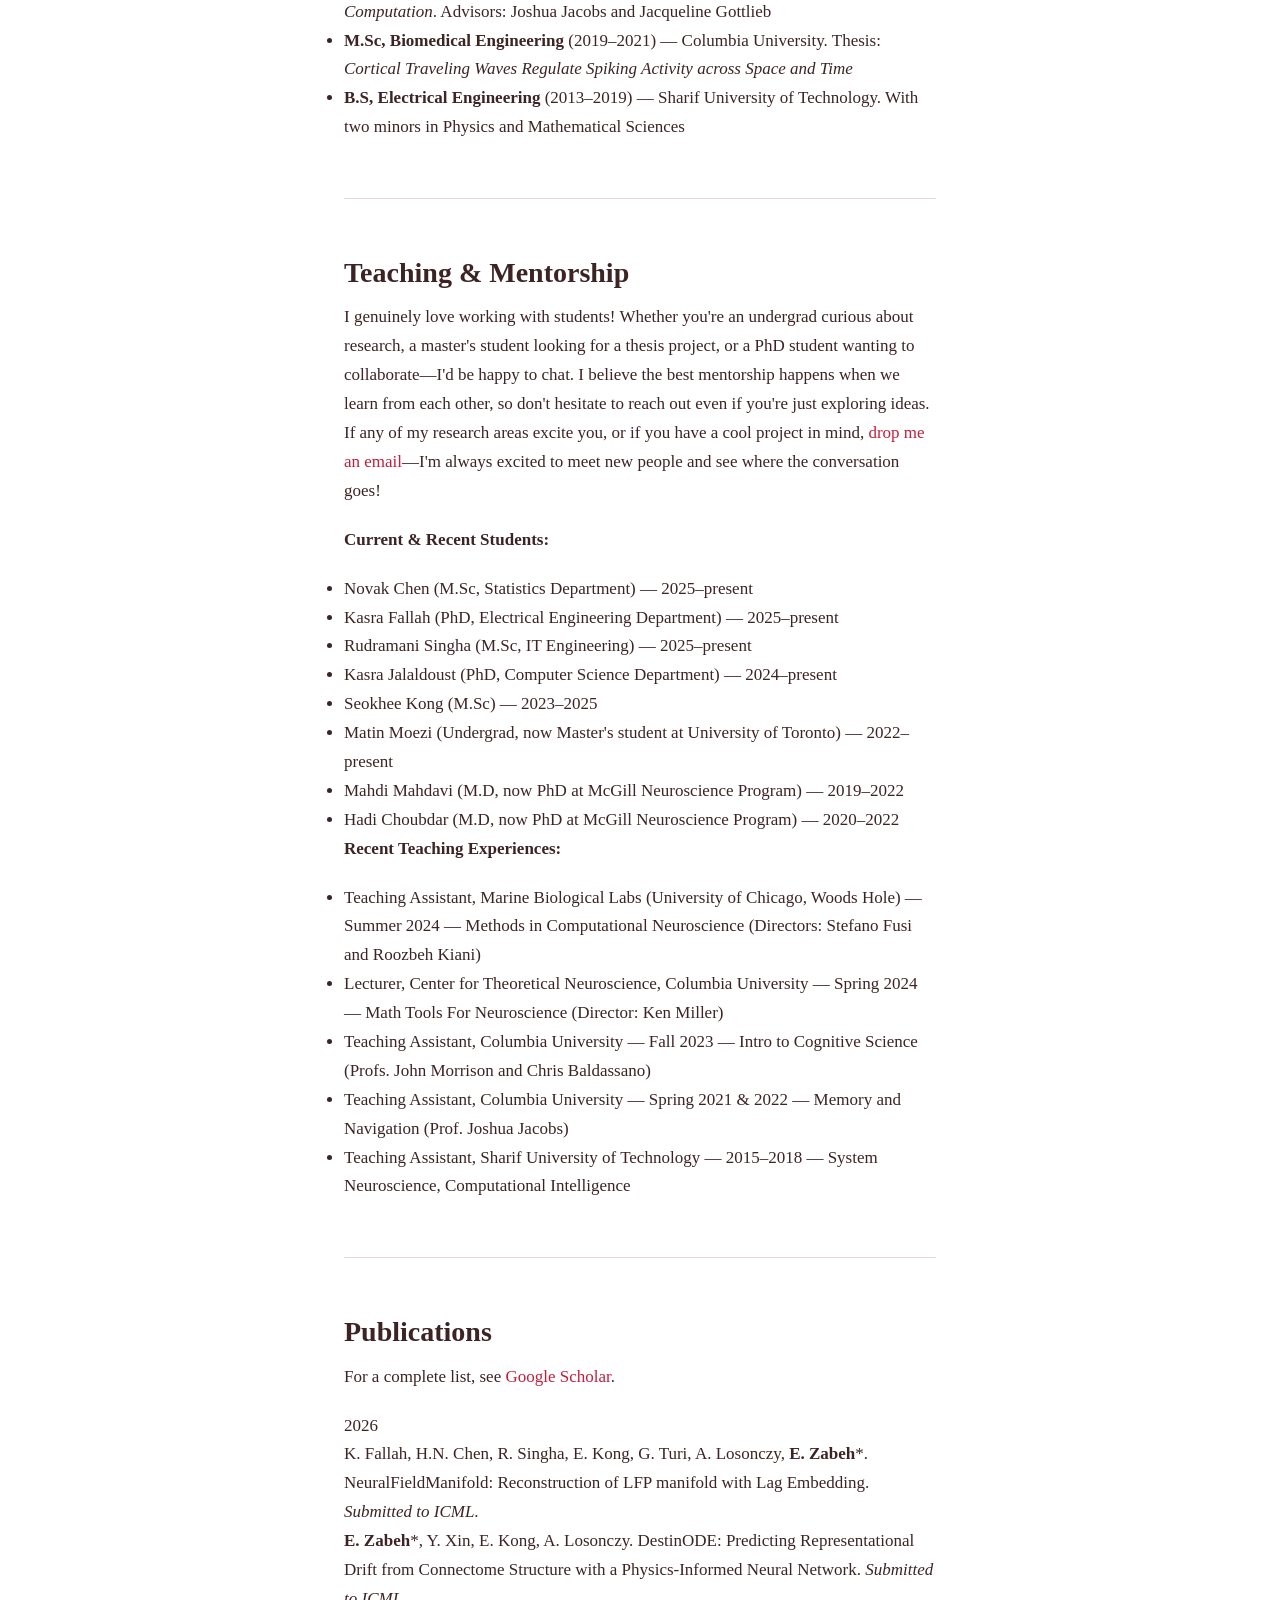
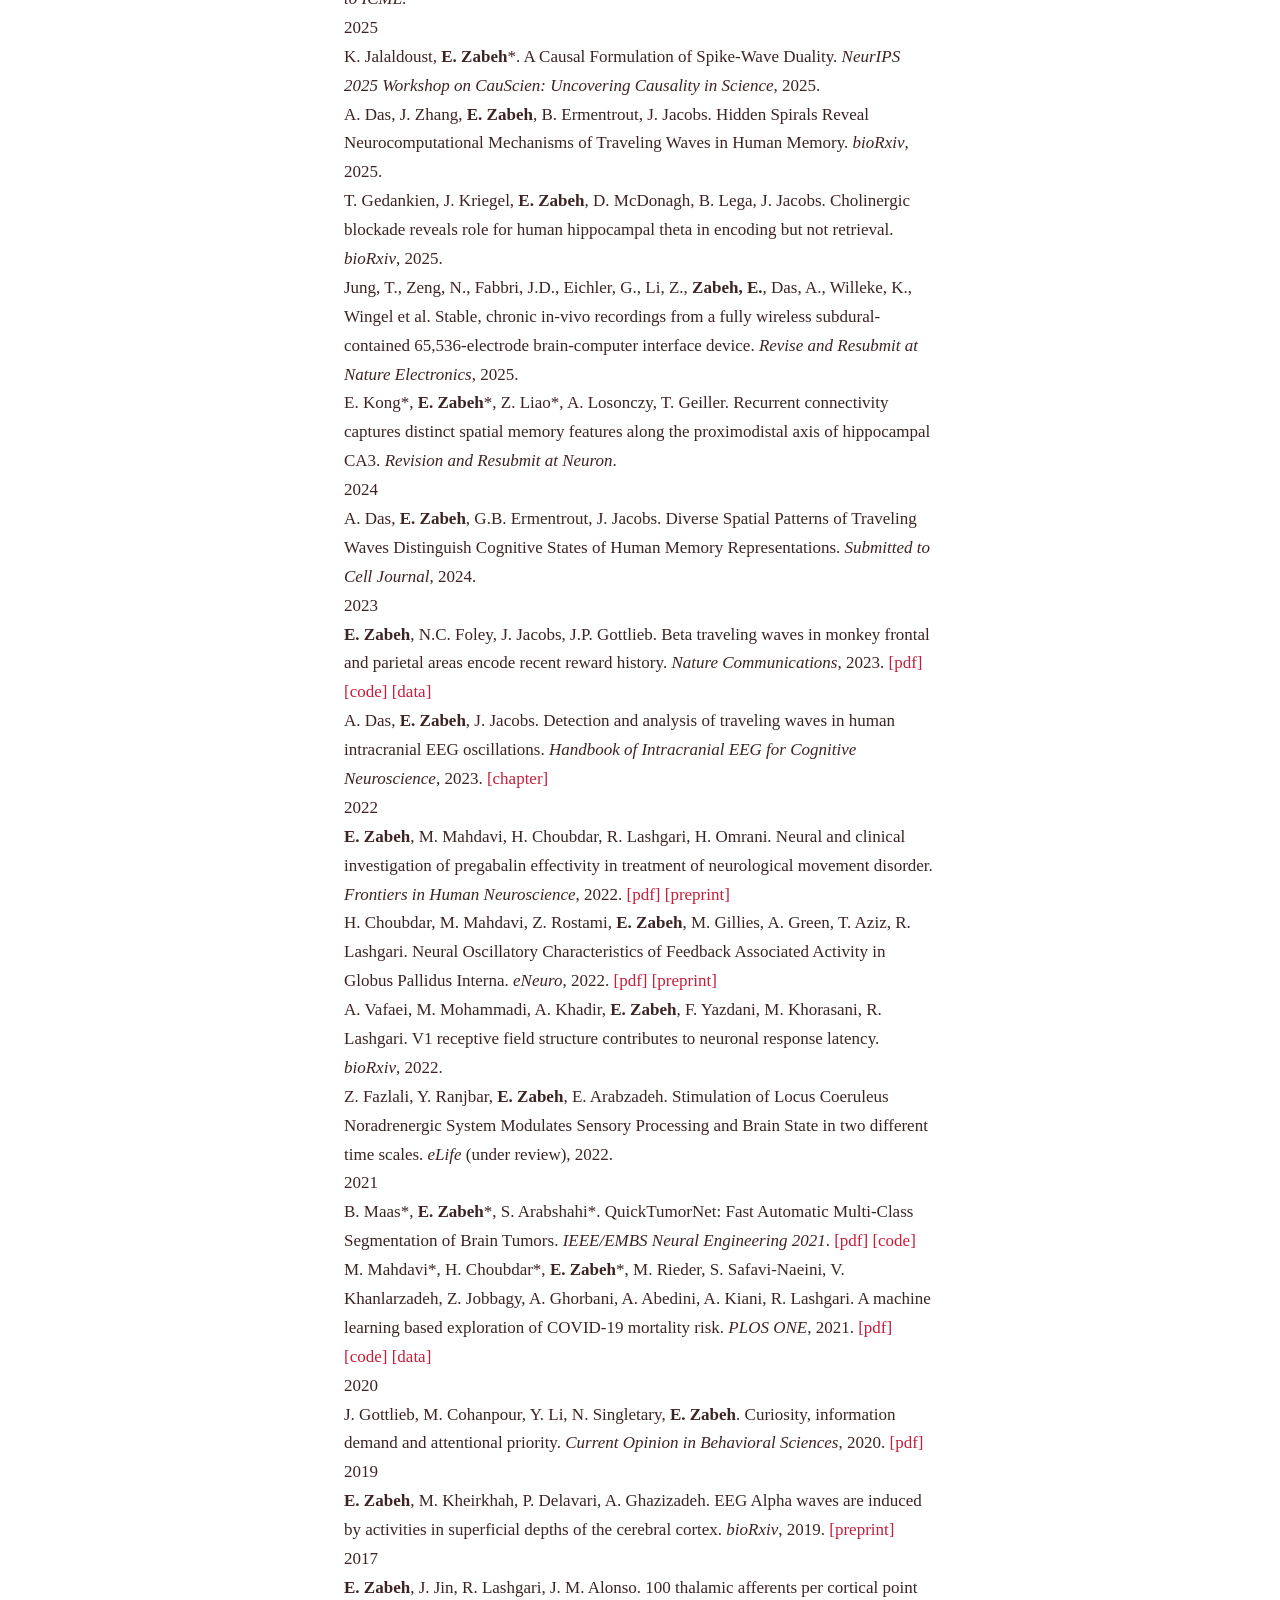
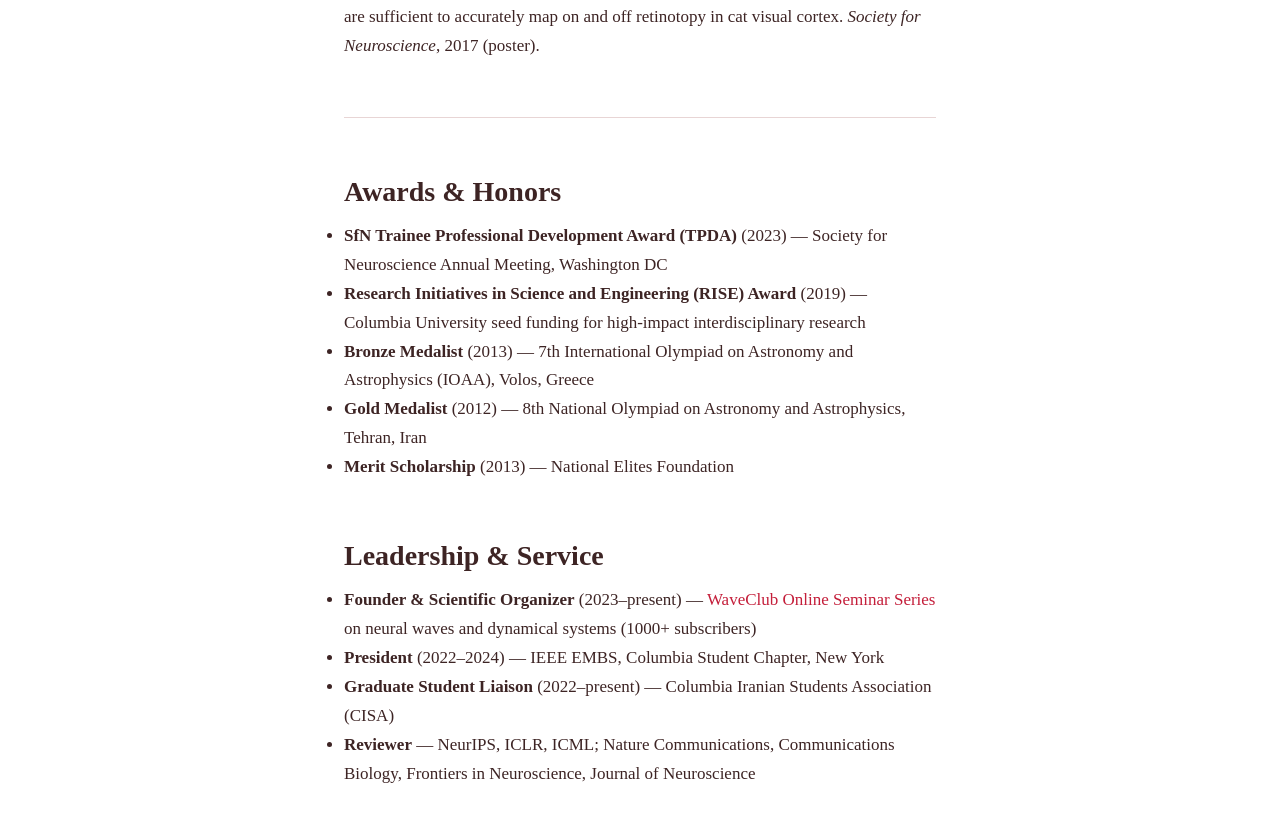
==== commit ae61d5e3: "Revert to original intro text" ====
--- a/index.html
+++ b/index.html
@@ -65,7 +65,7 @@
 <div class="intro">
   <h1 class="intro-name">Erfan Zabeh</h1>
   <p>
-    I'm an incoming Postdoctoral Research Scientist at the <a href="https://ctn.zuckermaninstitute.columbia.edu/">Center for Theoretical Neuroscience</a>, <a href="https://zuckermaninstitute.columbia.edu/">Zuckerman Mind Brain Behavior Institute</a> at <a href="https://www.columbia.edu/">Columbia University</a>, working with <a href="https://neurotheory.columbia.edu/">Larry F. Abbott</a>.
+    I am a Postdoctoral Research Scientist at the <a href="https://ctn.zuckermaninstitute.columbia.edu/">Center for Theoretical Neuroscience</a>, <a href="https://zuckermaninstitute.columbia.edu/">Zuckerman Mind Brain Behavior Institute</a> at <a href="https://www.columbia.edu/">Columbia University</a>, working with <a href="https://neurotheory.columbia.edu/">Larry F. Abbott</a>.
   </p>
   <p>
     With tens of billions of parameters, today's foundational models approach the scale of biological neural circuits—and the theoretical study of artificial and natural intelligence is converging. I use theory as a bridge between the two, interchangeably drawing insights from neuroscience and machine learning to uncover the principles that govern intelligent behavior in both biological brains and AI systems.
